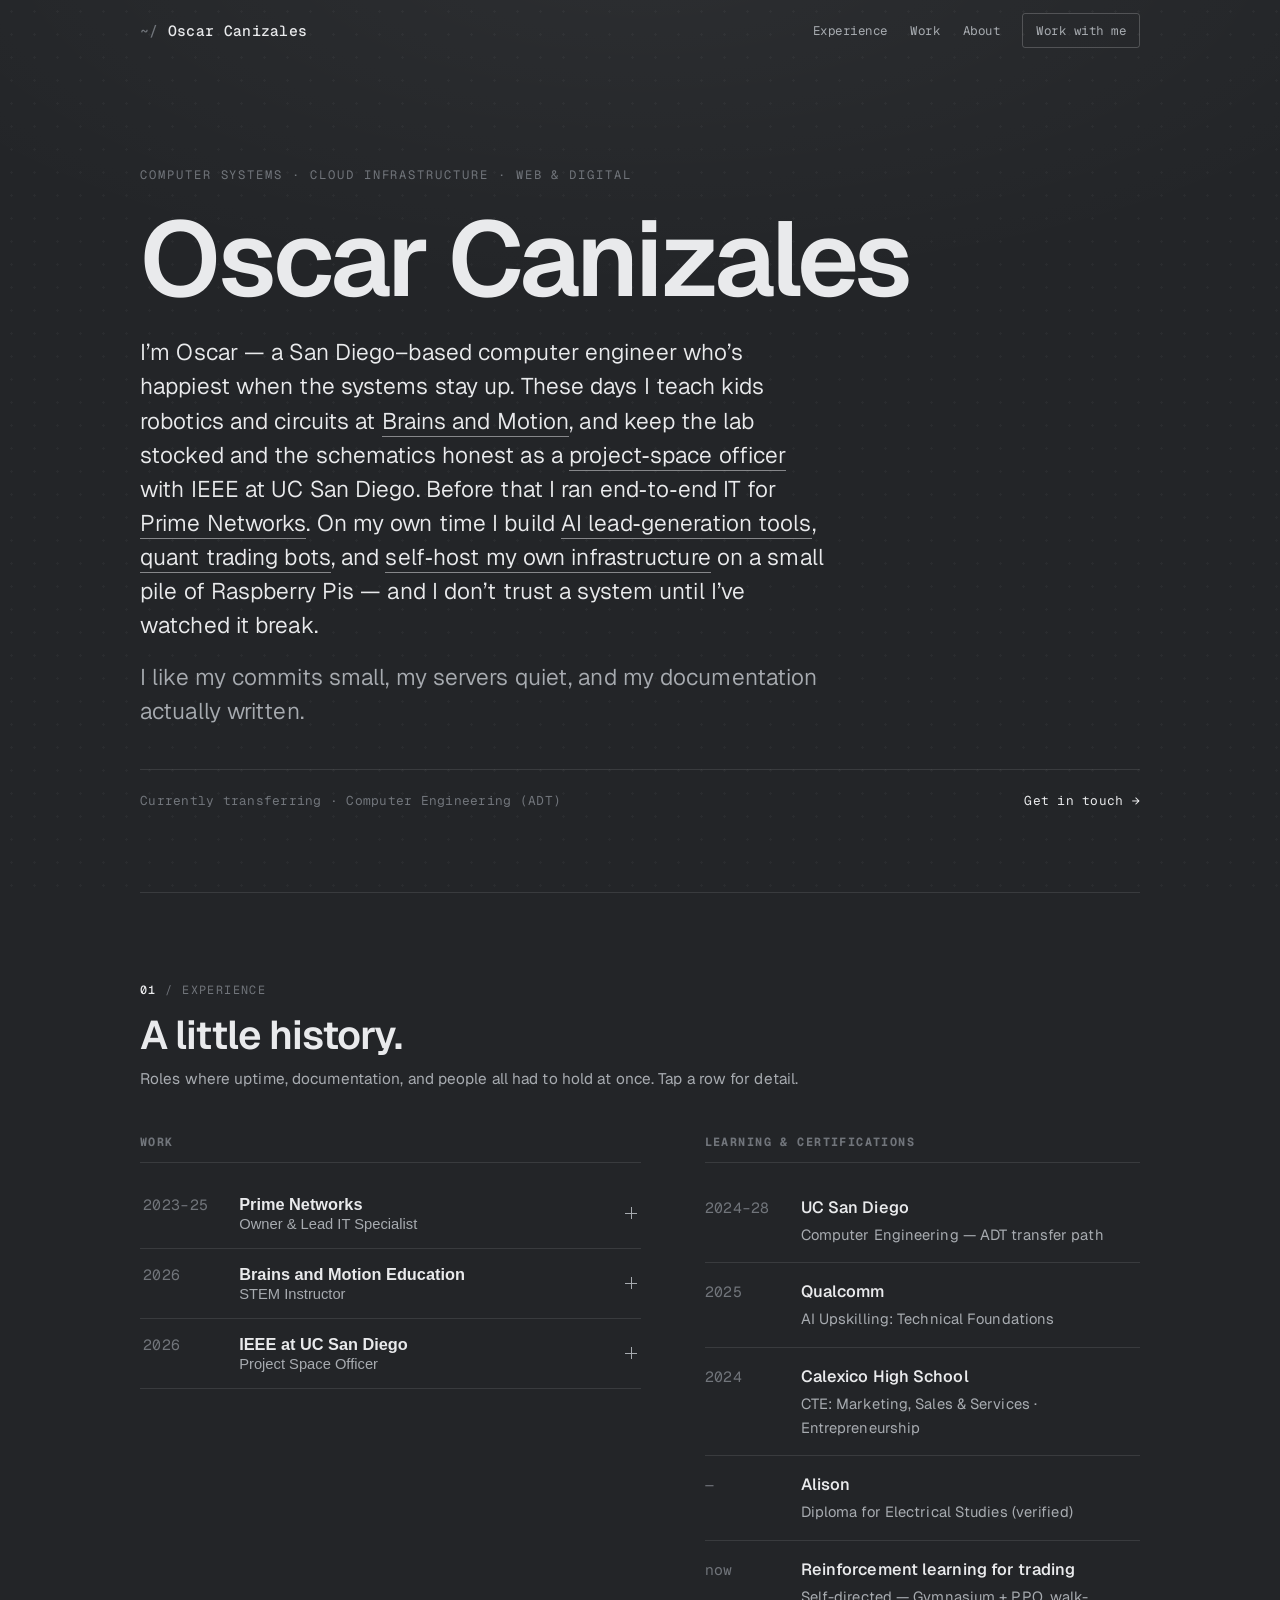
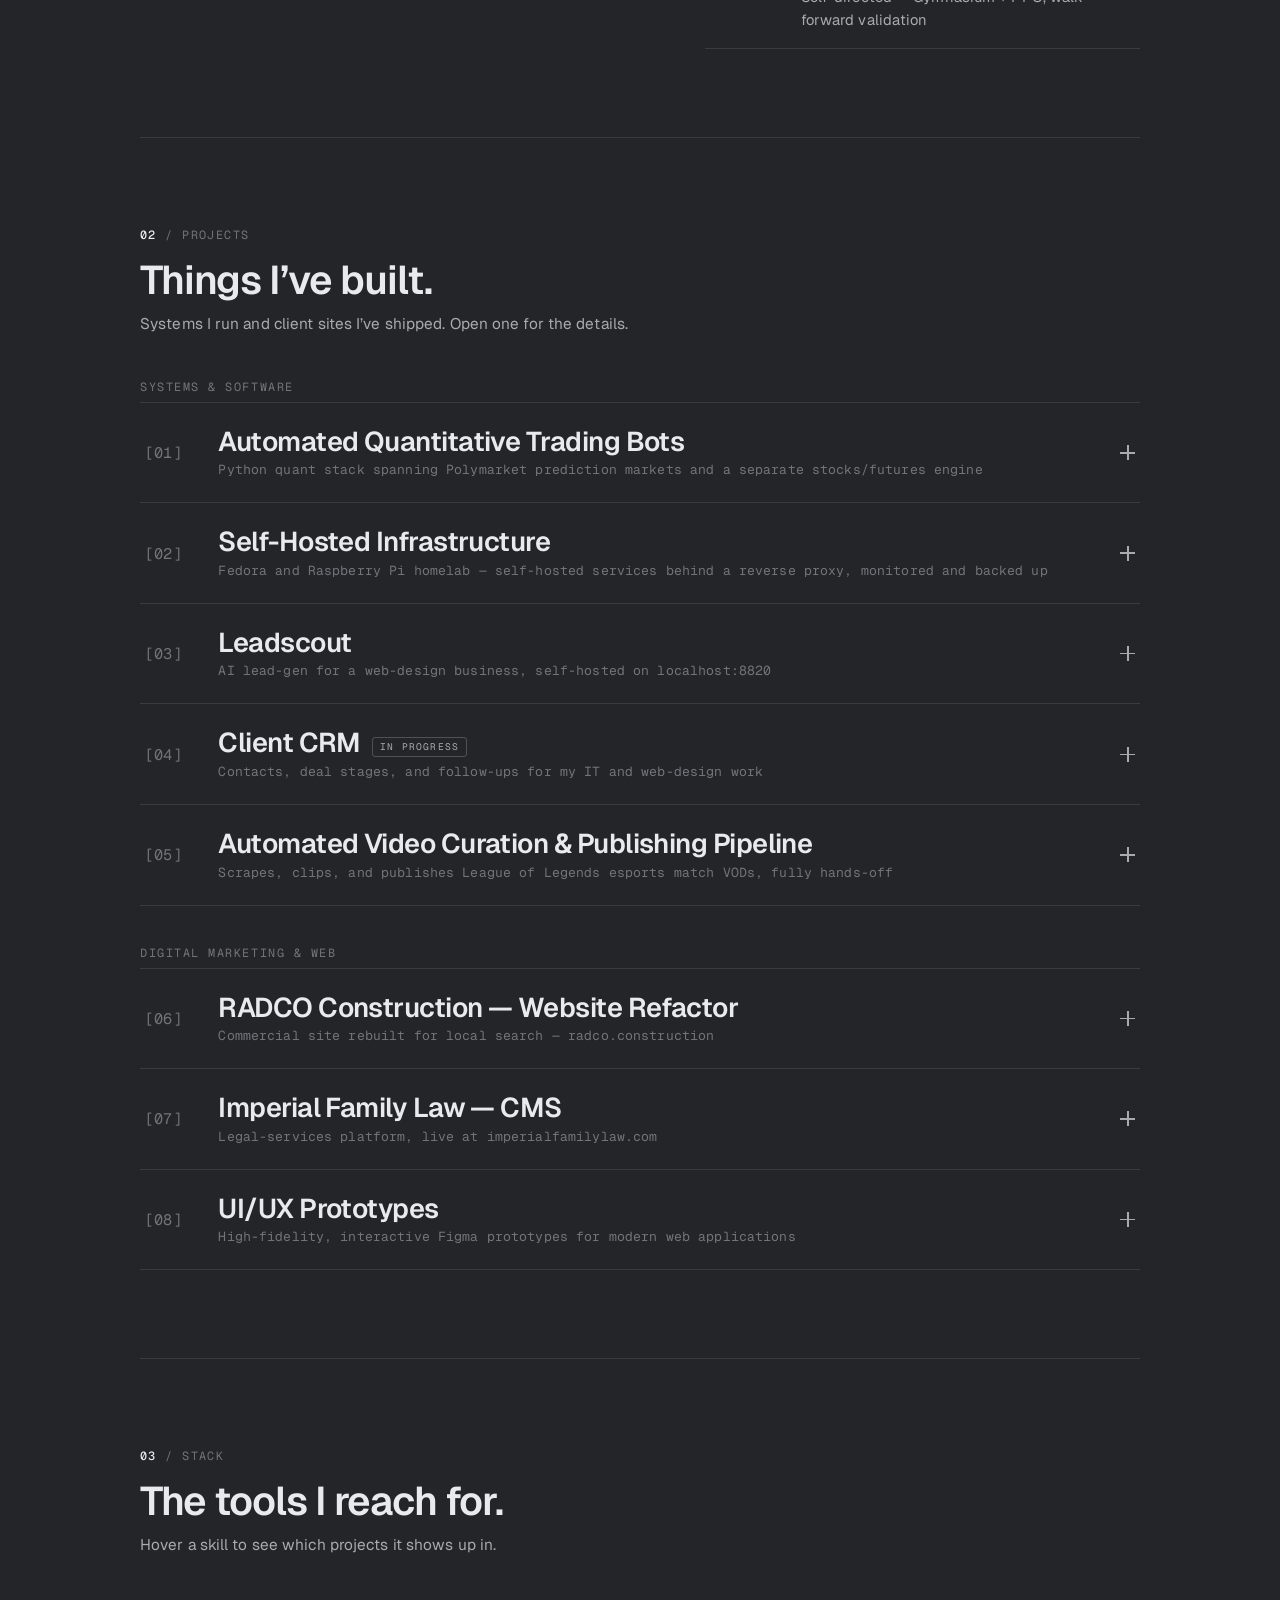
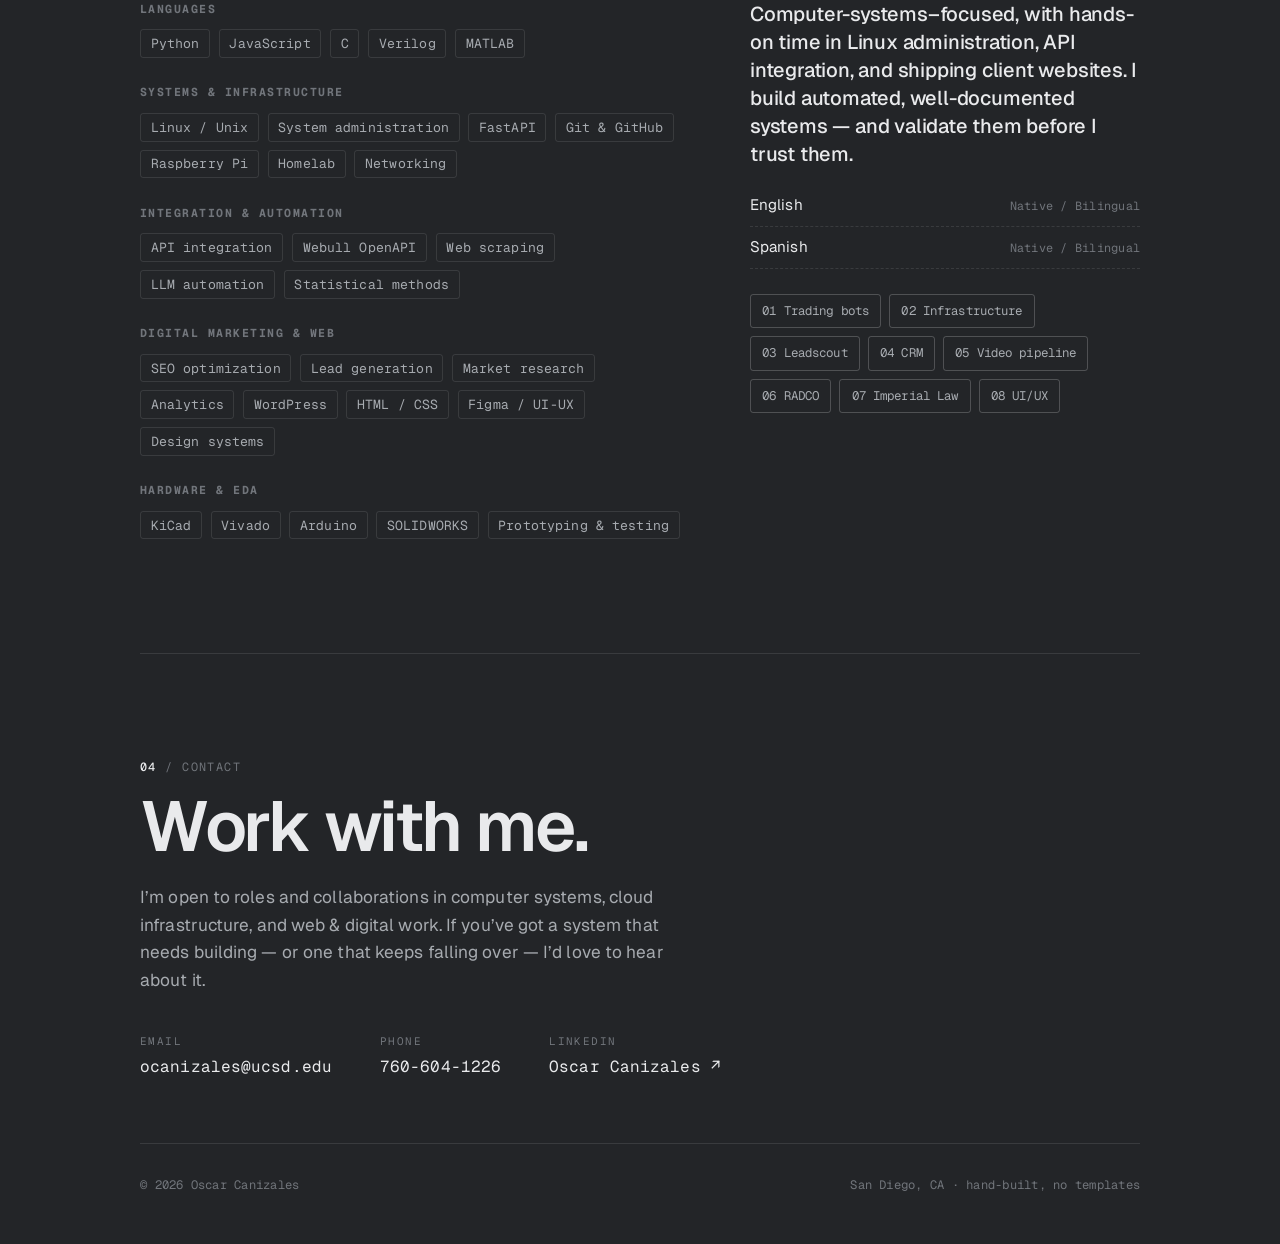
==== index.html @ 4c33692f "Initial commit Co-Authored-By: Claude Opus 4.8 <noreply@anthropic.com>" ====
<!DOCTYPE html>
<html lang="en">
<head>
<meta charset="UTF-8" />
<meta name="viewport" content="width=device-width, initial-scale=1.0" />
<meta name="description" content="Oscar Canizales — a San Diego–based computer engineer working on computer systems, cloud infrastructure, and hardware–software integration." />
<meta name="author" content="Oscar Luis Canizales" />
<title>Oscar Canizales</title>

<link rel="preconnect" href="https://fonts.googleapis.com" />
<link rel="preconnect" href="https://fonts.gstatic.com" crossorigin />
<link href="https://fonts.googleapis.com/css2?family=Geist:wght@300..600&family=Geist+Mono:wght@400;500&display=swap" rel="stylesheet" />
<link rel="stylesheet" href="assets/css/styles.css" />
<link rel="icon" href="data:image/svg+xml,<svg xmlns='http://www.w3.org/2000/svg' viewBox='0 0 100 100'><text y='.82em' font-size='84' font-family='Georgia,serif'>o</text></svg>" />

<!--
  Oscar Canizales — personal portfolio.
  Technical / spec-sheet aesthetic. Dark neutral-slate, monochrome.
  Geist (headings + prose) + Geist Mono (all metadata). Graph-paper
  dot grid, numeric indices. Hand-written HTML / CSS / vanilla JS.
-->
</head>
<body>

<!-- ============================ NAV ============================ -->
<header class="topbar" id="top">
  <div class="shell topbar__inner">
    <a class="topbar__name" href="#top">Oscar&nbsp;Canizales</a>
    <nav class="topbar__nav" aria-label="Primary">
      <a href="#experience">Experience</a>
      <a href="#work">Work</a>
      <a href="#about">About</a>
      <a class="topbar__cta" href="#contact">Work with me</a>
    </nav>
    <button class="topbar__burger" id="burger" aria-label="Menu" aria-expanded="false"><span></span><span></span></button>
  </div>
</header>

<main>

  <!-- ============================ INTRO ============================ -->
  <section class="intro shell">
    <p class="intro__eyebrow" data-reveal>Computer&nbsp;systems · cloud&nbsp;infrastructure · web&nbsp;&amp;&nbsp;digital</p>

    <h1 class="intro__name" data-reveal>Oscar Canizales</h1>

    <p class="intro__body" data-reveal>
      I&#8217;m Oscar &#8212; a San&nbsp;Diego&#8211;based computer engineer who&#8217;s happiest when the
      systems stay up. These days I teach kids robotics and circuits at
      <a href="#work" class="ln">Brains&nbsp;and&nbsp;Motion</a>, and keep the lab stocked and the
      schematics honest as a <a href="#work" class="ln">project&#8209;space officer</a> with IEEE at
      UC&nbsp;San&nbsp;Diego. Before that I ran end&#8209;to&#8209;end IT for
      <a href="#work" class="ln">Prime&nbsp;Networks</a>. On my own time I build
      <a href="#proj-3" class="ln">AI lead&#8209;generation tools</a>,
      <a href="#proj-1" class="ln">quant trading bots</a>, and
      <a href="#proj-2" class="ln">self&#8209;host my own infrastructure</a> on a small pile of
      Raspberry&nbsp;Pis &#8212; and I don&#8217;t trust a system until I&#8217;ve watched it break.
      <span class="intro__aside">I like my commits small, my servers quiet, and my documentation actually written.</span>
    </p>

    <div class="intro__meta" data-reveal>
      <span>Currently transferring &#183; Computer&nbsp;Engineering (ADT)</span>
      <a href="#contact" class="intro__link">Get in touch <span aria-hidden="true">&#8594;</span></a>
    </div>
  </section>

  <!-- ============================ EXPERIENCE (year lists) ============================ -->
  <section class="section shell" id="experience" data-reveal>
    <div class="section__head">
      <p class="section__kick"><b>01</b> / EXPERIENCE</p>
      <h2 class="section__title">A little history.</h2>
      <p class="section__note">Roles where uptime, documentation, and people all had to hold at once. Tap a row for detail.</p>
    </div>

    <div class="tracks">
      <!-- Work track -->
      <div class="track" id="work">
        <h3 class="track__label">Work</h3>
        <ul class="ylist">

          <li class="yrow" data-exp>
            <button class="yrow__btn" aria-expanded="false" aria-controls="exp-1">
              <span class="yrow__year">2023&#8211;25</span>
              <span class="yrow__what"><b>Prime Networks</b><span class="yrow__role">Owner &amp; Lead IT Specialist</span></span>
              <span class="yrow__plus" aria-hidden="true"></span>
            </button>
            <div class="yrow__detail" id="exp-1" role="region">
              <div class="yrow__detailinner">
                <ul>
                  <li>Ran end-to-end technical operations, balancing client relationships with day-to-day system administration.</li>
                  <li>Isolated hardware and network faults through systematic diagnostics, performing critical repairs to hold system uptime.</li>
                  <li>Authored authoritative documentation of procedures and configurations for multi-user operations.</li>
                  <li>Marketed IT services and secured contracts for hardware and network diagnostics.</li>
                </ul>
              </div>
            </div>
          </li>

          <li class="yrow" data-exp>
            <button class="yrow__btn" aria-expanded="false" aria-controls="exp-2">
              <span class="yrow__year">2026</span>
              <span class="yrow__what"><b>Brains and Motion Education</b><span class="yrow__role">STEM Instructor</span></span>
              <span class="yrow__plus" aria-hidden="true"></span>
            </button>
            <div class="yrow__detail" id="exp-2" role="region">
              <div class="yrow__detailinner">
                <ul>
                  <li>Instruct students in robotics and electrical principles, translating complex ideas into practical lessons.</li>
                  <li>Guide hardware-prototyping workshops and mentor students through circuit troubleshooting.</li>
                  <li>Manage laboratory inventory and logistics for engineering project materials.</li>
                </ul>
              </div>
            </div>
          </li>

          <li class="yrow" data-exp>
            <button class="yrow__btn" aria-expanded="false" aria-controls="exp-3">
              <span class="yrow__year">2026</span>
              <span class="yrow__what"><b>IEEE at UC San Diego</b><span class="yrow__role">Project Space Officer</span></span>
              <span class="yrow__plus" aria-hidden="true"></span>
            </button>
            <div class="yrow__detail" id="exp-3" role="region">
              <div class="yrow__detailinner">
                <ul>
                  <li>Oversee laboratory project-space infrastructure, maintaining component inventories and equipment availability for student projects.</li>
                  <li>Provide technical guidance to peer engineers &#8212; schematic debugging and component selection.</li>
                </ul>
              </div>
            </div>
          </li>

        </ul>
      </div>

      <!-- Learning track -->
      <div class="track">
        <h3 class="track__label">Learning &amp; certifications</h3>
        <ul class="ylist ylist--plain">
          <li class="yrow yrow--static">
            <span class="yrow__year">2024&#8211;28</span>
            <span class="yrow__what"><b>UC San Diego</b><span class="yrow__role">Computer Engineering &#8212; ADT transfer path</span></span>
          </li>
          <li class="yrow yrow--static">
            <span class="yrow__year">2025</span>
            <span class="yrow__what"><b>Qualcomm</b><span class="yrow__role">AI Upskilling: Technical Foundations</span></span>
          </li>
          <li class="yrow yrow--static">
            <span class="yrow__year">2024</span>
            <span class="yrow__what"><b>Calexico High School</b><span class="yrow__role">CTE: Marketing, Sales &amp; Services &#183; Entrepreneurship</span></span>
          </li>
          <li class="yrow yrow--static">
            <span class="yrow__year">&#8212;</span>
            <span class="yrow__what"><b>Alison</b><span class="yrow__role">Diploma for Electrical Studies (verified)</span></span>
          </li>
          <li class="yrow yrow--static">
            <span class="yrow__year">now</span>
            <span class="yrow__what"><b>Reinforcement learning for trading</b><span class="yrow__role">Self-directed &#8212; Gymnasium + PPO, walk-forward validation</span></span>
          </li>
        </ul>
      </div>
    </div>
  </section>

  <!-- ============================ PROJECTS ============================ -->
  <section class="section shell" id="projects" data-reveal>
    <div class="section__head">
      <p class="section__kick"><b>02</b> / PROJECTS</p>
      <h2 class="section__title">Things I&#8217;ve built.</h2>
      <p class="section__note">Systems I run and client sites I&#8217;ve shipped. Open one for the details.</p>
    </div>

    <div class="pgroup">
      <p class="pgroup__label">Systems &amp; software</p>
      <ul class="projects">

        <!-- 01 -->
        <li class="project" id="proj-1" data-project="1">
          <button class="project__head" aria-expanded="false" aria-controls="proj-1-detail">
            <span class="project__no">01</span>
            <span class="project__titles">
              <span class="project__titlerow"><span class="project__title">Automated Quantitative Trading Bots</span></span>
              <span class="project__tag">Python quant stack spanning Polymarket prediction markets and a separate stocks/futures engine</span>
            </span>
            <span class="project__plus" aria-hidden="true"></span>
          </button>
          <div class="project__detail" id="proj-1-detail" role="region" aria-label="Automated Quantitative Trading Bots">
            <div class="project__grid">
              <div class="project__prose">
                <h4>Problem</h4>
                <p>Fast prediction markets and futures punish slow, emotion-driven decisions. I wanted execution that was systematic and backtested, with every strategy proven out before it saw real capital.</p>
                <h4>Approach</h4>
                <p>Built two engines in Python: one trading Polymarket BTC up/down markets with a statistical-arbitrage layer, the other running stocks and futures through the Webull OpenAPI on Lucid/Rithmic data feeds. Both share whale-tracking, live dashboards, and a walk-forward backtester plus optimizer that validates a strategy before any capital is committed.</p>
                <h4>Results</h4>
                <ul>
                  <li>Best validated momentum combo returned <b>+0.72R</b> per trade with a <b>2.55 profit factor</b> in walk-forward testing.</li>
                  <li>An 8-year walk-forward flagged the statistical-arbitrage strategies as non-robust, so they were kept to <b>paper trading only</b>.</li>
                  <li>Two independent engines run off one shared validation and dashboard layer, so no strategy goes live unvalidated.</li>
                </ul>
              </div>
              <div class="project__aside">
                <div class="ph" role="img" aria-label="Placeholder: strategy to walk-forward validation to live execution"><span>Placeholder — Strategy → walk-forward validation → live execution</span></div>
                <p class="project__stack">Python · Polymarket API · Webull OpenAPI · Statistical arbitrage · Backtesting</p>
              </div>
            </div>
          </div>
        </li>

        <!-- 02 -->
        <li class="project" id="proj-2" data-project="2">
          <button class="project__head" aria-expanded="false" aria-controls="proj-2-detail">
            <span class="project__no">02</span>
            <span class="project__titles">
              <span class="project__titlerow"><span class="project__title">Self-Hosted Infrastructure</span></span>
              <span class="project__tag">Fedora and Raspberry Pi homelab — self-hosted services behind a reverse proxy, monitored and backed up</span>
            </span>
            <span class="project__plus" aria-hidden="true"></span>
          </button>
          <div class="project__detail" id="proj-2-detail" role="region" aria-label="Self-Hosted Infrastructure">
            <div class="project__grid">
              <div class="project__prose">
                <h4>Problem</h4>
                <p>I wanted always-on private services that I fully owned, and a real environment to learn cloud fundamentals rather than a sandbox that resets when I close it.</p>
                <h4>Approach</h4>
                <p>Built a homelab on Fedora Linux with Raspberry Pi nodes, running self-hosted services behind a reverse proxy. Added monitoring and automated backups, and treated the whole setup as documented, reproducible infrastructure.</p>
                <h4>Results</h4>
                <ul>
                  <li>Always-on private services with end-to-end system-administration ownership.</li>
                  <li>A live sandbox for cloud fundamentals — networking, uptime, and diagnostics under real load.</li>
                </ul>
              </div>
              <div class="project__aside">
                <div class="ph" role="img" aria-label="Placeholder: homelab topology"><span>Placeholder — Homelab topology</span></div>
                <p class="project__stack">Fedora Linux · Raspberry Pi · System administration · Networking · Bash</p>
              </div>
            </div>
          </div>
        </li>

        <!-- 03 -->
        <li class="project" id="proj-3" data-project="3">
          <button class="project__head" aria-expanded="false" aria-controls="proj-3-detail">
            <span class="project__no">03</span>
            <span class="project__titles">
              <span class="project__titlerow"><span class="project__title">Leadscout</span></span>
              <span class="project__tag">AI lead-gen for a web-design business, self-hosted on localhost:8820</span>
            </span>
            <span class="project__plus" aria-hidden="true"></span>
          </button>
          <div class="project__detail" id="proj-3-detail" role="region" aria-label="Leadscout">
            <div class="project__grid">
              <div class="project__prose">
                <h4>Problem</h4>
                <p>Selling web design means finding the businesses that don't have a website yet, which are exactly the prospects that are hardest to surface by hand. I wanted a tool that pulled them automatically and told me which ones were actually worth contacting.</p>
                <h4>Approach</h4>
                <p>Built a FastAPI and SQLite service with a vanilla-JavaScript dashboard that pulls candidate businesses from Google Places, OpenStreetMap, and Reddit. An LLM (Claude) identifies and qualifies the ones with no website and streamlines the outreach step. Runs locally on port 8820.</p>
                <h4>Results</h4>
                <ul>
                  <li>Merges three independent sources (Google Places, OpenStreetMap, Reddit) into one qualified lead list.</li>
                  <li>Uses Claude to flag no-website prospects and prep outreach, so I contact only real leads.</li>
                  <li>Productized version of my earlier AI-powered lead-generation system.</li>
                </ul>
              </div>
              <div class="project__aside">
                <div class="ph" role="img" aria-label="Placeholder: sources to LLM qualify to dashboard"><span>Placeholder — Sources → LLM qualify → dashboard</span></div>
                <p class="project__stack">Python · FastAPI · SQLite · JavaScript · Google Places API · Claude/LLM</p>
              </div>
            </div>
          </div>
        </li>

        <!-- 04 -->
        <li class="project" id="proj-4" data-project="4">
          <button class="project__head" aria-expanded="false" aria-controls="proj-4-detail">
            <span class="project__no">04</span>
            <span class="project__titles">
              <span class="project__titlerow"><span class="project__title">Client CRM</span><span class="status">In progress</span></span>
              <span class="project__tag">Contacts, deal stages, and follow-ups for my IT and web-design work</span>
            </span>
            <span class="project__plus" aria-hidden="true"></span>
          </button>
          <div class="project__detail" id="proj-4-detail" role="region" aria-label="Client CRM">
            <div class="project__grid">
              <div class="project__prose">
                <h4>Problem</h4>
                <p>My IT and web-design clients live scattered across email threads, notes, and the Leadscout lead pipeline, with no single place to track who needs a follow-up. I wanted one system for contacts, deal stages, and reminders that the Leadscout lead flow could feed into directly.</p>
                <h4>Approach</h4>
                <p>A self-built CRM on the same stack I use across these projects: a FastAPI backend over a SQL datastore, with a lightweight JavaScript frontend. The core model is contacts, deal stages, notes, and reminders, so a lead can move from first contact to closed work in one place. Leadscout is meant to write new leads straight in, rather than dumping them somewhere I have to re-key by hand.</p>
                <h4>Goals</h4>
                <ul>
                  <li>Will give the Leadscout lead flow a home, turning raw leads into tracked contacts and deal stages.</li>
                  <li>Aims to centralize follow-ups, notes, and reminders so client work stops slipping between tools.</li>
                  <li>Will run self-hosted on the same Python / FastAPI / SQL stack as the rest of the portfolio.</li>
                </ul>
              </div>
              <div class="project__aside">
                <div class="ph" role="img" aria-label="Placeholder: leads to contacts to deals to follow-ups"><span>Placeholder — Leads → contacts → deals → follow-ups</span></div>
                <p class="project__stack">Python · FastAPI · SQL · JavaScript</p>
              </div>
            </div>
          </div>
        </li>

        <!-- 05 -->
        <li class="project" id="proj-5" data-project="5">
          <button class="project__head" aria-expanded="false" aria-controls="proj-5-detail">
            <span class="project__no">05</span>
            <span class="project__titles">
              <span class="project__titlerow"><span class="project__title">Automated Video Curation &amp; Publishing Pipeline</span></span>
              <span class="project__tag">Scrapes, clips, and publishes League of Legends esports match VODs, fully hands-off</span>
            </span>
            <span class="project__plus" aria-hidden="true"></span>
          </button>
          <div class="project__detail" id="proj-5-detail" role="region" aria-label="Automated Video Curation and Publishing Pipeline">
            <div class="project__grid">
              <div class="project__prose">
                <h4>Problem</h4>
                <p>Curating League of Legends match footage by hand meant scraping sources, watching VODs, and cutting clips before anything could be published. I wanted the whole path from raw match data to publish-ready video to run without me in the loop.</p>
                <h4>Approach</h4>
                <p>Built a Python pipeline that scrapes match VODs, filters and curates them against selection rules, then cuts and processes the clips with ffmpeg. API integration ties the scraping and publishing stages together, and a repeatable publishing workflow deploys the finished video.</p>
                <h4>Results</h4>
                <ul>
                  <li>Fully hands-off: raw match data in, publish-ready video out, with no manual editing between stages.</li>
                  <li>Repeatable publishing workflow makes every run reproducible.</li>
                  <li>ffmpeg-based clip processing standardizes output for direct publishing.</li>
                </ul>
              </div>
              <div class="project__aside">
                <div class="ph" role="img" aria-label="Placeholder: scrape curate clip publish"><span>Placeholder — Scrape → curate → clip → publish</span></div>
                <p class="project__stack">Python · ffmpeg · Web scraping · Automation · API integration</p>
              </div>
            </div>
          </div>
        </li>

      </ul>
    </div>

    <div class="pgroup">
      <p class="pgroup__label">Digital marketing &amp; web</p>
      <ul class="projects">

        <!-- 06 -->
        <li class="project" id="proj-6" data-project="6">
          <button class="project__head" aria-expanded="false" aria-controls="proj-6-detail">
            <span class="project__no">06</span>
            <span class="project__titles">
              <span class="project__titlerow"><span class="project__title">RADCO Construction — Website Refactor</span></span>
              <span class="project__tag">Commercial site rebuilt for local search — radco.construction</span>
            </span>
            <span class="project__plus" aria-hidden="true"></span>
          </button>
          <div class="project__detail" id="proj-6-detail" role="region" aria-label="RADCO Construction Website Refactor">
            <div class="project__grid">
              <div class="project__prose">
                <h4>Problem</h4>
                <p>RADCO Construction needed a commercial site that surfaced in local search instead of sitting invisible. I wanted the rebuild to earn organic traffic on its own rather than lean on paid placement.</p>
                <h4>Approach</h4>
                <p>Designed and deployed the site on WordPress with hand-tuned HTML/CSS, then reworked the site architecture and metadata around current SEO best practices. Wired in analytics to see what search actually rewarded.</p>
                <h4>Results</h4>
                <ul>
                  <li>Improved local search visibility through a cleaner site architecture and complete metadata.</li>
                  <li>Structured the site to drive organic traffic rather than paid placement.</li>
                  <li>Analytics in place to track search performance over time.</li>
                </ul>
              </div>
              <div class="project__aside">
                <div class="ph" role="img" aria-label="Placeholder: local search and site architecture"><span>Placeholder — Local search + site architecture</span></div>
                <p class="project__stack">WordPress · HTML/CSS · SEO · Site architecture · Analytics</p>
                <p class="project__urls"><a href="https://radco.construction" target="_blank" rel="noopener">radco.construction ↗</a></p>
              </div>
            </div>
          </div>
        </li>

        <!-- 07 -->
        <li class="project" id="proj-7" data-project="7">
          <button class="project__head" aria-expanded="false" aria-controls="proj-7-detail">
            <span class="project__no">07</span>
            <span class="project__titles">
              <span class="project__titlerow"><span class="project__title">Imperial Family Law — CMS</span></span>
              <span class="project__tag">Legal-services platform, live at imperialfamilylaw.com</span>
            </span>
            <span class="project__plus" aria-hidden="true"></span>
          </button>
          <div class="project__detail" id="proj-7-detail" role="region" aria-label="Imperial Family Law CMS">
            <div class="project__grid">
              <div class="project__prose">
                <h4>Problem</h4>
                <p>A family law practice needs its site to turn search traffic into consultations. I wanted pages that loaded fast, guided prospective clients to the right place, and captured inquiries without friction.</p>
                <h4>Approach</h4>
                <p>Developed and maintained the practice's platform on WordPress at imperialfamilylaw.com, structuring navigation around the services prospective clients look for and tuning page performance and SEO. Wired secure lead-capture forms into the contact flow so inquiries reached the practice cleanly.</p>
                <h4>Results</h4>
                <ul>
                  <li>Live WordPress platform serving the practice at imperialfamilylaw.com.</li>
                  <li>Secure lead-capture forms routing prospective-client inquiries to the firm.</li>
                  <li>Navigation and page performance tuned for search visibility.</li>
                </ul>
              </div>
              <div class="project__aside">
                <div class="ph" role="img" aria-label="Placeholder: WordPress site to lead-capture funnel"><span>Placeholder — WordPress site → lead-capture funnel</span></div>
                <p class="project__stack">WordPress · HTML/CSS · SEO · Lead-capture forms</p>
                <p class="project__urls"><a href="https://imperialfamilylaw.com" target="_blank" rel="noopener">imperialfamilylaw.com ↗</a></p>
              </div>
            </div>
          </div>
        </li>

        <!-- 08 -->
        <li class="project" id="proj-8" data-project="8">
          <button class="project__head" aria-expanded="false" aria-controls="proj-8-detail">
            <span class="project__no">08</span>
            <span class="project__titles">
              <span class="project__titlerow"><span class="project__title">UI/UX Prototypes</span></span>
              <span class="project__tag">High-fidelity, interactive Figma prototypes for modern web applications</span>
            </span>
            <span class="project__plus" aria-hidden="true"></span>
          </button>
          <div class="project__detail" id="proj-8-detail" role="region" aria-label="UI/UX Prototypes">
            <div class="project__grid">
              <div class="project__prose">
                <h4>Problem</h4>
                <p>Design ideas stay cheap and ambiguous until someone can click through them. I wanted high-fidelity, interactive prototypes that showed exactly how a web app would look and behave before any code got written.</p>
                <h4>Approach</h4>
                <p>Built interactive UI/UX prototypes in Figma across two efforts. Inter-Amity was a comprehensive design system and layout — shared components and page structure meant to be reused rather than redrawn. Crane HIFI Bar was a set of responsive web layouts built around brand identity and the end-user experience.</p>
                <h4>Results</h4>
                <ul>
                  <li>Inter-Amity: a comprehensive design system and layout defining shared components and page structure.</li>
                  <li>Crane HIFI Bar: responsive web layouts focused on brand identity and user experience.</li>
                  <li>Both delivered as high-fidelity, clickable Figma prototypes.</li>
                </ul>
              </div>
              <div class="project__aside">
                <div class="ph" role="img" aria-label="Placeholder: Figma prototype flow"><span>Placeholder — Figma prototype flow</span></div>
                <p class="project__stack">Figma · UI/UX design · Design systems · Prototyping</p>
              </div>
            </div>
          </div>
        </li>

      </ul>
    </div>
  </section>

  <!-- ============================ ABOUT / SKILLS ============================ -->
  <section class="section shell" id="about" data-reveal>
    <div class="section__head">
      <p class="section__kick"><b>03</b> / STACK</p>
      <h2 class="section__title">The tools I reach for.</h2>
      <p class="section__note">Hover a skill to see which projects it shows up in.</p>
    </div>

    <div class="about">
      <div class="about__skills">
        <div class="sgroup">
          <h3 class="sgroup__label">Languages</h3>
          <p class="sgroup__tags">
            <button class="skill" data-projects="1 3 4 5">Python</button>
            <button class="skill" data-projects="3 4">JavaScript</button>
            <button class="skill" data-projects="">C</button>
            <button class="skill" data-projects="">Verilog</button>
            <button class="skill" data-projects="1">MATLAB</button>
          </p>
        </div>
        <div class="sgroup">
          <h3 class="sgroup__label">Systems &amp; infrastructure</h3>
          <p class="sgroup__tags">
            <button class="skill" data-projects="2">Linux / Unix</button>
            <button class="skill" data-projects="2">System administration</button>
            <button class="skill" data-projects="3 4">FastAPI</button>
            <button class="skill" data-projects="1 2 3 4 5">Git &amp; GitHub</button>
            <button class="skill" data-projects="2">Raspberry Pi</button>
            <button class="skill" data-projects="2">Homelab</button>
            <button class="skill" data-projects="2">Networking</button>
          </p>
        </div>
        <div class="sgroup">
          <h3 class="sgroup__label">Integration &amp; automation</h3>
          <p class="sgroup__tags">
            <button class="skill" data-projects="1 3 5">API integration</button>
            <button class="skill" data-projects="1">Webull OpenAPI</button>
            <button class="skill" data-projects="3 5">Web scraping</button>
            <button class="skill" data-projects="3">LLM automation</button>
            <button class="skill" data-projects="1">Statistical methods</button>
          </p>
        </div>
        <div class="sgroup">
          <h3 class="sgroup__label">Digital marketing &amp; web</h3>
          <p class="sgroup__tags">
            <button class="skill" data-projects="6">SEO optimization</button>
            <button class="skill" data-projects="3 7">Lead generation</button>
            <button class="skill" data-projects="3">Market research</button>
            <button class="skill" data-projects="3 6">Analytics</button>
            <button class="skill" data-projects="6 7">WordPress</button>
            <button class="skill" data-projects="6 7">HTML / CSS</button>
            <button class="skill" data-projects="8">Figma / UI-UX</button>
            <button class="skill" data-projects="8">Design systems</button>
          </p>
        </div>
        <div class="sgroup">
          <h3 class="sgroup__label">Hardware &amp; EDA</h3>
          <p class="sgroup__tags">
            <button class="skill" data-projects="">KiCad</button>
            <button class="skill" data-projects="">Vivado</button>
            <button class="skill" data-projects="">Arduino</button>
            <button class="skill" data-projects="">SOLIDWORKS</button>
            <button class="skill" data-projects="">Prototyping &amp; testing</button>
          </p>
        </div>
      </div>

      <aside class="about__side">
        <p class="about__lede">
          Computer-systems&#8211;focused, with hands-on time in Linux administration, API
          integration, and shipping client websites. I build automated, well-documented
          systems &#8212; and validate them before I trust them.
        </p>
        <ul class="about__langs">
          <li><span>English</span> <em>Native / Bilingual</em></li>
          <li><span>Spanish</span> <em>Native / Bilingual</em></li>
        </ul>
        <div class="about__chips" aria-hidden="false">
          <a class="pchip" data-project="1" href="#proj-1">01 Trading bots</a>
          <a class="pchip" data-project="2" href="#proj-2">02 Infrastructure</a>
          <a class="pchip" data-project="3" href="#proj-3">03 Leadscout</a>
          <a class="pchip" data-project="4" href="#proj-4">04 CRM</a>
          <a class="pchip" data-project="5" href="#proj-5">05 Video pipeline</a>
          <a class="pchip" data-project="6" href="#proj-6">06 RADCO</a>
          <a class="pchip" data-project="7" href="#proj-7">07 Imperial Law</a>
          <a class="pchip" data-project="8" href="#proj-8">08 UI/UX</a>
        </div>
      </aside>
    </div>
  </section>

  <!-- ============================ CONTACT ============================ -->
  <section class="contact shell" id="contact" data-reveal>
    <p class="section__kick"><b>04</b> / CONTACT</p>
    <h2 class="contact__title">Work with me.</h2>
    <p class="contact__body">
      I&#8217;m open to roles and collaborations in computer systems, cloud infrastructure, and
      web &amp; digital work. If you&#8217;ve got a system that needs building &#8212; or one
      that keeps falling over &#8212; I&#8217;d love to hear about it.
    </p>
    <div class="contact__links">
      <a href="mailto:ocanizales@ucsd.edu"><span>Email</span>ocanizales@ucsd.edu</a>
      <a href="tel:+17606041226"><span>Phone</span>760-604-1226</a>
      <a href="https://www.linkedin.com/in/oscar-canizales" target="_blank" rel="noopener"><span>LinkedIn</span>Oscar Canizales &#8599;</a>
    </div>
  </section>

  <footer class="foot shell">
    <span>&#169; <span id="year"></span> Oscar Canizales</span>
    <span>San Diego, CA &#183; hand-built, no templates</span>
  </footer>

</main>

<script src="assets/js/main.js" defer></script>
</body>
</html>
---- assets/css/styles.css ----
/* =================================================================
   Oscar Canizales — personal portfolio
   Technical / spec-sheet aesthetic. Dark neutral-slate, monochrome.
   Geist (sans) for headings + prose, Geist Mono for all metadata.
   Graph-paper dot grid, numeric indices, hairline precision.
   ================================================================= */

:root {
  /* dark neutral slate-gray — technical, not black */
  --bg:      #232528;
  --bg-2:    #282a2e;
  --panel:   rgba(255,255,255,0.045);
  --grid:    rgba(255,255,255,0.030);   /* dot-grid */

  --ink:     #e9eaec;   /* primary text            */
  --ink-2:   #a7abb0;   /* secondary               */
  --faint:   #71757b;   /* mono labels / captions  */
  --line:    rgba(255,255,255,0.10);
  --line-2:  rgba(255,255,255,0.20);

  /* single interaction knob — currently monochrome (set to a hue to tint) */
  --accent:  #e9eaec;

  --radius:  3px;
  --shell:   1000px;

  --sans: "Geist", "Segoe UI", -apple-system, BlinkMacSystemFont, system-ui, sans-serif;
  --mono: "Geist Mono", ui-monospace, "Cascadia Code", "JetBrains Mono", Consolas, monospace;

  --ease: cubic-bezier(0.22, 1, 0.36, 1);
}

* , *::before, *::after { box-sizing: border-box; margin: 0; padding: 0; }

html { -webkit-text-size-adjust: 100%; scroll-behavior: smooth; }

body {
  font-family: var(--sans);
  font-weight: 400;
  background-color: var(--bg);
  color: var(--ink);
  line-height: 1.6;
  font-size: 16px;
  letter-spacing: 0.1px;
  -webkit-font-smoothing: antialiased;
  text-rendering: optimizeLegibility;
  /* graph-paper dot grid + faint top light */
  background-image:
    radial-gradient(120% 70% at 50% -6%, rgba(255,255,255,0.045), transparent 55%),
    radial-gradient(circle, var(--grid) 1px, transparent 1.4px);
  background-size: 100% 100%, 23px 23px;
  background-attachment: fixed;
}

a { color: inherit; text-decoration: none; }
b, strong { font-weight: 600; color: var(--ink); }
.shell { width: min(var(--shell), 100% - 2.8rem); margin-inline: auto; }
::selection { background: rgba(255,255,255,0.16); }
:focus-visible { outline: 1.5px solid var(--accent); outline-offset: 3px; border-radius: 2px; }

/* mono utility — used widely for technical metadata */
.mono { font-family: var(--mono); }

/* inline prose links — mono-underlined, precise */
.ln { position: relative; white-space: nowrap; color: var(--ink); }
.ln::after {
  content: ""; position: absolute; left: 0; right: 0; bottom: -1px; height: 1px;
  background: currentColor; opacity: .5; transition: opacity .25s var(--ease);
}
.ln:hover::after { opacity: 1; }

/* =================================================================
   TOP BAR
   ================================================================= */
.topbar { position: sticky; top: 0; z-index: 60; }
.topbar__inner {
  display: flex; align-items: center; gap: 1.5rem; height: 62px;
  border-bottom: 1px solid transparent; transition: border-color .3s var(--ease);
}
.topbar.is-scrolled { background: color-mix(in srgb, var(--bg) 82%, transparent); backdrop-filter: blur(9px); }
.topbar.is-scrolled .topbar__inner { border-bottom-color: var(--line); }
.topbar__name { font-family: var(--mono); font-size: .92rem; font-weight: 500; letter-spacing: .02em; }
.topbar__name::before { content: "~/ "; color: var(--faint); }
.topbar__nav { margin-left: auto; display: flex; align-items: center; gap: 1.4rem; }
.topbar__nav a { font-family: var(--mono); font-size: .78rem; letter-spacing: .04em; color: var(--ink-2); position: relative; transition: color .25s var(--ease); }
.topbar__nav a:not(.topbar__cta)::after {
  content: ""; position: absolute; left: 0; bottom: -3px; width: 100%; height: 1px;
  background: var(--accent); transform: scaleX(0); transform-origin: right; transition: transform .3s var(--ease);
}
.topbar__nav a:not(.topbar__cta):hover { color: var(--ink); }
.topbar__nav a:not(.topbar__cta):hover::after, .topbar__nav a.is-active::after { transform: scaleX(1); transform-origin: left; }
.topbar__cta { font-family: var(--mono); font-size: .74rem; letter-spacing: .04em; color: var(--ink); border: 1px solid var(--line-2); padding: .38rem .8rem; border-radius: var(--radius); transition: background .25s var(--ease), border-color .25s var(--ease); }
.topbar__cta:hover { background: rgba(255,255,255,0.07); border-color: var(--ink-2); }

.topbar__burger { display: none; background: none; border: 1px solid var(--line-2); border-radius: var(--radius); width: 40px; height: 34px; cursor: pointer; }
.topbar__burger span { display: block; width: 15px; height: 1.4px; background: var(--ink); margin: 3px auto; transition: transform .3s var(--ease), opacity .3s var(--ease); }
.topbar__burger[aria-expanded="true"] span:first-child { transform: translateY(4.4px) rotate(45deg); }
.topbar__burger[aria-expanded="true"] span:last-child { transform: translateY(-4px) rotate(-45deg); }

/* =================================================================
   INTRO
   ================================================================= */
.intro { padding: clamp(3.5rem, 9vw, 6.5rem) 0 clamp(3rem, 7vw, 5rem); max-width: min(var(--shell), 100% - 2.8rem); }
.intro__eyebrow { font-family: var(--mono); font-size: .76rem; letter-spacing: .16em; text-transform: uppercase; color: var(--faint); margin-bottom: 1.5rem; }
.intro__name {
  font-family: var(--sans); font-weight: 600;
  font-size: clamp(3rem, 9.5vw, 6.6rem); line-height: 0.95; letter-spacing: -0.035em;
  margin-bottom: 1.6rem;
}
.intro__body { font-size: clamp(1.1rem, 2vw, 1.42rem); line-height: 1.5; max-width: 30ch; color: var(--ink); font-weight: 350; }
@media (min-width: 720px) { .intro__body { max-width: 46ch; } }
.intro__aside { display: block; margin-top: 1.1rem; color: var(--ink-2); }

.intro__meta { display: flex; flex-wrap: wrap; align-items: center; justify-content: space-between; gap: 1rem; margin-top: 2.6rem; padding-top: 1.3rem; border-top: 1px solid var(--line); font-family: var(--mono); font-size: .8rem; letter-spacing: .02em; color: var(--faint); }
.intro__link { color: var(--ink); }
.intro__link span { transition: transform .3s var(--ease); display: inline-block; }
.intro__link:hover span { transform: translateX(4px); }

/* =================================================================
   SECTION scaffold + reveal
   ================================================================= */
.section { padding: clamp(3.5rem, 8vw, 5.5rem) 0; border-top: 1px solid var(--line); }
.section__head { margin-bottom: 2.6rem; }
.section__kick { font-family: var(--mono); font-size: .74rem; letter-spacing: .12em; text-transform: uppercase; color: var(--faint); margin-bottom: .9rem; }
.section__kick b { color: var(--ink); font-weight: 500; }
.section__title { font-family: var(--sans); font-weight: 600; font-size: clamp(1.7rem, 3.8vw, 2.5rem); line-height: 1.05; letter-spacing: -0.025em; }
.section__note { margin-top: .7rem; color: var(--ink-2); font-size: .96rem; }

[data-reveal] { opacity: 0; transform: translateY(16px); transition: opacity .8s var(--ease), transform .8s var(--ease); }
[data-reveal].is-in { opacity: 1; transform: none; }

/* =================================================================
   EXPERIENCE — two year-list tracks
   ================================================================= */
.tracks { display: grid; grid-template-columns: 1.15fr 1fr; gap: clamp(2rem, 5vw, 4.5rem); }
.track__label { font-family: var(--mono); font-size: .74rem; letter-spacing: .12em; text-transform: uppercase; color: var(--faint); margin-bottom: 1rem; padding-bottom: .6rem; border-bottom: 1px solid var(--line); }

.ylist { list-style: none; }
.yrow { border-bottom: 1px solid var(--line); }
.yrow--static { display: grid; grid-template-columns: 5rem 1fr; gap: 1rem; padding: 1rem 0; align-items: baseline; }

.yrow__btn {
  width: 100%; background: none; border: 0; cursor: pointer; color: inherit; text-align: left;
  display: grid; grid-template-columns: 5rem 1fr auto; gap: 1rem; align-items: baseline; padding: 1rem .2rem;
  transition: padding-left .3s var(--ease);
}
.yrow__btn:hover { padding-left: .5rem; }
.yrow__year { font-family: var(--mono); font-size: .92rem; color: var(--faint); font-variant-numeric: tabular-nums; letter-spacing: .02em; transition: color .25s var(--ease); }
.yrow__what { display: flex; flex-direction: column; gap: .12rem; }
.yrow__what b { font-size: 1.02rem; font-weight: 550; }
.yrow__role { color: var(--ink-2); font-size: .92rem; }
.yrow__plus { position: relative; width: 12px; height: 12px; align-self: center; flex: none; }
.yrow__plus::before, .yrow__plus::after { content: ""; position: absolute; background: var(--ink-2); transition: transform .35s var(--ease), background .25s var(--ease); }
.yrow__plus::before { left: 0; right: 0; top: 5.5px; height: 1.4px; }
.yrow__plus::after  { top: 0; bottom: 0; left: 5.5px; width: 1.4px; }
.yrow.is-open .yrow__plus::after { transform: rotate(90deg); }
.yrow.is-open .yrow__plus::before, .yrow.is-open .yrow__plus::after { background: var(--accent); }
.yrow.is-open .yrow__year { color: var(--ink); }

.yrow__detail { max-height: 0; overflow: hidden; transition: max-height .5s var(--ease); }
.yrow__detailinner { padding: 0 .2rem 1.3rem 6rem; }
.yrow__detailinner ul { list-style: none; display: grid; gap: .5rem; }
.yrow__detailinner li { position: relative; padding-left: 1.2rem; color: var(--ink-2); font-size: .94rem; }
.yrow__detailinner li::before { content: "//"; font-family: var(--mono); position: absolute; left: 0; color: var(--faint); font-size: .8rem; }

/* =================================================================
   PROJECTS — spec-sheet expandable rows, grouped
   ================================================================= */
.pgroup { margin-top: 2.4rem; }
.pgroup:first-of-type { margin-top: 0; }
.pgroup__label { font-family: var(--mono); font-size: .74rem; letter-spacing: .13em; text-transform: uppercase; color: var(--faint); margin-bottom: .3rem; }

.projects { list-style: none; border-top: 1px solid var(--line); }
.project { border-bottom: 1px solid var(--line); transition: background .35s var(--ease); }
.project.is-open { background: var(--panel); }
.project.is-linked { background: var(--panel); }

.project__head {
  width: 100%; background: none; border: 0; cursor: pointer; color: inherit; text-align: left;
  display: grid; grid-template-columns: 3.4rem 1fr auto; gap: 1.2rem; align-items: center;
  padding: 1.5rem .3rem; transition: padding-left .35s var(--ease);
}
.project__head:hover { padding-left: .8rem; }
.project__no { font-family: var(--mono); font-size: .95rem; color: var(--faint); font-variant-numeric: tabular-nums; letter-spacing: .02em; transition: color .25s var(--ease); }
.project__no::before { content: "["; } .project__no::after { content: "]"; }
.project__titles { display: flex; flex-direction: column; gap: .28rem; }
.project__titlerow { display: flex; align-items: baseline; flex-wrap: wrap; gap: .5rem .7rem; }
.project__title { font-family: var(--sans); font-weight: 600; font-size: clamp(1.25rem, 2.6vw, 1.7rem); line-height: 1.1; letter-spacing: -0.02em; }
.project__tag { font-family: var(--mono); font-size: .82rem; letter-spacing: .01em; color: var(--faint); }
.status { font-family: var(--mono); font-size: .6rem; letter-spacing: .12em; text-transform: uppercase; color: var(--ink-2); border: 1px solid var(--line-2); border-radius: var(--radius); padding: .16rem .45rem; transform: translateY(-2px); }
.project__plus { position: relative; width: 15px; height: 15px; flex: none; }
.project__plus::before, .project__plus::after { content: ""; position: absolute; background: var(--ink-2); transition: transform .4s var(--ease), background .25s var(--ease); }
.project__plus::before { left: 0; right: 0; top: 6.8px; height: 1.5px; }
.project__plus::after  { top: 0; bottom: 0; left: 6.8px; width: 1.5px; }
.project.is-open .project__plus::after { transform: rotate(90deg); }
.project.is-open .project__plus::before, .project.is-open .project__plus::after { background: var(--accent); }
.project.is-open .project__no { color: var(--ink); }

.project__detail { max-height: 0; overflow: hidden; transition: max-height .55s var(--ease); }
.project__grid { display: grid; grid-template-columns: 1.25fr 1fr; gap: 2.4rem; padding: .3rem .3rem 2.1rem 6.5rem; }
.project__prose h4 { font-family: var(--mono); font-size: .72rem; letter-spacing: .13em; text-transform: uppercase; color: var(--faint); margin: 1.3rem 0 .4rem; }
.project__prose h4:first-child { margin-top: 0; }
.project__prose p { color: var(--ink-2); font-size: .97rem; }
.project__prose ul { list-style: none; display: grid; gap: .5rem; }
.project__prose li { position: relative; padding-left: 1.3rem; color: var(--ink-2); font-size: .97rem; }
.project__prose li::before { content: "→"; font-family: var(--mono); position: absolute; left: 0; color: var(--faint); }
.project__prose b { color: var(--ink); font-family: var(--mono); font-size: .9em; }

.ph {
  border: 1px dashed var(--line-2); border-radius: var(--radius); min-height: 150px;
  display: grid; place-items: center; text-align: center; padding: 1.2rem;
  background-image: radial-gradient(circle, rgba(255,255,255,0.05) 1px, transparent 1.3px);
  background-size: 16px 16px;
}
.ph span { font-family: var(--mono); font-size: .76rem; letter-spacing: .02em; color: var(--faint); }
.project__stack { font-family: var(--mono); margin-top: 1rem; font-size: .8rem; letter-spacing: .01em; color: var(--ink-2); }
.project__stack::before { content: "stack: "; color: var(--faint); }
.project__urls { font-family: var(--mono); margin-top: .5rem; font-size: .8rem; }
.project__urls a { color: var(--ink); position: relative; }
.project__urls a::after { content: ""; position: absolute; left: 0; right: 0; bottom: -1px; height: 1px; background: currentColor; opacity: .4; transition: opacity .25s var(--ease); }
.project__urls a:hover::after { opacity: 1; }

/* =================================================================
   ABOUT / SKILLS  (monochrome, mono tokens)
   ================================================================= */
.about { display: grid; grid-template-columns: 1.4fr 1fr; gap: clamp(2rem, 5vw, 4rem); align-items: start; }
.sgroup { margin-bottom: 1.6rem; }
.sgroup__label { font-family: var(--mono); font-size: .72rem; letter-spacing: .13em; text-transform: uppercase; color: var(--faint); margin-bottom: .7rem; }
.sgroup__tags { display: flex; flex-wrap: wrap; gap: .5rem .55rem; }
.skill {
  font-family: var(--mono); font-size: .82rem; letter-spacing: .01em; color: var(--ink-2); cursor: default;
  background: none; border: 1px solid var(--line); padding: .3rem .6rem; border-radius: var(--radius);
  transition: color .25s var(--ease), border-color .25s var(--ease), background .25s var(--ease);
}
.skill:hover, .skill.is-active { color: var(--ink); border-color: var(--ink-2); background: rgba(255,255,255,0.05); }
.skill.is-dim { opacity: .34; }

.about__lede { font-family: var(--sans); font-weight: 500; font-size: 1.25rem; line-height: 1.4; color: var(--ink); margin-bottom: 1.6rem; letter-spacing: -0.01em; }
.about__langs { list-style: none; display: grid; gap: .55rem; margin-bottom: 1.6rem; }
.about__langs li { display: flex; justify-content: space-between; align-items: baseline; border-bottom: 1px dashed var(--line); padding-bottom: .5rem; }
.about__langs span { font-size: .95rem; }
.about__langs em { font-family: var(--mono); font-style: normal; font-size: .74rem; letter-spacing: .02em; color: var(--faint); }

.about__chips { display: flex; flex-wrap: wrap; gap: .5rem; }
.pchip {
  font-family: var(--mono); font-size: .78rem; letter-spacing: .01em; color: var(--ink-2); padding: .38rem .7rem;
  border: 1px solid var(--line-2); border-radius: var(--radius);
  transition: color .25s var(--ease), border-color .25s var(--ease), background .25s var(--ease);
}
.pchip:hover, .pchip.is-lit { color: var(--ink); border-color: var(--ink-2); background: rgba(255,255,255,0.06); }
.pchip.is-dim { opacity: .32; }

/* =================================================================
   CONTACT
   ================================================================= */
.contact { padding: clamp(4rem, 9vw, 6.5rem) 0 clamp(2.5rem, 5vw, 4rem); border-top: 1px solid var(--line); }
.contact__title { font-family: var(--sans); font-weight: 600; font-size: clamp(2.4rem, 6.5vw, 4.4rem); line-height: 1; letter-spacing: -0.035em; }
.contact__body { max-width: 52ch; margin-top: 1.4rem; font-size: 1.08rem; color: var(--ink-2); }
.contact__links { display: flex; flex-wrap: wrap; gap: 1rem 3rem; margin-top: 2.4rem; }
.contact__links a { font-family: var(--mono); font-size: 1rem; display: inline-flex; flex-direction: column; gap: .2rem; }
.contact__links a span { font-size: .68rem; letter-spacing: .13em; text-transform: uppercase; color: var(--faint); }
.contact__links a:hover { color: var(--ink); }

.foot { display: flex; flex-wrap: wrap; justify-content: space-between; gap: .6rem; padding: 2rem 0 3rem; font-family: var(--mono); font-size: .76rem; letter-spacing: .02em; color: var(--faint); border-top: 1px solid var(--line); }

/* =================================================================
   RESPONSIVE
   ================================================================= */
@media (max-width: 820px) {
  .tracks { grid-template-columns: 1fr; gap: 3rem; }
  .about { grid-template-columns: 1fr; gap: 2.4rem; }
  .project__grid { grid-template-columns: 1fr; gap: 1.4rem; padding-left: .3rem; }
  .yrow__detailinner { padding-left: .2rem; }
}
@media (max-width: 620px) {
  .topbar__nav { display: none; }
  .topbar__nav.is-open {
    display: flex; flex-direction: column; align-items: flex-start; gap: .2rem;
    position: absolute; top: 62px; left: 0; right: 0; padding: 1rem 1.4rem 1.4rem;
    background: var(--bg); border-bottom: 1px solid var(--line);
  }
  .topbar__nav.is-open a { padding: .6rem 0; font-size: .95rem; }
  .topbar__nav.is-open .topbar__cta { margin-top: .4rem; }
  .topbar__burger { display: block; margin-left: auto; }
  .project__head { grid-template-columns: 2.6rem 1fr auto; gap: .9rem; }
  .yrow__btn, .yrow--static { grid-template-columns: 3.6rem 1fr auto; }
}

/* =================================================================
   REDUCED MOTION
   ================================================================= */
@media (prefers-reduced-motion: reduce) {
  * { transition-duration: .001ms !important; animation-duration: .001ms !important; scroll-behavior: auto !important; }
  [data-reveal] { opacity: 1; transform: none; }
}
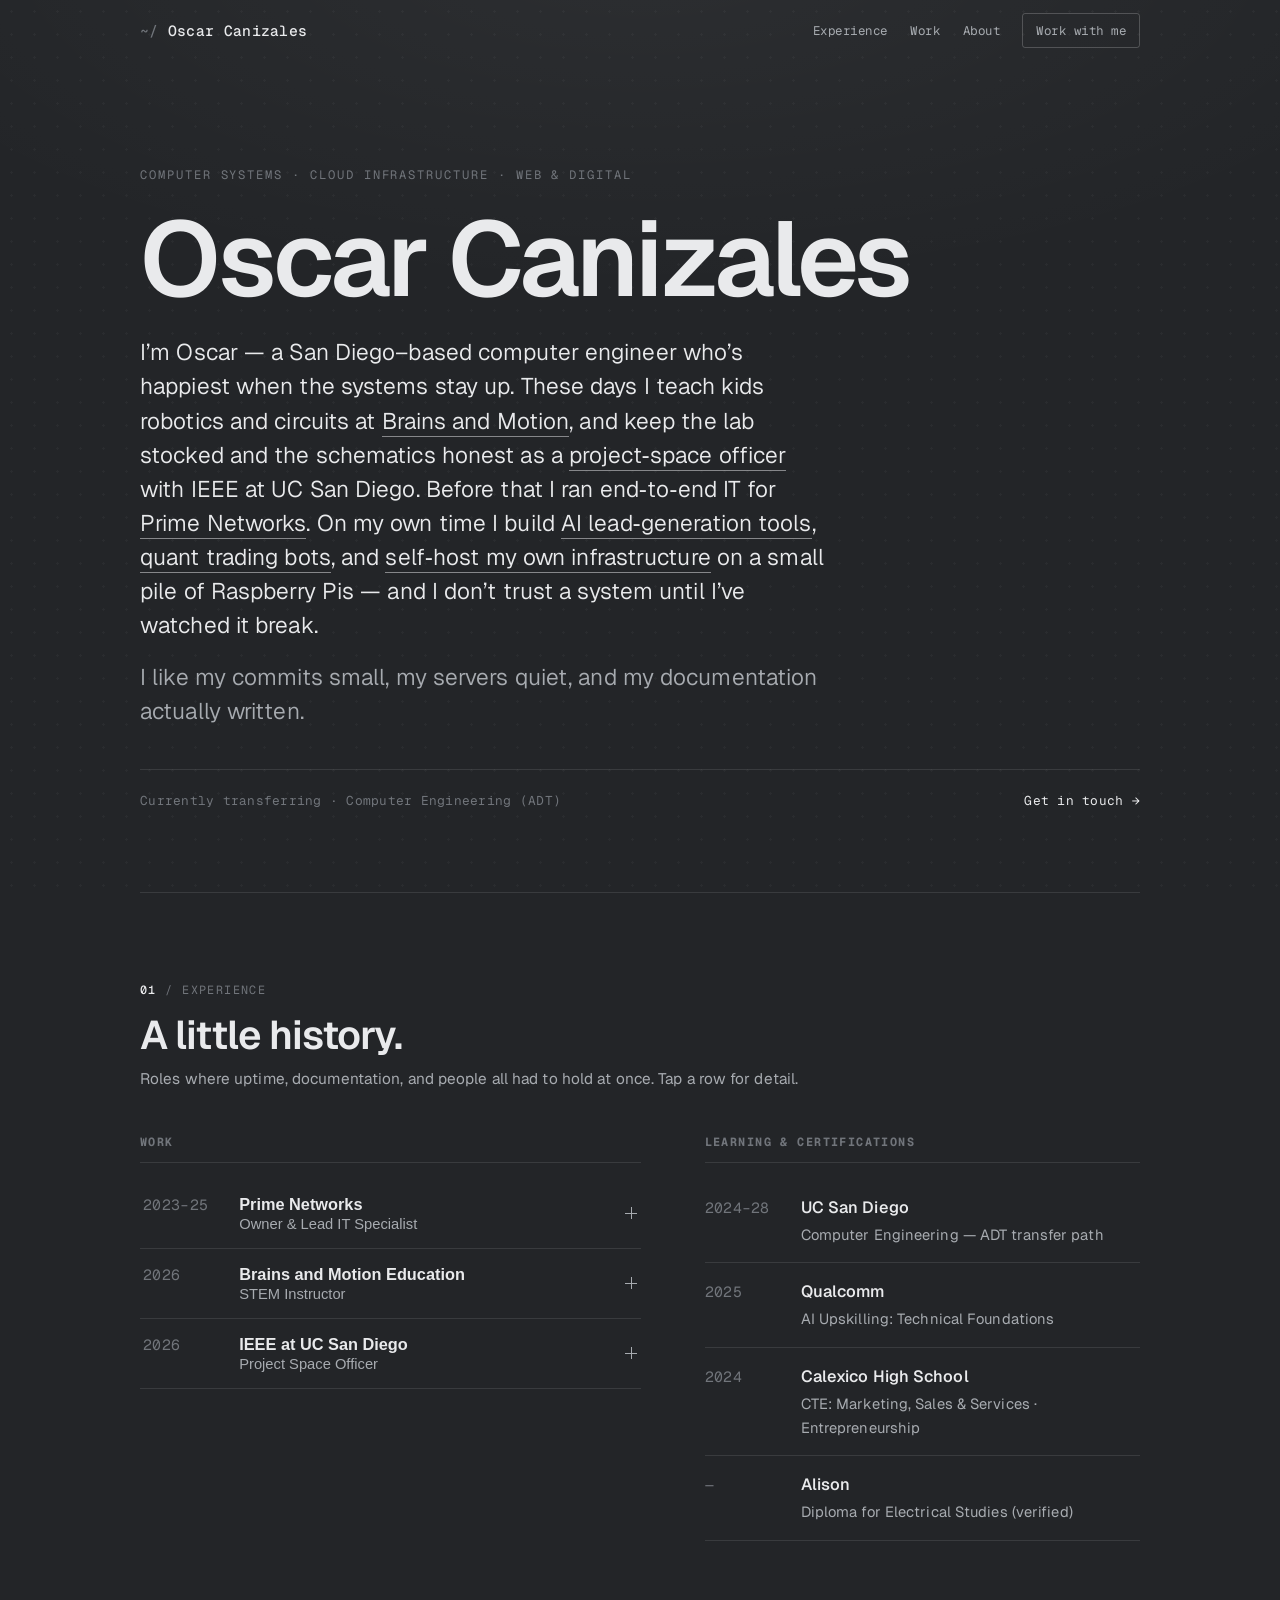
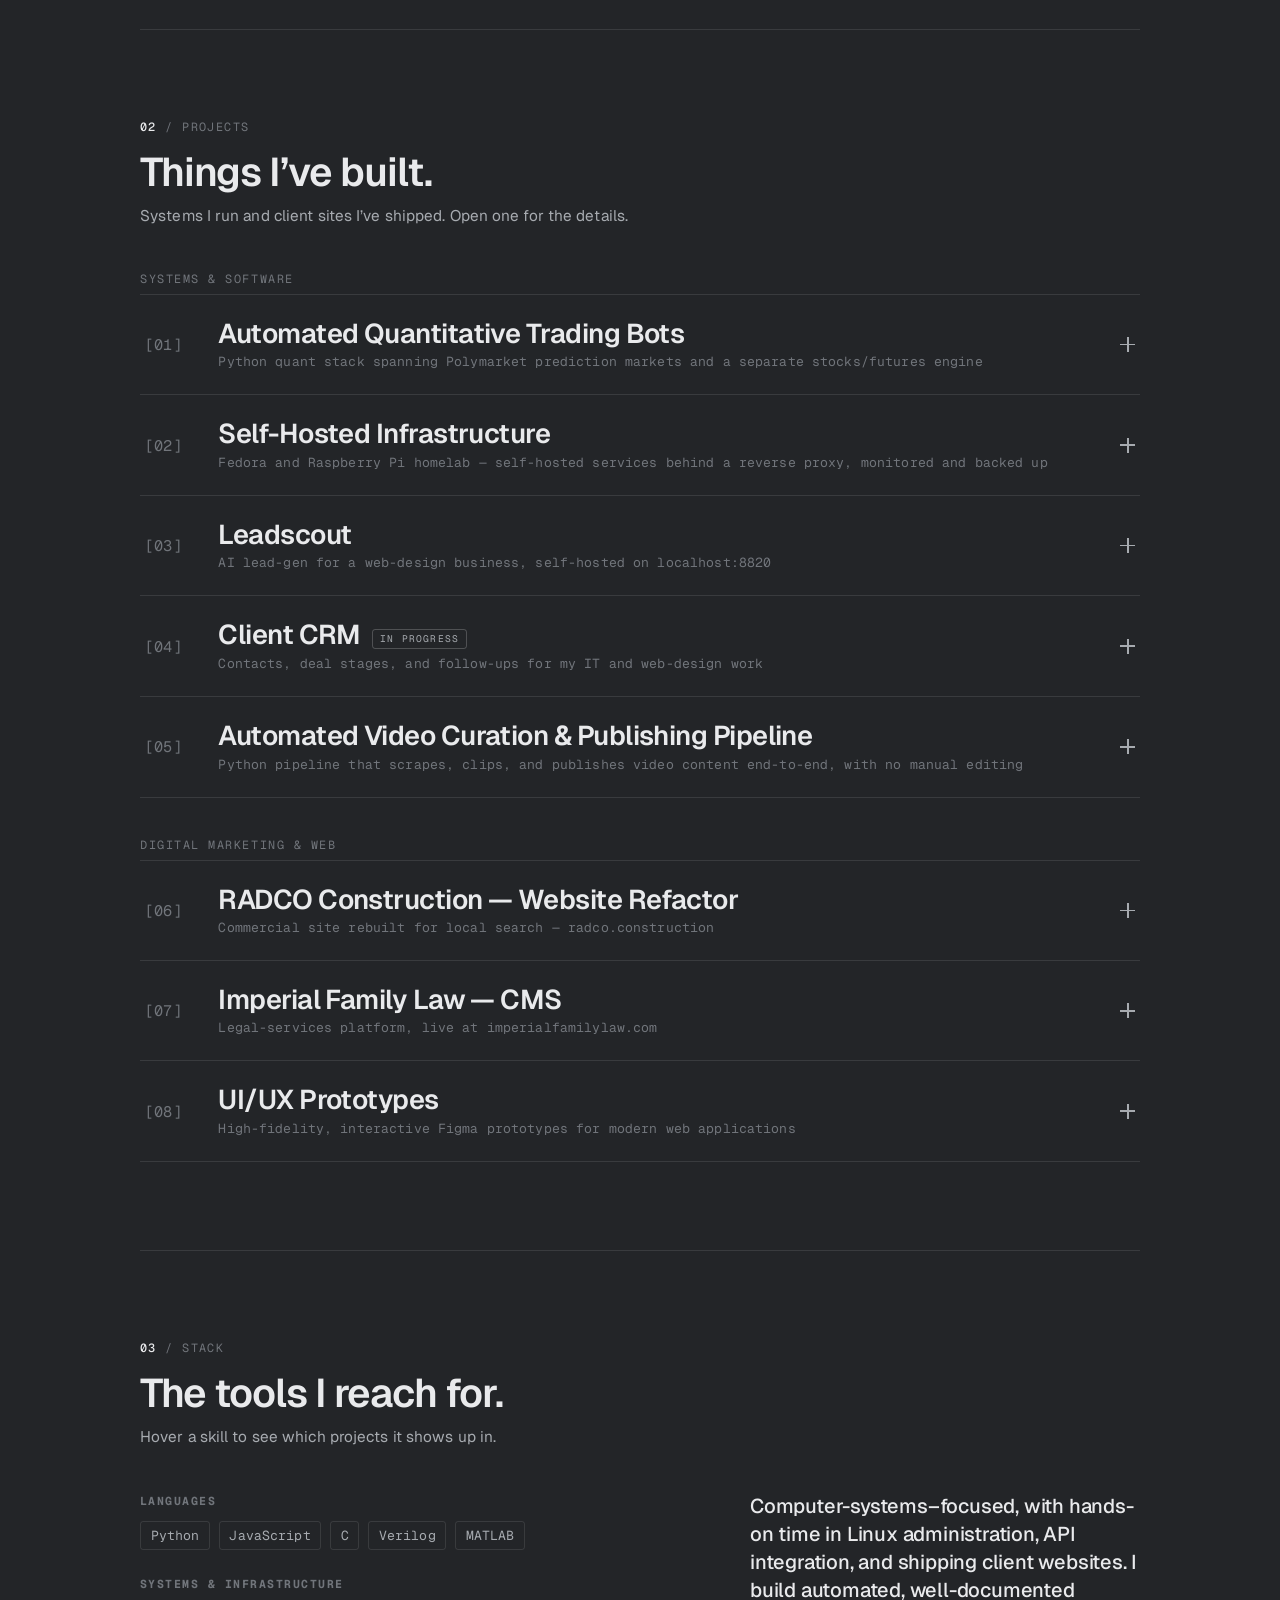
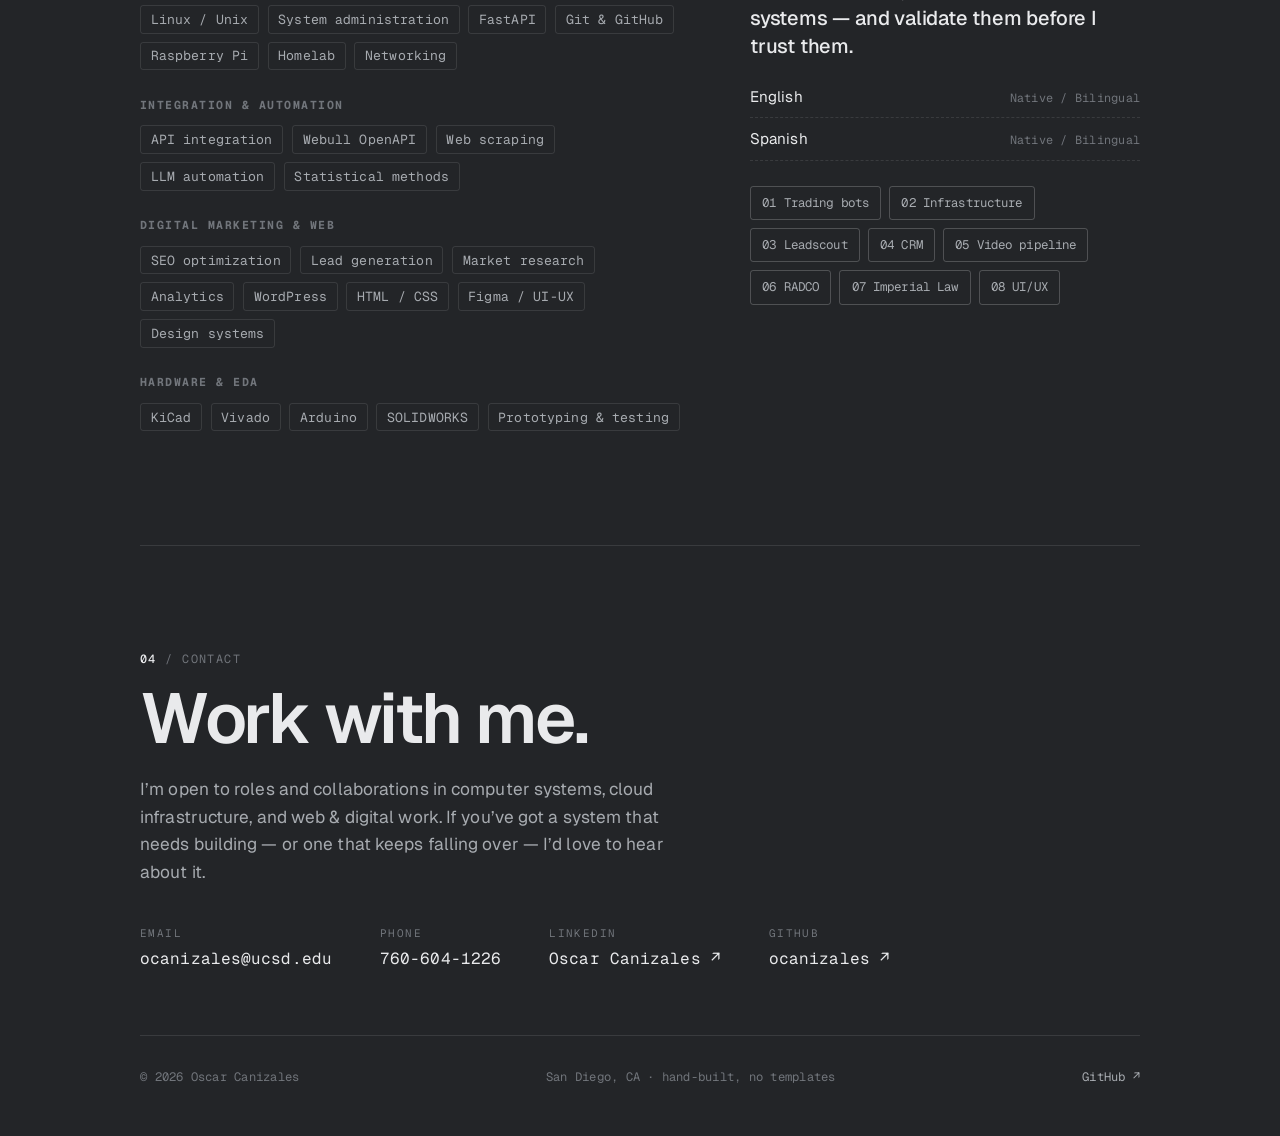
==== commit 84a05d3a: "Portfolio polish: hero image, style/copy refinements Co-Authored-By: Claude Fable 5 <noreply@anthrop" ====
--- a/index.html
+++ b/index.html
@@ -152,10 +152,6 @@
             <span class="yrow__year">&#8212;</span>
             <span class="yrow__what"><b>Alison</b><span class="yrow__role">Diploma for Electrical Studies (verified)</span></span>
           </li>
-          <li class="yrow yrow--static">
-            <span class="yrow__year">now</span>
-            <span class="yrow__what"><b>Reinforcement learning for trading</b><span class="yrow__role">Self-directed &#8212; Gymnasium + PPO, walk-forward validation</span></span>
-          </li>
         </ul>
       </div>
     </div>
@@ -198,7 +194,6 @@
                 </ul>
               </div>
               <div class="project__aside">
-                <div class="ph" role="img" aria-label="Placeholder: strategy to walk-forward validation to live execution"><span>Placeholder — Strategy → walk-forward validation → live execution</span></div>
                 <p class="project__stack">Python · Polymarket API · Webull OpenAPI · Statistical arbitrage · Backtesting</p>
               </div>
             </div>
@@ -229,7 +224,6 @@
                 </ul>
               </div>
               <div class="project__aside">
-                <div class="ph" role="img" aria-label="Placeholder: homelab topology"><span>Placeholder — Homelab topology</span></div>
                 <p class="project__stack">Fedora Linux · Raspberry Pi · System administration · Networking · Bash</p>
               </div>
             </div>
@@ -261,7 +255,6 @@
                 </ul>
               </div>
               <div class="project__aside">
-                <div class="ph" role="img" aria-label="Placeholder: sources to LLM qualify to dashboard"><span>Placeholder — Sources → LLM qualify → dashboard</span></div>
                 <p class="project__stack">Python · FastAPI · SQLite · JavaScript · Google Places API · Claude/LLM</p>
               </div>
             </div>
@@ -293,7 +286,6 @@
                 </ul>
               </div>
               <div class="project__aside">
-                <div class="ph" role="img" aria-label="Placeholder: leads to contacts to deals to follow-ups"><span>Placeholder — Leads → contacts → deals → follow-ups</span></div>
                 <p class="project__stack">Python · FastAPI · SQL · JavaScript</p>
               </div>
             </div>
@@ -306,7 +298,7 @@
             <span class="project__no">05</span>
             <span class="project__titles">
               <span class="project__titlerow"><span class="project__title">Automated Video Curation &amp; Publishing Pipeline</span></span>
-              <span class="project__tag">Scrapes, clips, and publishes League of Legends esports match VODs, fully hands-off</span>
+              <span class="project__tag">Python pipeline that scrapes, clips, and publishes video content end-to-end, with no manual editing</span>
             </span>
             <span class="project__plus" aria-hidden="true"></span>
           </button>
@@ -314,18 +306,16 @@
             <div class="project__grid">
               <div class="project__prose">
                 <h4>Problem</h4>
-                <p>Curating League of Legends match footage by hand meant scraping sources, watching VODs, and cutting clips before anything could be published. I wanted the whole path from raw match data to publish-ready video to run without me in the loop.</p>
-                <h4>Approach</h4>
-                <p>Built a Python pipeline that scrapes match VODs, filters and curates them against selection rules, then cuts and processes the clips with ffmpeg. API integration ties the scraping and publishing stages together, and a repeatable publishing workflow deploys the finished video.</p>
-                <h4>Results</h4>
-                <ul>
-                  <li>Fully hands-off: raw match data in, publish-ready video out, with no manual editing between stages.</li>
-                  <li>Repeatable publishing workflow makes every run reproducible.</li>
-                  <li>ffmpeg-based clip processing standardizes output for direct publishing.</li>
-                </ul>
-              </div>
-              <div class="project__aside">
-                <div class="ph" role="img" aria-label="Placeholder: scrape curate clip publish"><span>Placeholder — Scrape → curate → clip → publish</span></div>
+                <p>Producing highlight clips by hand meant sourcing footage, reviewing it, and cutting each segment before anything could go out. I wanted the full path from raw footage to publish-ready video to run without manual work in the loop.</p>
+                <h4>Approach</h4>
+                <p>Built a Python pipeline that scrapes source video, filters and curates it against selection rules, then cuts and encodes the clips with ffmpeg. API integration ties the sourcing and publishing stages into one repeatable, hands-off workflow.</p>
+                <h4>Results</h4>
+                <ul>
+                  <li>End-to-end automation: raw footage in, publish-ready video out, no manual editing between stages.</li>
+                  <li>Repeatable, reproducible runs with standardized ffmpeg output.</li>
+                </ul>
+              </div>
+              <div class="project__aside">
                 <p class="project__stack">Python · ffmpeg · Web scraping · Automation · API integration</p>
               </div>
             </div>
@@ -364,7 +354,6 @@
                 </ul>
               </div>
               <div class="project__aside">
-                <div class="ph" role="img" aria-label="Placeholder: local search and site architecture"><span>Placeholder — Local search + site architecture</span></div>
                 <p class="project__stack">WordPress · HTML/CSS · SEO · Site architecture · Analytics</p>
                 <p class="project__urls"><a href="https://radco.construction" target="_blank" rel="noopener">radco.construction ↗</a></p>
               </div>
@@ -397,7 +386,6 @@
                 </ul>
               </div>
               <div class="project__aside">
-                <div class="ph" role="img" aria-label="Placeholder: WordPress site to lead-capture funnel"><span>Placeholder — WordPress site → lead-capture funnel</span></div>
                 <p class="project__stack">WordPress · HTML/CSS · SEO · Lead-capture forms</p>
                 <p class="project__urls"><a href="https://imperialfamilylaw.com" target="_blank" rel="noopener">imperialfamilylaw.com ↗</a></p>
               </div>
@@ -430,8 +418,11 @@
                 </ul>
               </div>
               <div class="project__aside">
-                <div class="ph" role="img" aria-label="Placeholder: Figma prototype flow"><span>Placeholder — Figma prototype flow</span></div>
+                <a class="shot" href="https://www.figma.com/make/DYmLdPLuy7J0HVszbftgXR/Crane-HIFI-Bar?code-node-id=0-9&amp;fullscreen=1" target="_blank" rel="noopener" aria-label="Open the Crane HIFI Bar prototype in Figma">
+                  <img src="assets/img/crane-hifi-bar.webp" width="799" height="706" loading="lazy" alt="Crane HIFI Bar — Figma prototype: a high-fidelity listening-bar landing page headed Coffee. Cocktails. High Fidelity.">
+                </a>
                 <p class="project__stack">Figma · UI/UX design · Design systems · Prototyping</p>
+                <p class="project__urls"><a href="https://www.figma.com/make/DYmLdPLuy7J0HVszbftgXR/Crane-HIFI-Bar?code-node-id=0-9&amp;fullscreen=1" target="_blank" rel="noopener">Crane HIFI Bar — live prototype &#8599;</a></p>
               </div>
             </div>
           </div>
@@ -545,12 +536,14 @@
       <a href="mailto:ocanizales@ucsd.edu"><span>Email</span>ocanizales@ucsd.edu</a>
       <a href="tel:+17606041226"><span>Phone</span>760-604-1226</a>
       <a href="https://www.linkedin.com/in/oscar-canizales" target="_blank" rel="noopener"><span>LinkedIn</span>Oscar Canizales &#8599;</a>
+      <a href="https://github.com/ocanizales" target="_blank" rel="noopener"><span>GitHub</span>ocanizales &#8599;</a>
     </div>
   </section>
 
   <footer class="foot shell">
     <span>&#169; <span id="year"></span> Oscar Canizales</span>
     <span>San Diego, CA &#183; hand-built, no templates</span>
+    <a href="https://github.com/ocanizales" target="_blank" rel="noopener">GitHub &#8599;</a>
   </footer>
 
 </main>
--- a/assets/css/styles.css
+++ b/assets/css/styles.css
@@ -206,13 +206,9 @@
 .project__prose li::before { content: "→"; font-family: var(--mono); position: absolute; left: 0; color: var(--faint); }
 .project__prose b { color: var(--ink); font-family: var(--mono); font-size: .9em; }
 
-.ph {
-  border: 1px dashed var(--line-2); border-radius: var(--radius); min-height: 150px;
-  display: grid; place-items: center; text-align: center; padding: 1.2rem;
-  background-image: radial-gradient(circle, rgba(255,255,255,0.05) 1px, transparent 1.3px);
-  background-size: 16px 16px;
-}
-.ph span { font-family: var(--mono); font-size: .76rem; letter-spacing: .02em; color: var(--faint); }
+.shot { display: block; border: 1px solid var(--line-2); border-radius: var(--radius); overflow: hidden; background: var(--bg-2); transition: border-color .25s var(--ease); }
+.shot:hover { border-color: var(--ink-2); }
+.shot img { display: block; width: 100%; height: auto; }
 .project__stack { font-family: var(--mono); margin-top: 1rem; font-size: .8rem; letter-spacing: .01em; color: var(--ink-2); }
 .project__stack::before { content: "stack: "; color: var(--faint); }
 .project__urls { font-family: var(--mono); margin-top: .5rem; font-size: .8rem; }
@@ -262,6 +258,8 @@
 .contact__links a:hover { color: var(--ink); }
 
 .foot { display: flex; flex-wrap: wrap; justify-content: space-between; gap: .6rem; padding: 2rem 0 3rem; font-family: var(--mono); font-size: .76rem; letter-spacing: .02em; color: var(--faint); border-top: 1px solid var(--line); }
+.foot a { color: var(--ink-2); transition: color .25s var(--ease); }
+.foot a:hover { color: var(--ink); }
 
 /* =================================================================
    RESPONSIVE
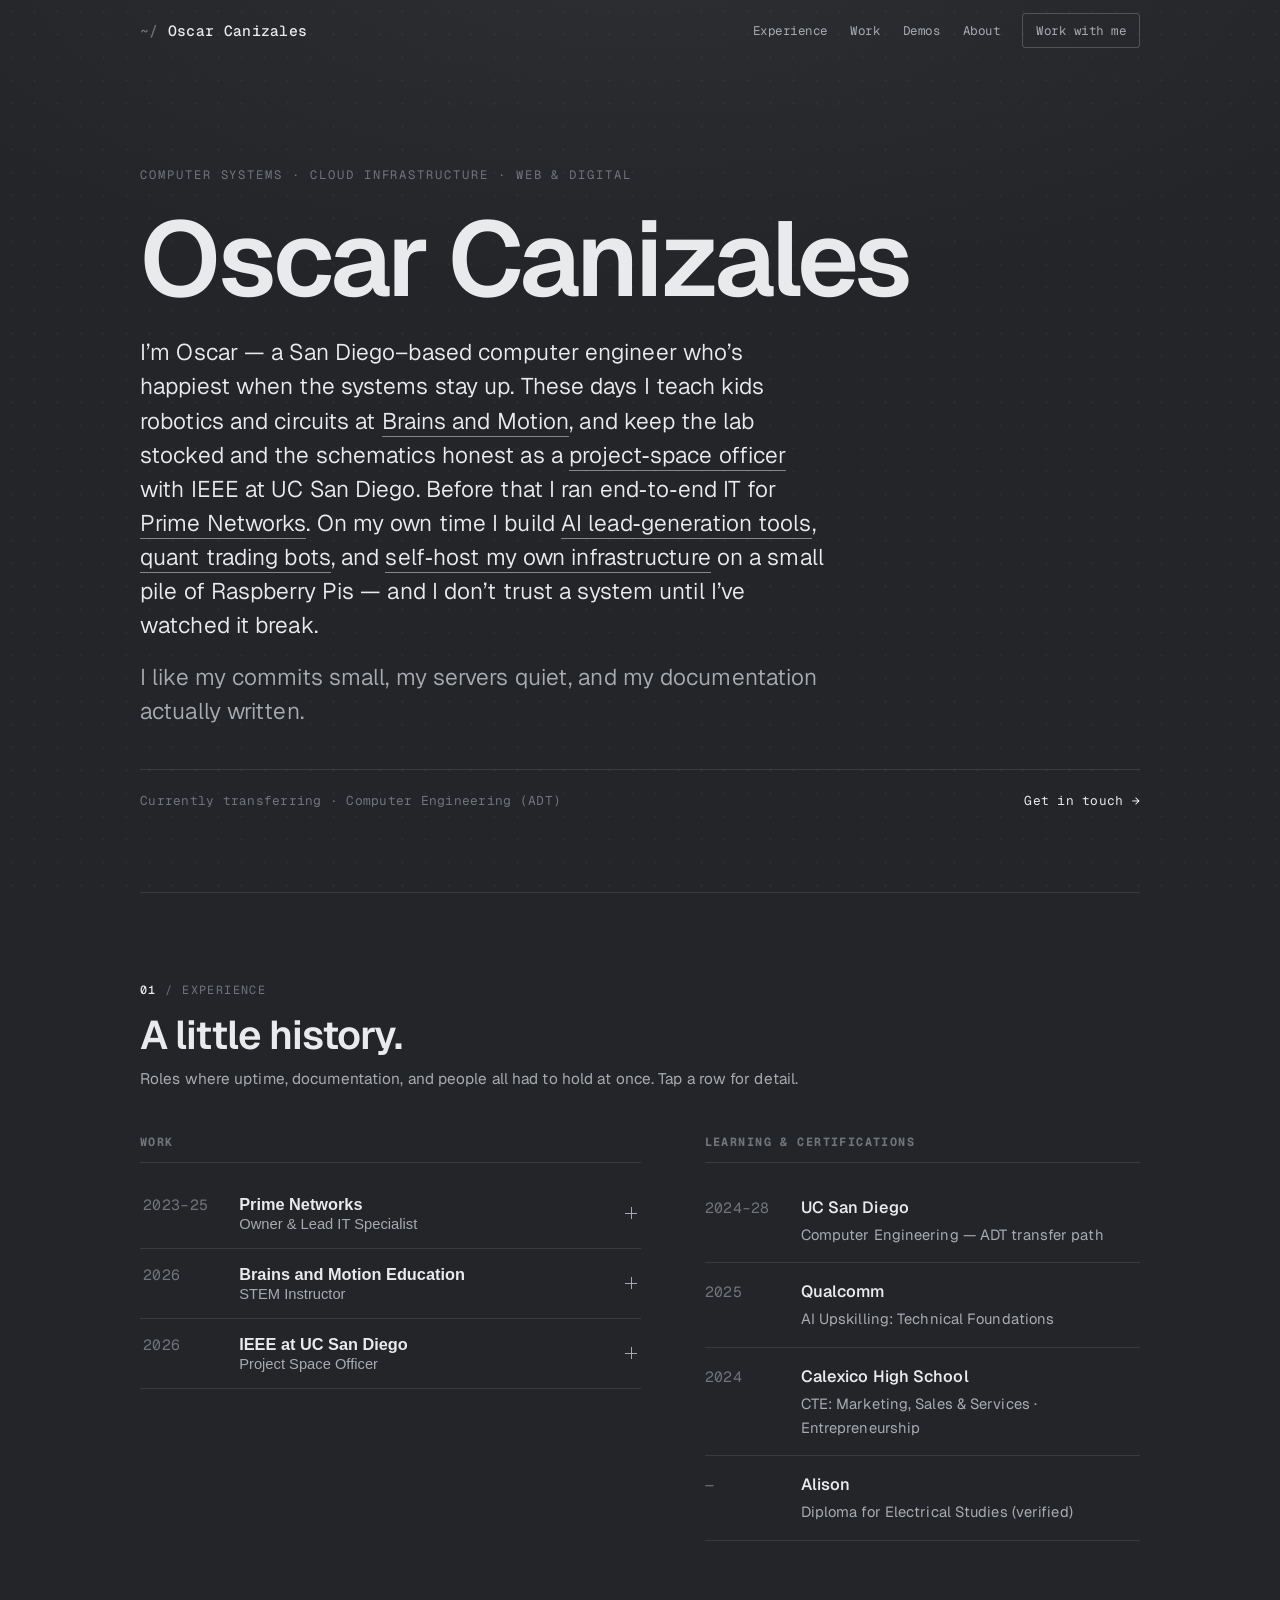
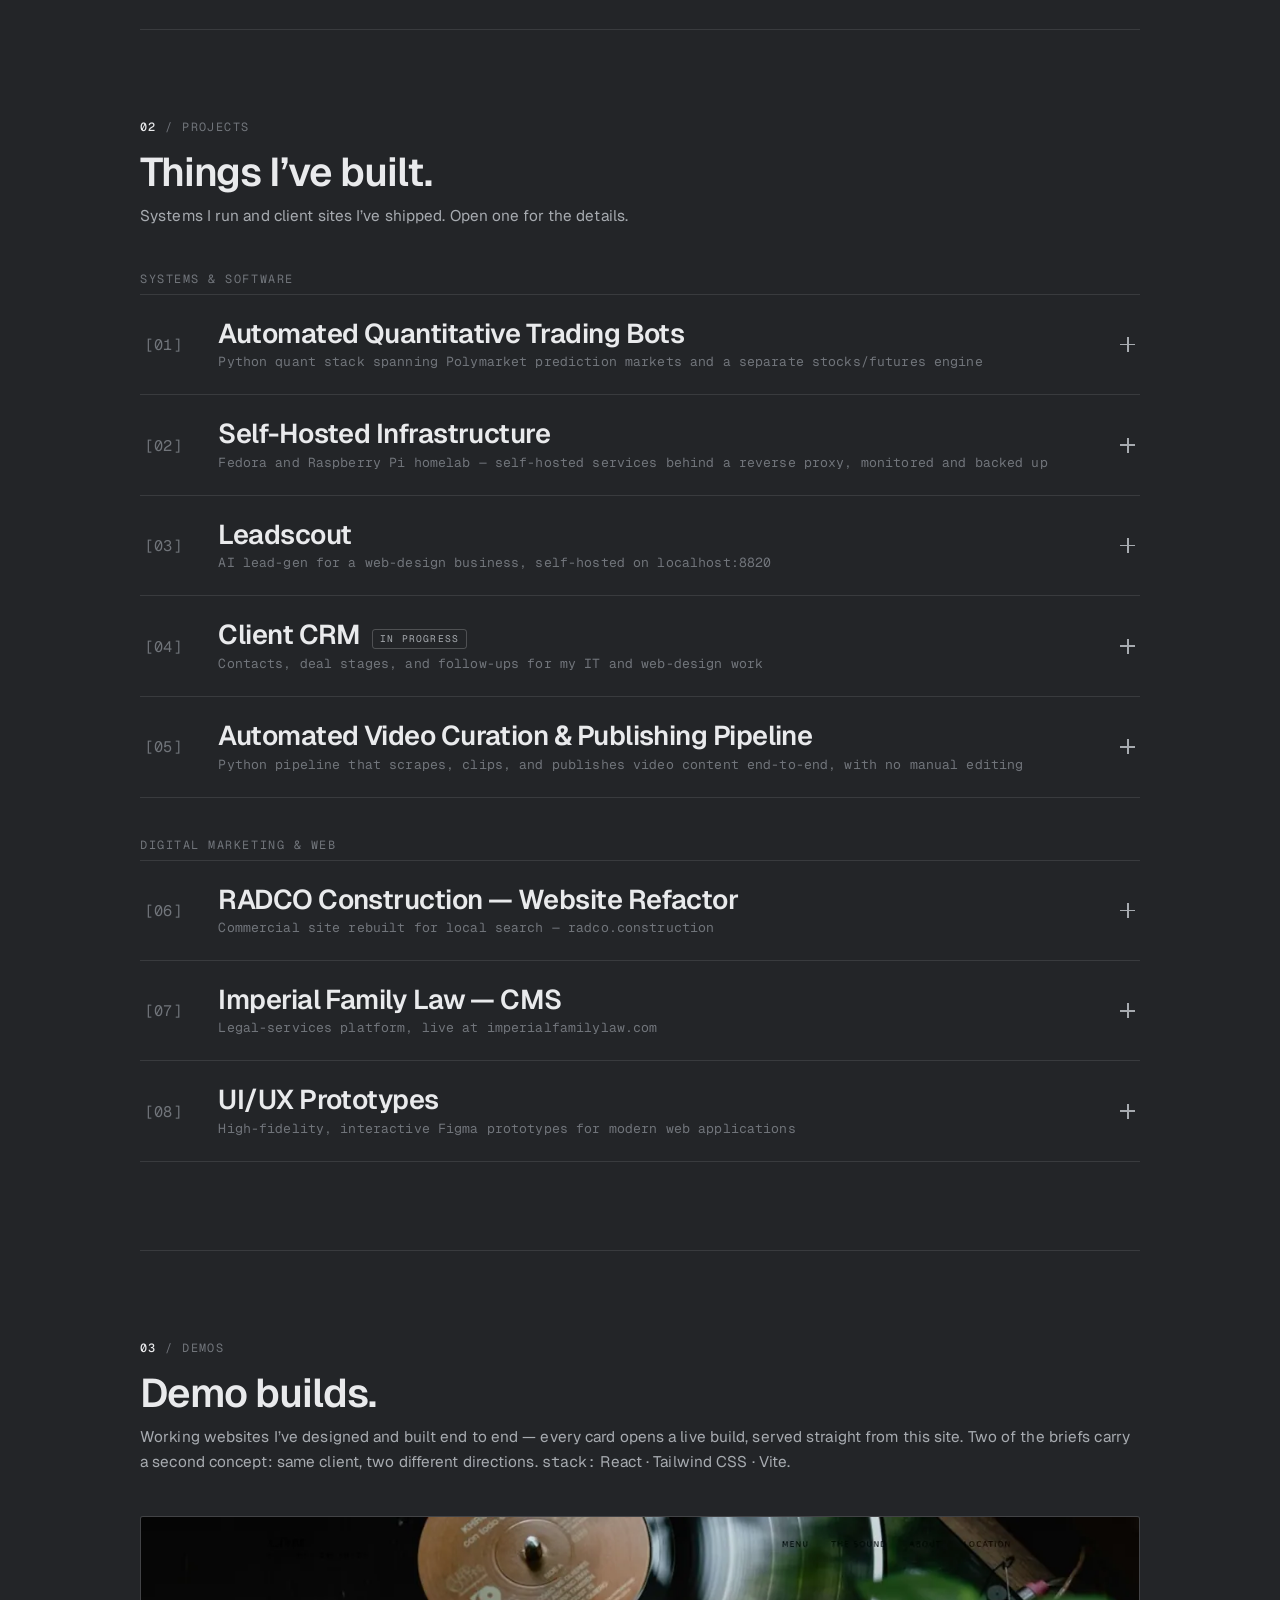
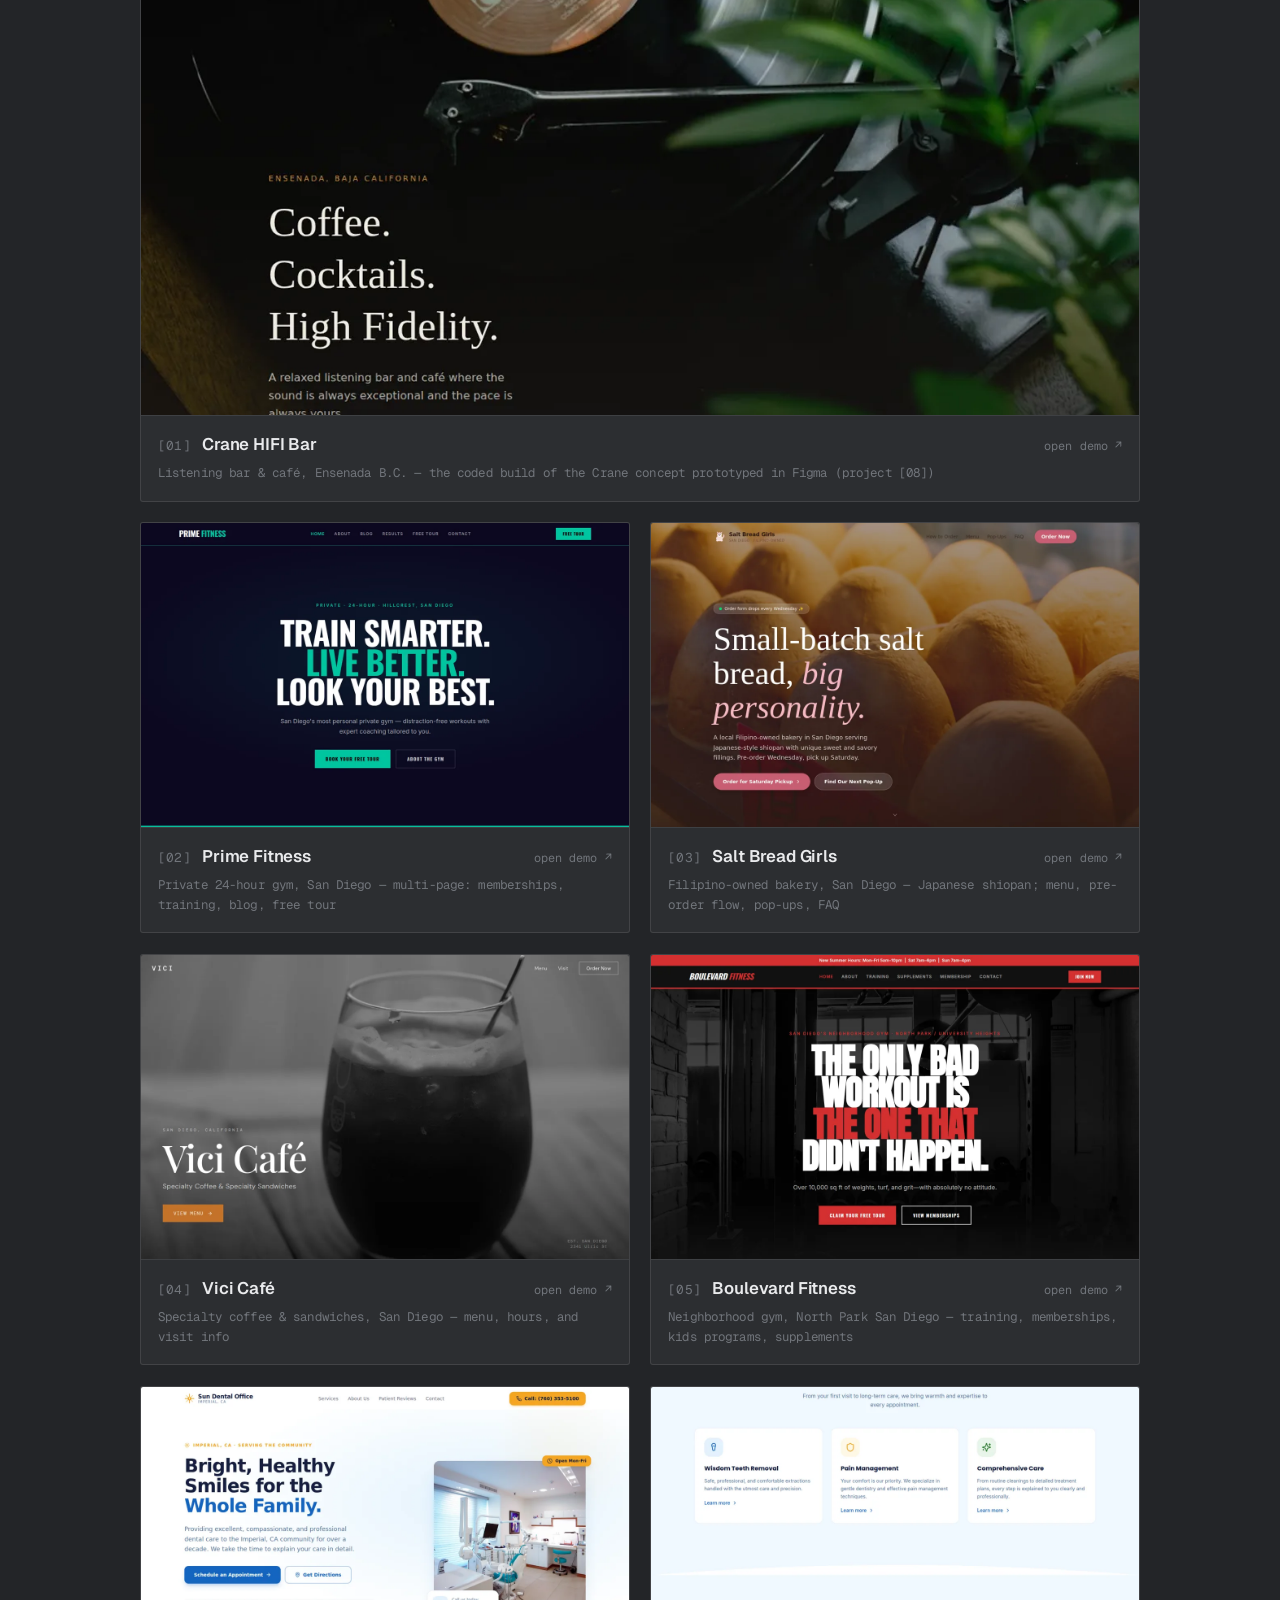
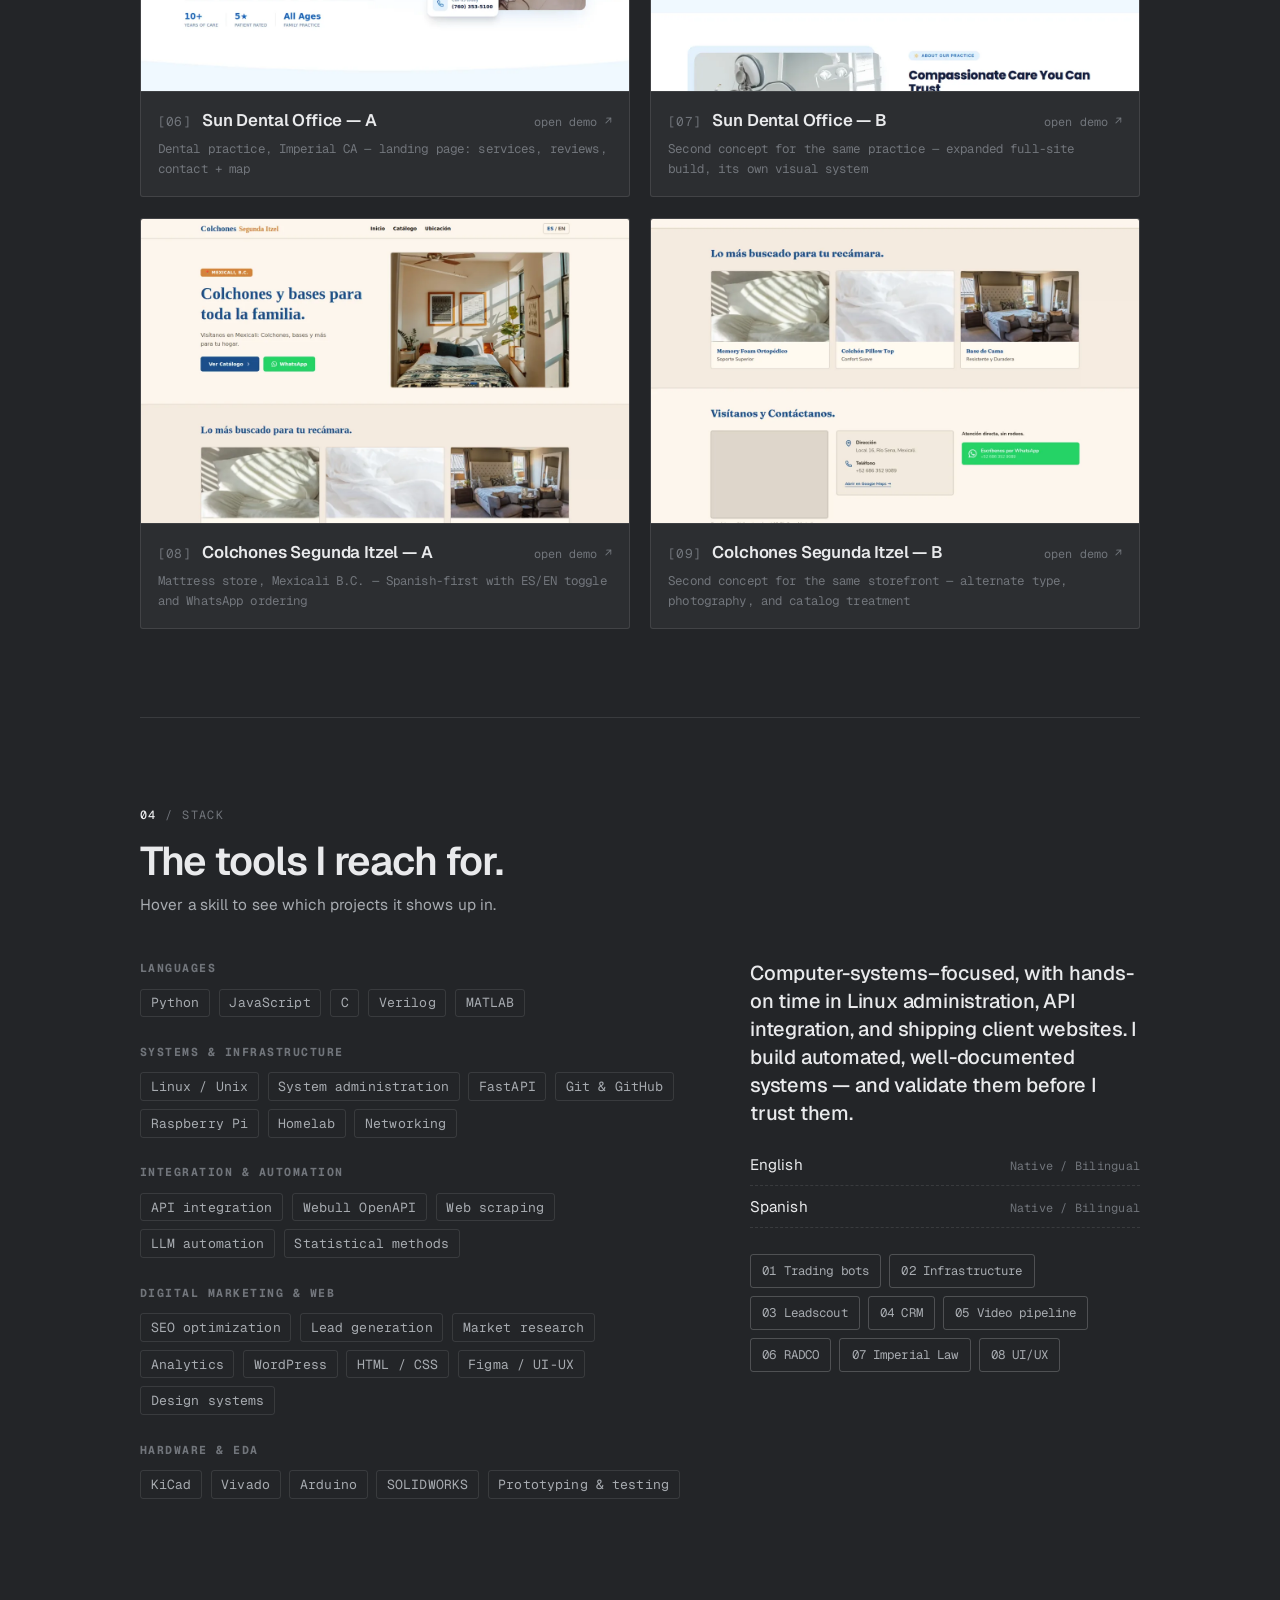
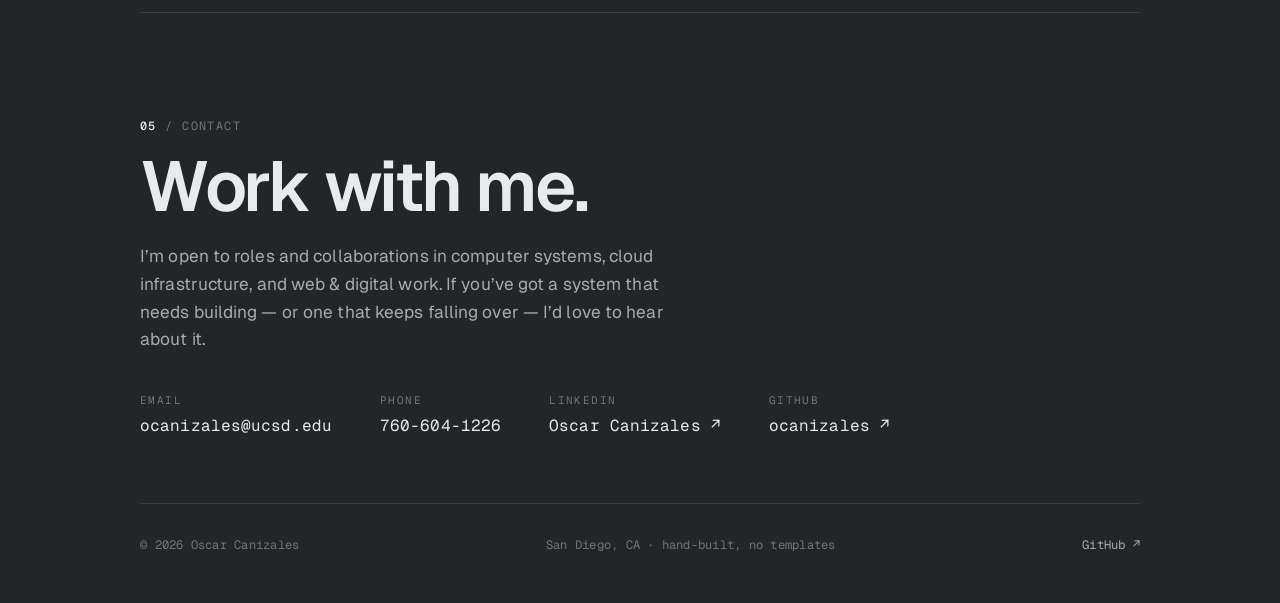
==== commit 128c540d: "Add 03/DEMOS client demo gallery — 9 live builds from demo-sites New section between PROJECTS and ST" ====
--- a/index.html
+++ b/index.html
@@ -29,6 +29,7 @@
     <nav class="topbar__nav" aria-label="Primary">
       <a href="#experience">Experience</a>
       <a href="#work">Work</a>
+      <a href="#demos">Demos</a>
       <a href="#about">About</a>
       <a class="topbar__cta" href="#contact">Work with me</a>
     </nav>
@@ -422,20 +423,106 @@
                   <img src="assets/img/crane-hifi-bar.webp" width="799" height="706" loading="lazy" alt="Crane HIFI Bar — Figma prototype: a high-fidelity listening-bar landing page headed Coffee. Cocktails. High Fidelity.">
                 </a>
                 <p class="project__stack">Figma · UI/UX design · Design systems · Prototyping</p>
-                <p class="project__urls"><a href="https://www.figma.com/make/DYmLdPLuy7J0HVszbftgXR/Crane-HIFI-Bar?code-node-id=0-9&amp;fullscreen=1" target="_blank" rel="noopener">Crane HIFI Bar — live prototype &#8599;</a></p>
+                <p class="project__urls"><a href="https://inter-amity-50656101.figma.site" target="_blank" rel="noopener">Inter-Amity — live site &#8599;</a><br>
+                <a href="https://www.figma.com/make/DYmLdPLuy7J0HVszbftgXR/Crane-HIFI-Bar?code-node-id=0-9&amp;fullscreen=1" target="_blank" rel="noopener">Crane HIFI Bar — live prototype &#8599;</a></p>
               </div>
             </div>
           </div>
         </li>
 
       </ul>
+    </div>
+  </section>
+
+  <!-- ============================ DEMOS (client demo gallery) ============================ -->
+  <section class="section shell" id="demos" data-reveal>
+    <div class="section__head">
+      <p class="section__kick"><b>03</b> / DEMOS</p>
+      <h2 class="section__title">Demo builds.</h2>
+      <p class="section__note">Working websites I&#8217;ve designed and built end to end &#8212; every card opens a live build, served straight from this site. Two of the briefs carry a second concept: same client, two different directions. <span class="mono">stack:</span> React &#183; Tailwind&nbsp;CSS &#183; Vite.</p>
+    </div>
+
+    <div class="demos">
+
+      <a class="demo demo--wide" href="demos/crane-hifi-bar/" target="_blank" rel="noopener">
+        <img class="demo__shot" src="assets/img/demos/crane-hifi-bar.webp" width="1200" height="600" loading="lazy" alt="Crane HIFI Bar demo — listening-bar hero reading Coffee. Cocktails. High Fidelity. over a turntable photo" />
+        <span class="demo__body">
+          <span class="demo__toprow"><span class="demo__no">01</span><span class="demo__name">Crane HIFI Bar</span><span class="demo__open">open demo &#8599;</span></span>
+          <span class="demo__tag">Listening bar &amp; caf&#233;, Ensenada B.C. &#8212; the coded build of the Crane concept prototyped in Figma (project [08])</span>
+        </span>
+      </a>
+
+      <a class="demo" href="demos/purple-fitness-page/" target="_blank" rel="noopener">
+        <img class="demo__shot" src="assets/img/demos/purple-fitness-page.webp" width="1200" height="750" loading="lazy" alt="Prime Fitness demo — gym website hero with membership and free-tour calls to action" />
+        <span class="demo__body">
+          <span class="demo__toprow"><span class="demo__no">02</span><span class="demo__name">Prime Fitness</span><span class="demo__open">open demo &#8599;</span></span>
+          <span class="demo__tag">Private 24-hour gym, San Diego &#8212; multi-page: memberships, training, blog, free tour</span>
+        </span>
+      </a>
+
+      <a class="demo" href="demos/salt-bread-girls/" target="_blank" rel="noopener">
+        <img class="demo__shot" src="assets/img/demos/salt-bread-girls.webp" width="1200" height="750" loading="lazy" alt="Salt Bread Girls demo — bakery website hero with pre-order calls to action" />
+        <span class="demo__body">
+          <span class="demo__toprow"><span class="demo__no">03</span><span class="demo__name">Salt Bread Girls</span><span class="demo__open">open demo &#8599;</span></span>
+          <span class="demo__tag">Filipino-owned bakery, San Diego &#8212; Japanese shiopan; menu, pre-order flow, pop-ups, FAQ</span>
+        </span>
+      </a>
+
+      <a class="demo" href="demos/vici-cafe/" target="_blank" rel="noopener">
+        <img class="demo__shot" src="assets/img/demos/vici-cafe.webp" width="1200" height="750" loading="lazy" alt="Vici Café demo — moody café hero with specialty coffee headline" />
+        <span class="demo__body">
+          <span class="demo__toprow"><span class="demo__no">04</span><span class="demo__name">Vici Caf&#233;</span><span class="demo__open">open demo &#8599;</span></span>
+          <span class="demo__tag">Specialty coffee &amp; sandwiches, San Diego &#8212; menu, hours, and visit info</span>
+        </span>
+      </a>
+
+      <a class="demo" href="demos/fitness-page/" target="_blank" rel="noopener">
+        <img class="demo__shot" src="assets/img/demos/fitness-page.webp" width="1200" height="750" loading="lazy" alt="Boulevard Fitness demo — gym website hero over a black-and-white weight-room photo" />
+        <span class="demo__body">
+          <span class="demo__toprow"><span class="demo__no">05</span><span class="demo__name">Boulevard Fitness</span><span class="demo__open">open demo &#8599;</span></span>
+          <span class="demo__tag">Neighborhood gym, North Park San Diego &#8212; training, memberships, kids programs, supplements</span>
+        </span>
+      </a>
+
+      <a class="demo" href="demos/sun-dental-office/" target="_blank" rel="noopener">
+        <img class="demo__shot" src="assets/img/demos/sun-dental-office.webp" width="1200" height="750" loading="lazy" alt="Sun Dental Office demo, concept A — dental landing page hero with appointment call to action" />
+        <span class="demo__body">
+          <span class="demo__toprow"><span class="demo__no">06</span><span class="demo__name">Sun Dental Office &#8212; A</span><span class="demo__open">open demo &#8599;</span></span>
+          <span class="demo__tag">Dental practice, Imperial CA &#8212; landing page: services, reviews, contact + map</span>
+        </span>
+      </a>
+
+      <a class="demo" href="demos/local-dentist-business/" target="_blank" rel="noopener">
+        <img class="demo__shot" src="assets/img/demos/local-dentist-business.webp" width="1200" height="750" loading="lazy" alt="Sun Dental Office demo, concept B — services section with treatment cards" />
+        <span class="demo__body">
+          <span class="demo__toprow"><span class="demo__no">07</span><span class="demo__name">Sun Dental Office &#8212; B</span><span class="demo__open">open demo &#8599;</span></span>
+          <span class="demo__tag">Second concept for the same practice &#8212; expanded full-site build, its own visual system</span>
+        </span>
+      </a>
+
+      <a class="demo" href="demos/colchones-segunda-itzel/" target="_blank" rel="noopener">
+        <img class="demo__shot" src="assets/img/demos/colchones-segunda-itzel.webp" width="1200" height="750" loading="lazy" alt="Colchones Segunda Itzel demo, concept A — Spanish mattress store hero with WhatsApp button" />
+        <span class="demo__body">
+          <span class="demo__toprow"><span class="demo__no">08</span><span class="demo__name">Colchones Segunda Itzel &#8212; A</span><span class="demo__open">open demo &#8599;</span></span>
+          <span class="demo__tag">Mattress store, Mexicali B.C. &#8212; Spanish-first with ES/EN toggle and WhatsApp ordering</span>
+        </span>
+      </a>
+
+      <a class="demo" href="demos/bilingual-landing-page/" target="_blank" rel="noopener">
+        <img class="demo__shot" src="assets/img/demos/bilingual-landing-page.webp" width="1200" height="750" loading="lazy" alt="Colchones Segunda Itzel demo, concept B — product catalog cards for mattresses and bases" />
+        <span class="demo__body">
+          <span class="demo__toprow"><span class="demo__no">09</span><span class="demo__name">Colchones Segunda Itzel &#8212; B</span><span class="demo__open">open demo &#8599;</span></span>
+          <span class="demo__tag">Second concept for the same storefront &#8212; alternate type, photography, and catalog treatment</span>
+        </span>
+      </a>
+
     </div>
   </section>
 
   <!-- ============================ ABOUT / SKILLS ============================ -->
   <section class="section shell" id="about" data-reveal>
     <div class="section__head">
-      <p class="section__kick"><b>03</b> / STACK</p>
+      <p class="section__kick"><b>04</b> / STACK</p>
       <h2 class="section__title">The tools I reach for.</h2>
       <p class="section__note">Hover a skill to see which projects it shows up in.</p>
     </div>
@@ -525,7 +612,7 @@
 
   <!-- ============================ CONTACT ============================ -->
   <section class="contact shell" id="contact" data-reveal>
-    <p class="section__kick"><b>04</b> / CONTACT</p>
+    <p class="section__kick"><b>05</b> / CONTACT</p>
     <h2 class="contact__title">Work with me.</h2>
     <p class="contact__body">
       I&#8217;m open to roles and collaborations in computer systems, cloud infrastructure, and
--- a/assets/css/styles.css
+++ b/assets/css/styles.css
@@ -217,6 +217,34 @@
 .project__urls a:hover::after { opacity: 1; }
 
 /* =================================================================
+   DEMOS — client demo gallery (live builds served from demos/)
+   ================================================================= */
+.demos { display: grid; grid-template-columns: repeat(2, 1fr); gap: 1.3rem; }
+.demo {
+  display: flex; flex-direction: column;
+  border: 1px solid var(--line); border-radius: var(--radius); overflow: hidden;
+  background: var(--panel);
+  transition: border-color .25s var(--ease), background .25s var(--ease);
+}
+.demo:hover { border-color: var(--ink-2); background: rgba(255,255,255,0.06); }
+.demo__shot {
+  display: block; width: 100%; height: auto; aspect-ratio: 16 / 10;
+  object-fit: cover; object-position: top;
+  border-bottom: 1px solid var(--line); background: var(--bg-2);
+}
+.demo__body { display: flex; flex-direction: column; gap: .3rem; padding: .95rem 1.05rem 1.1rem; }
+.demo__toprow { display: flex; align-items: baseline; gap: .7rem; }
+.demo__no { font-family: var(--mono); font-size: .8rem; color: var(--faint); font-variant-numeric: tabular-nums; letter-spacing: .02em; }
+.demo__no::before { content: "["; } .demo__no::after { content: "]"; }
+.demo__name { font-family: var(--sans); font-weight: 600; font-size: 1.05rem; letter-spacing: -0.01em; }
+.demo__open { margin-left: auto; font-family: var(--mono); font-size: .74rem; color: var(--faint); white-space: nowrap; transition: color .25s var(--ease); }
+.demo:hover .demo__open { color: var(--ink); }
+.demo__tag { font-family: var(--mono); font-size: .78rem; letter-spacing: .01em; color: var(--faint); }
+.demo--wide { grid-column: 1 / -1; }
+.demo--wide .demo__shot { aspect-ratio: 2 / 1; }
+@media (max-width: 720px) { .demos { grid-template-columns: 1fr; } }
+
+/* =================================================================
    ABOUT / SKILLS  (monochrome, mono tokens)
    ================================================================= */
 .about { display: grid; grid-template-columns: 1.4fr 1fr; gap: clamp(2rem, 5vw, 4rem); align-items: start; }
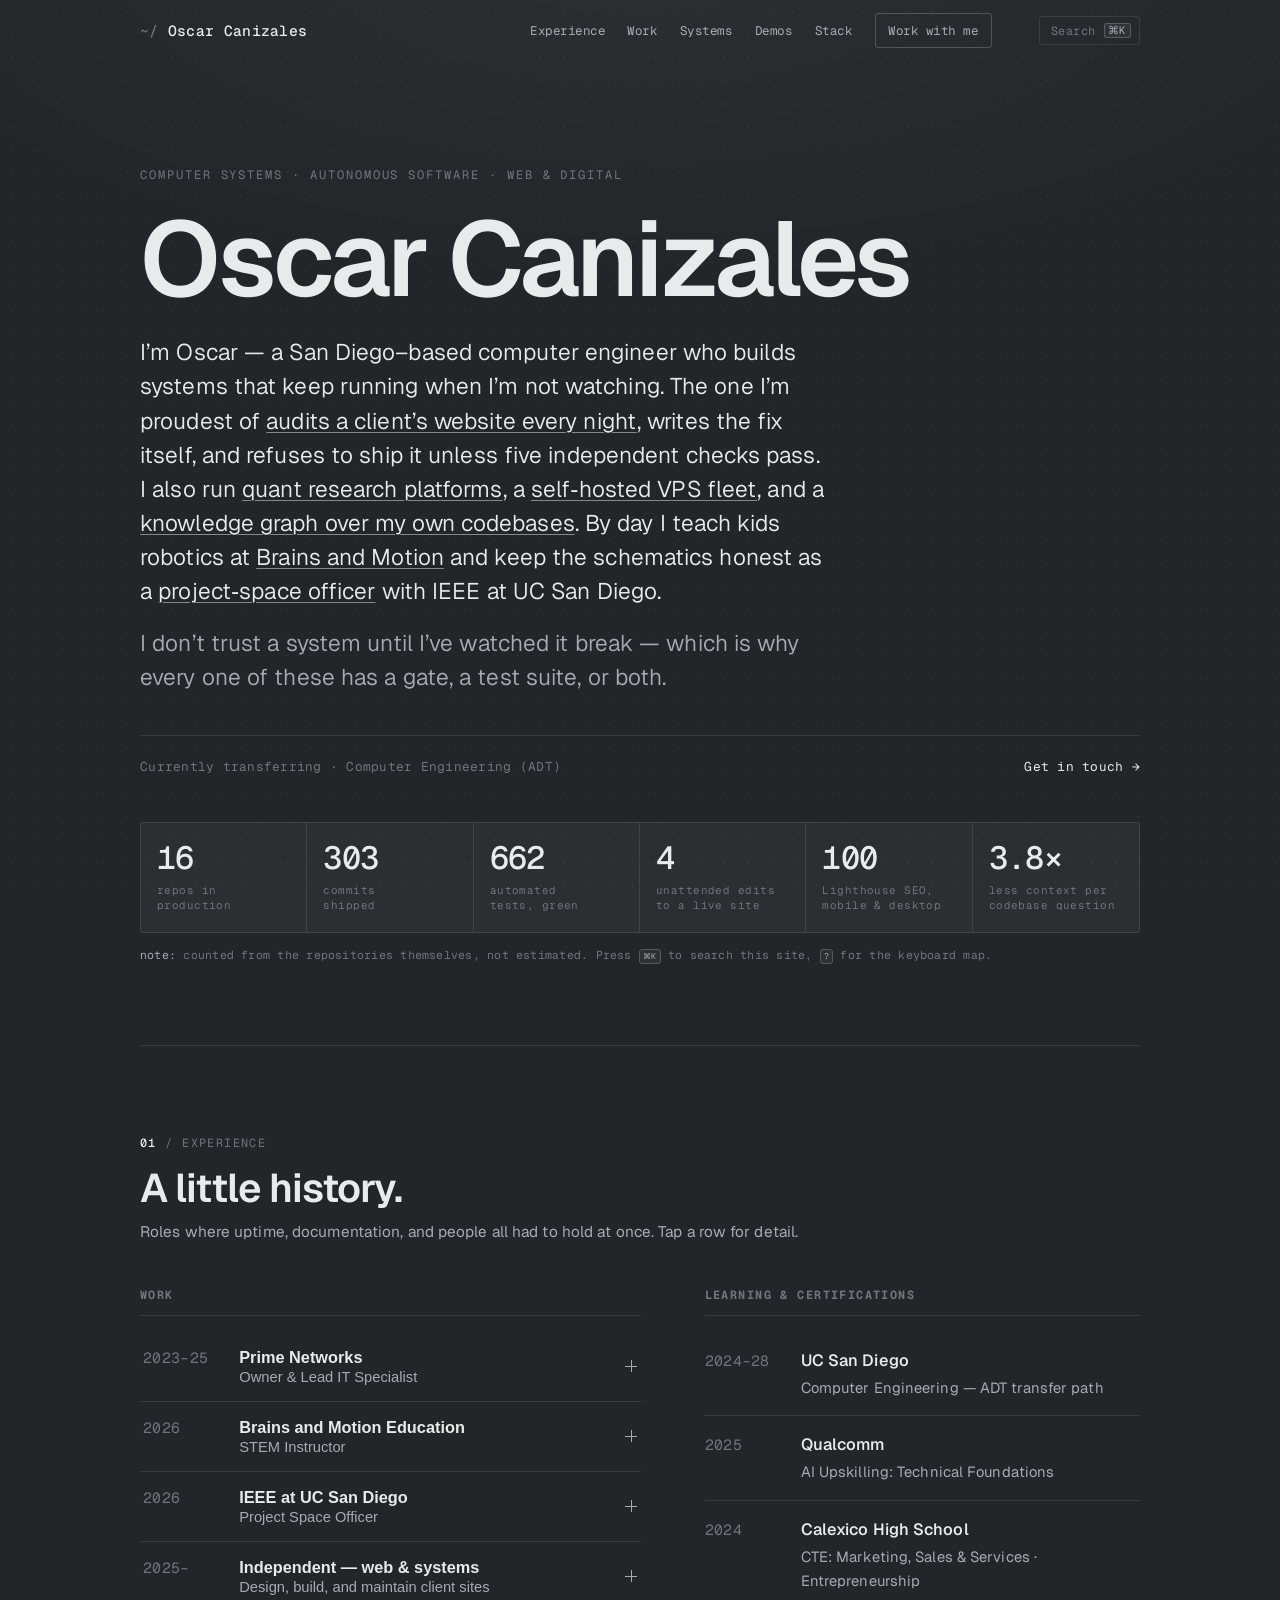
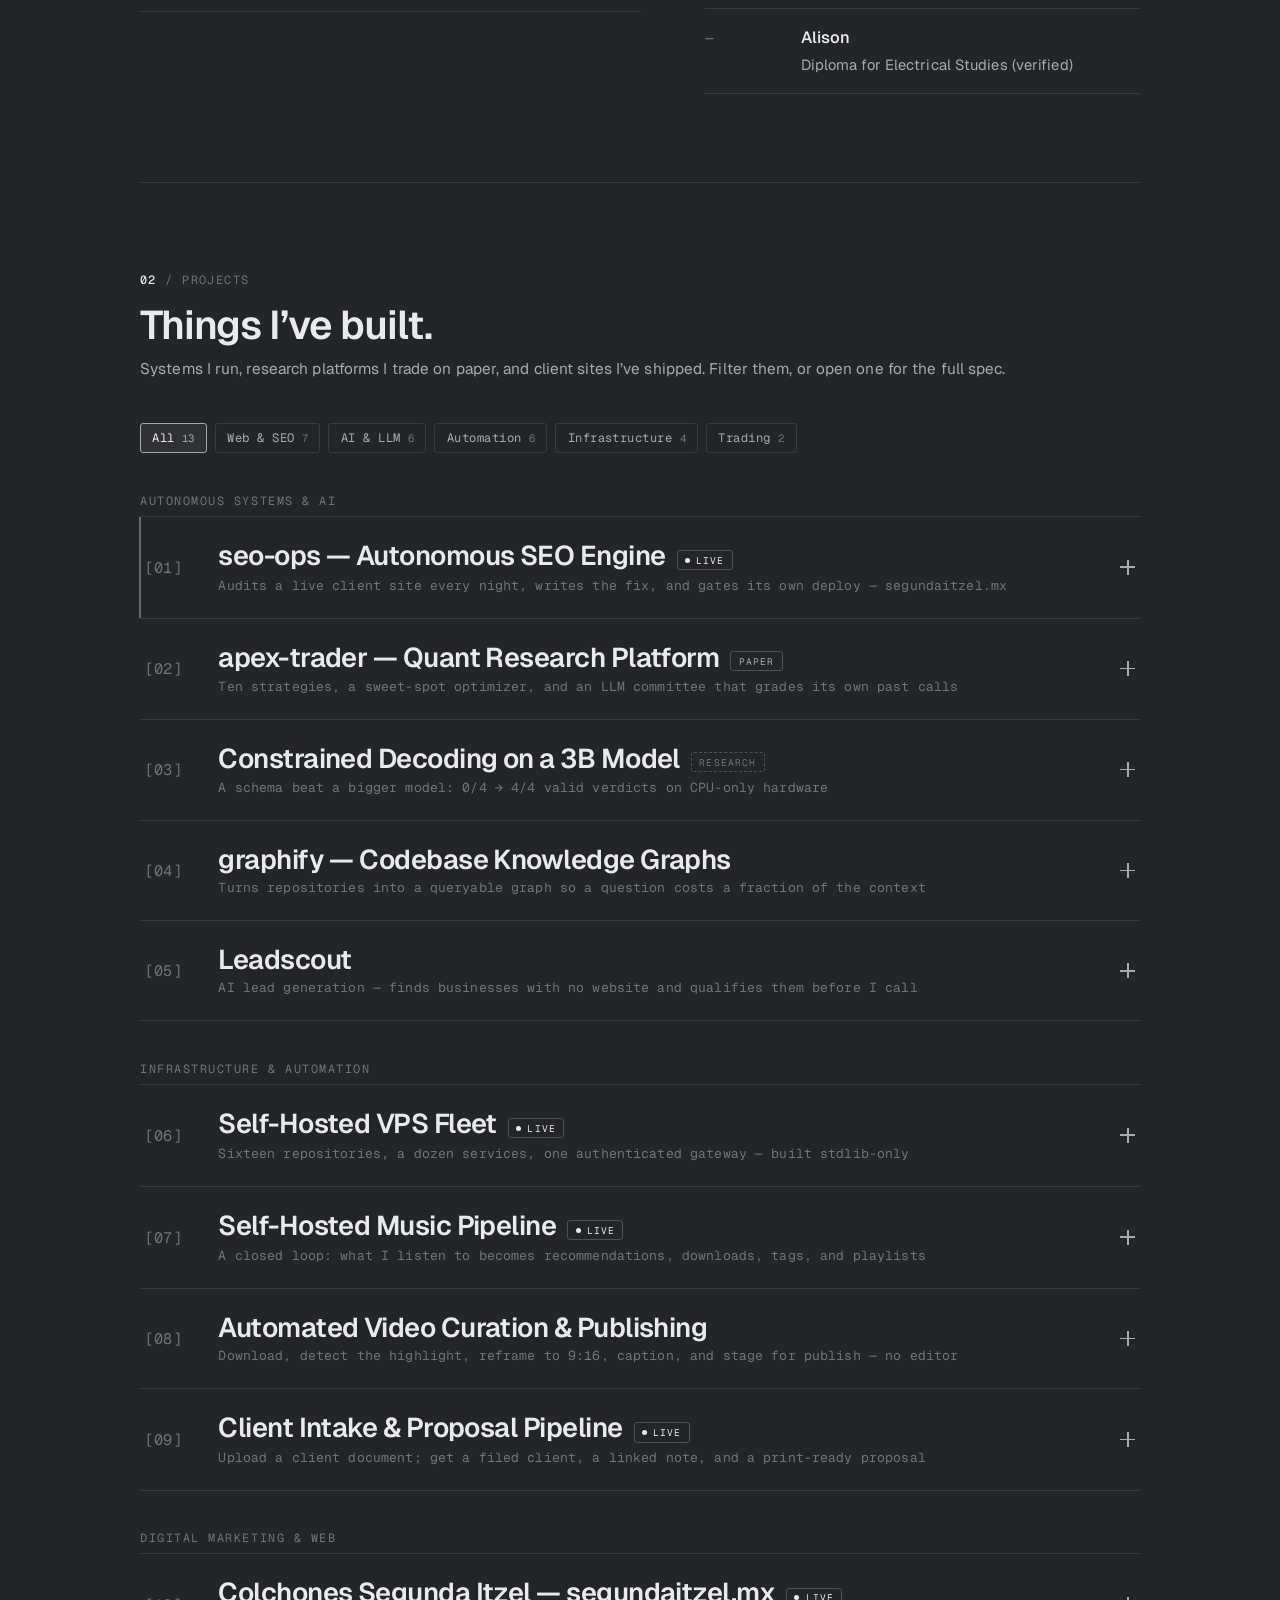
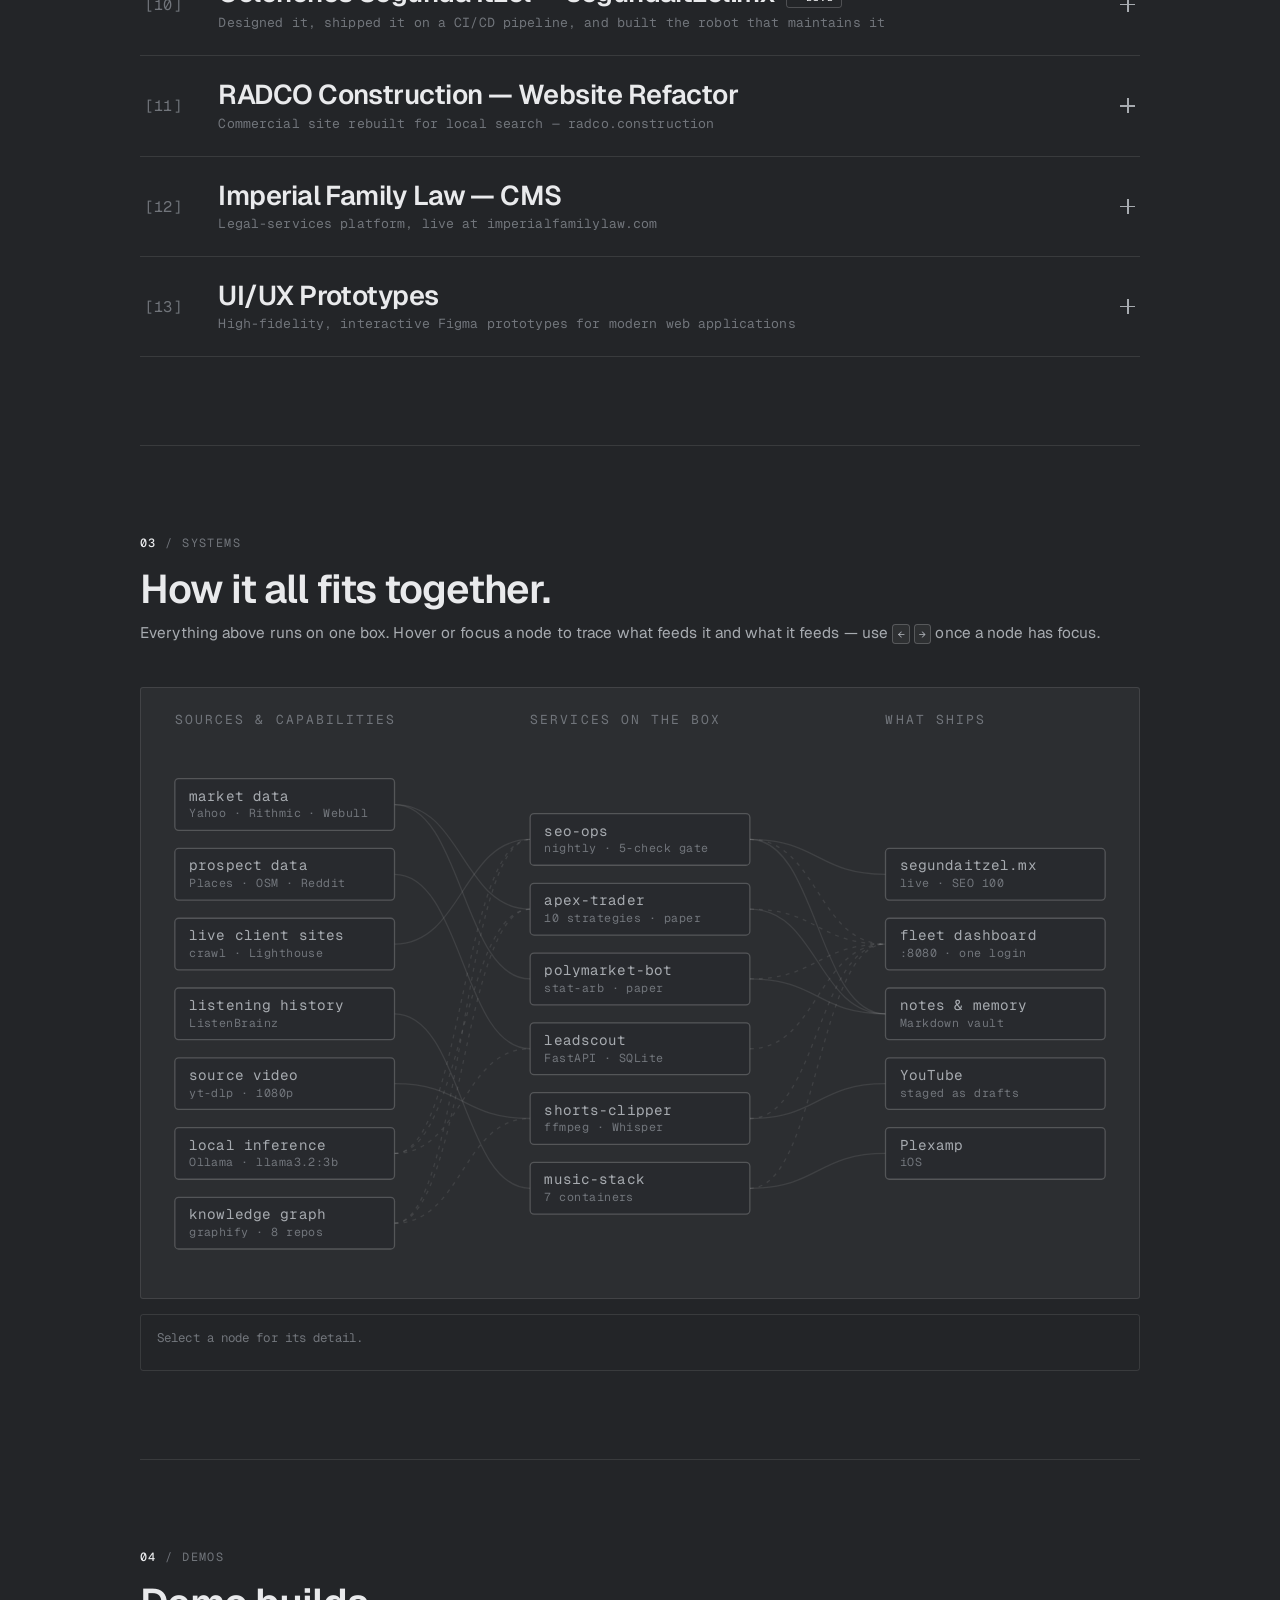
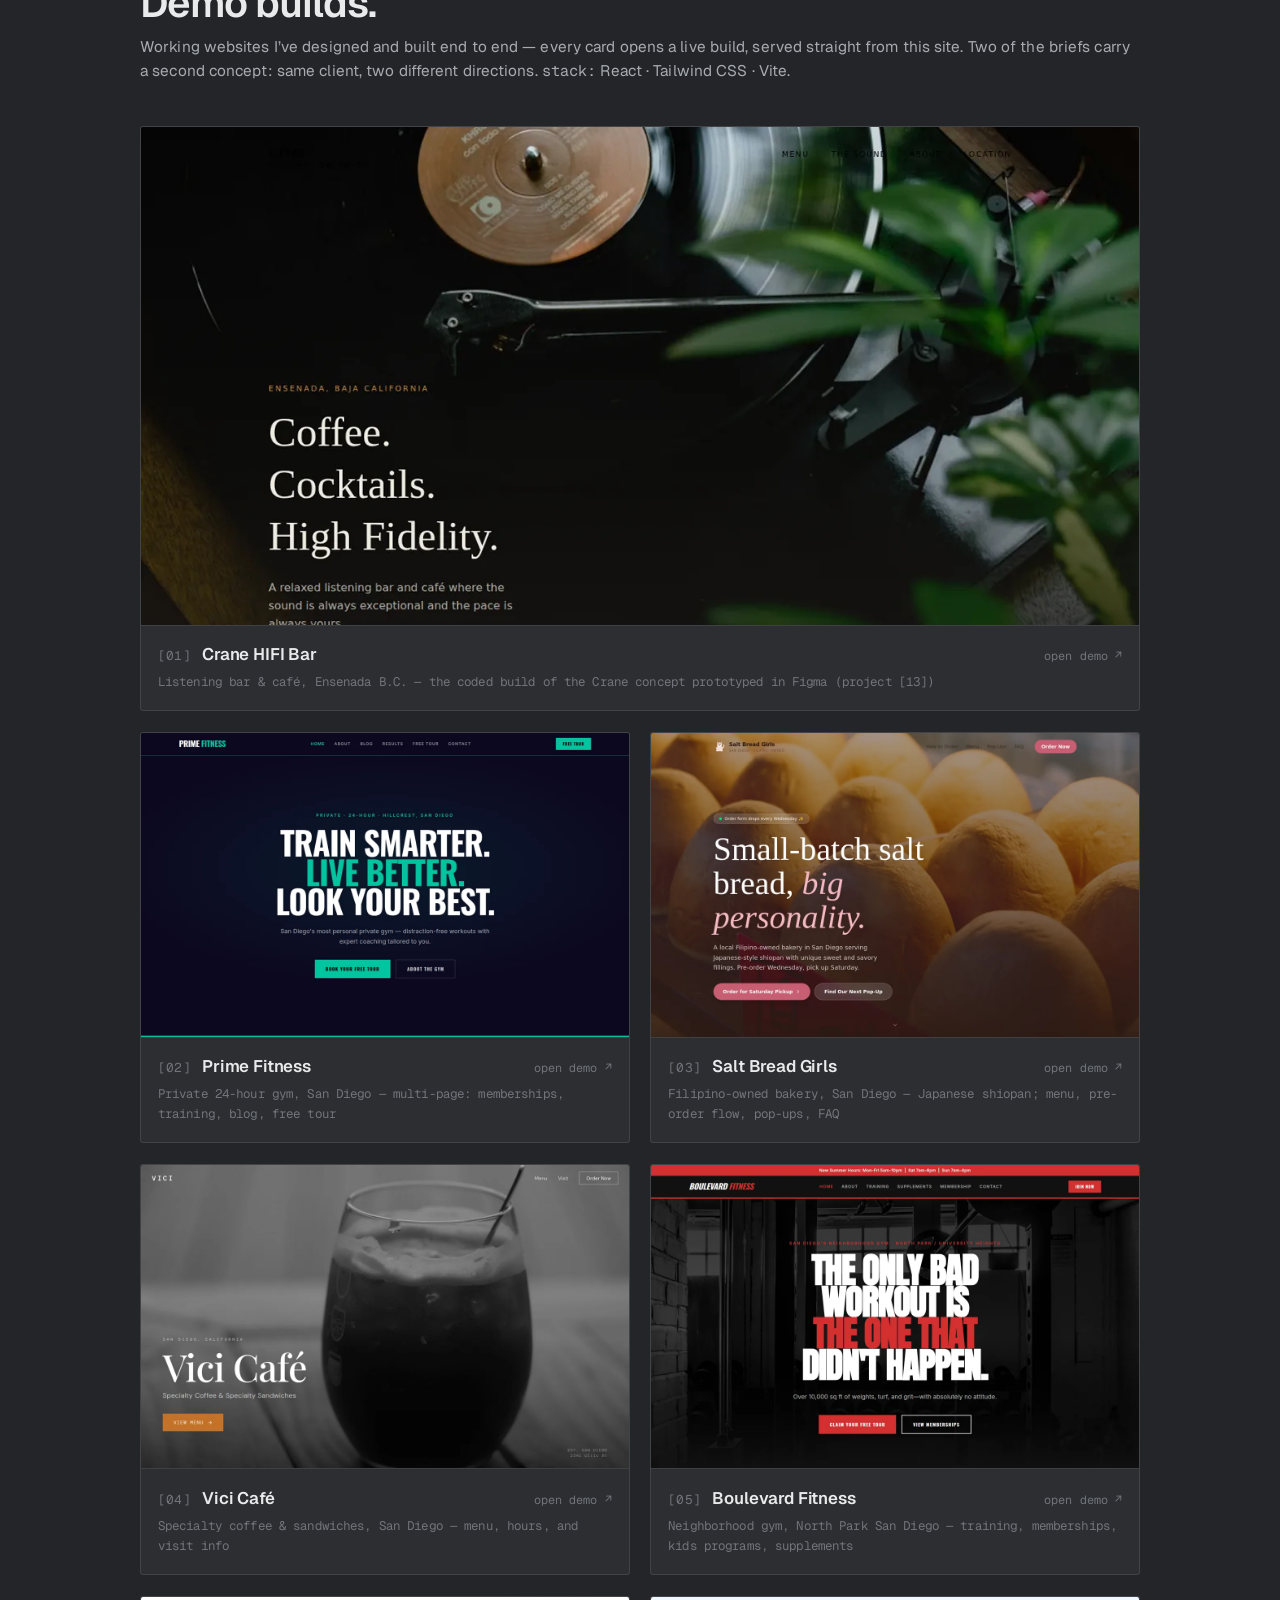
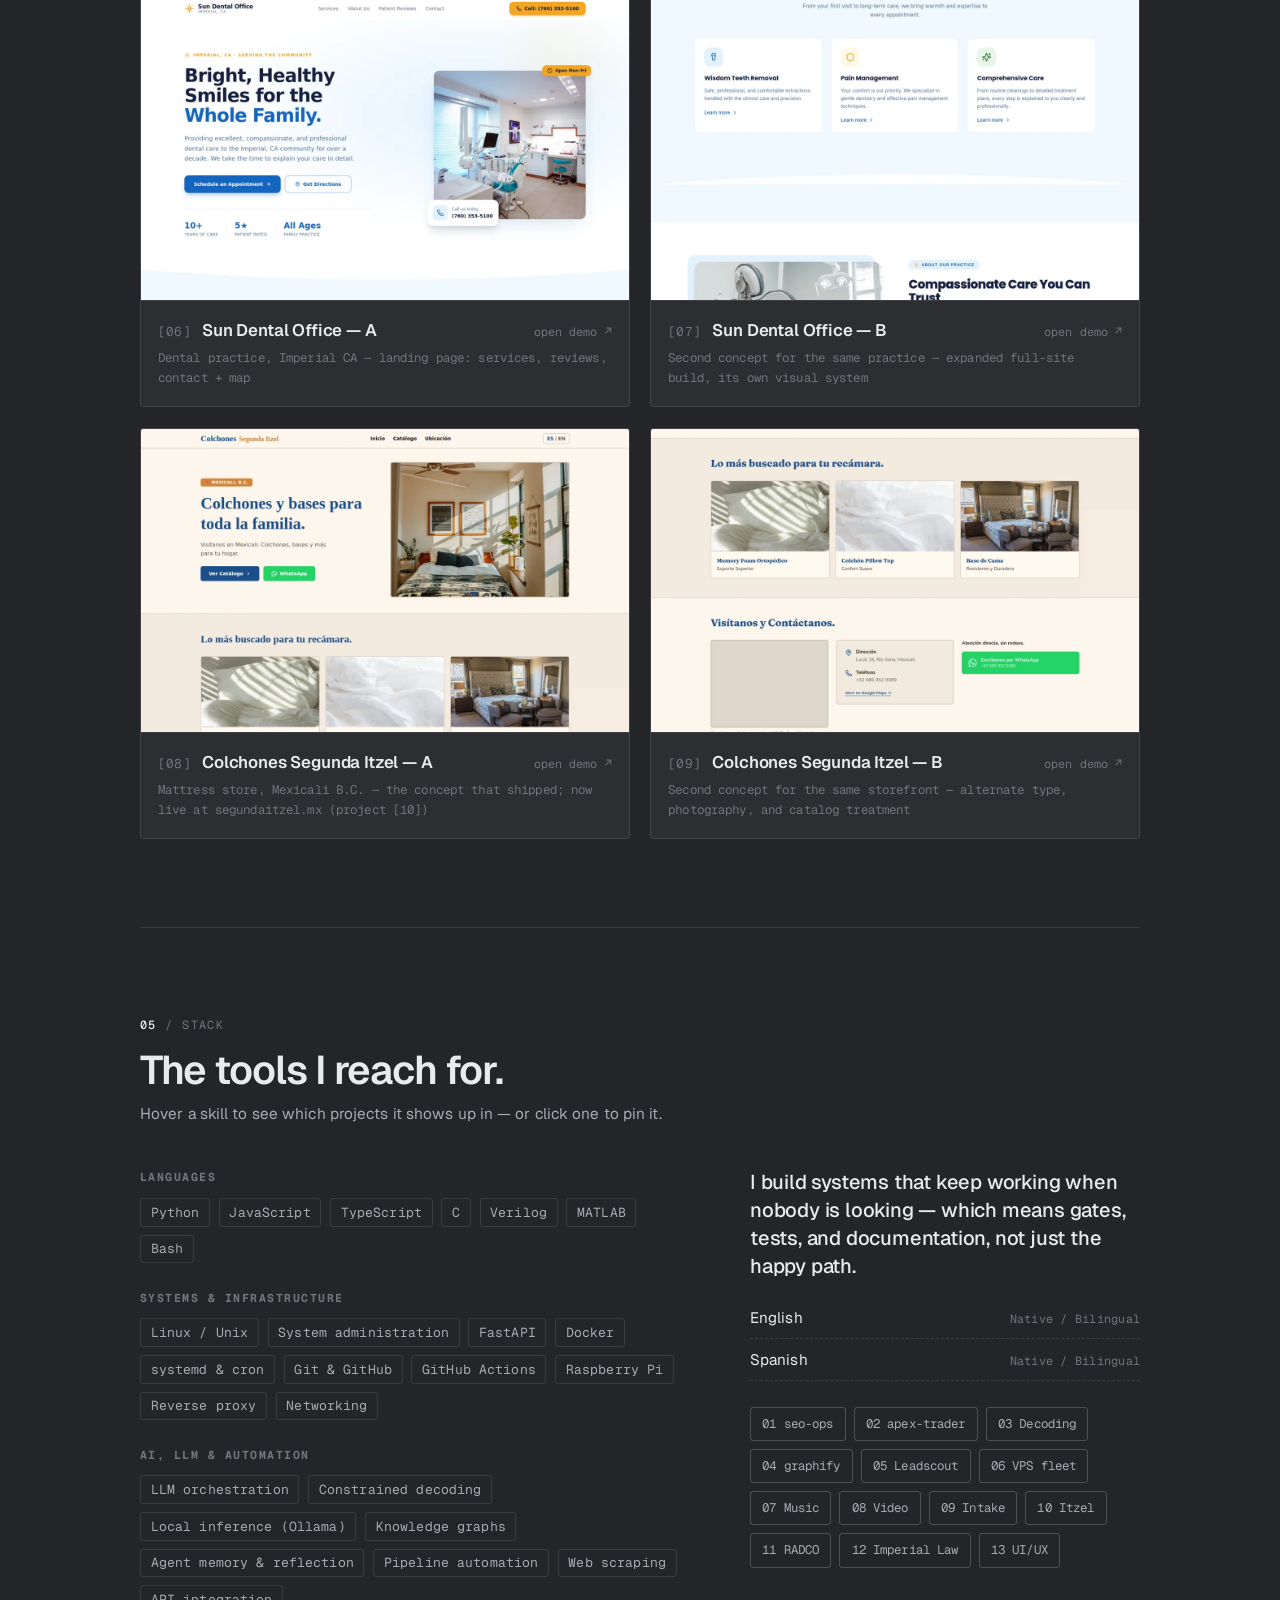
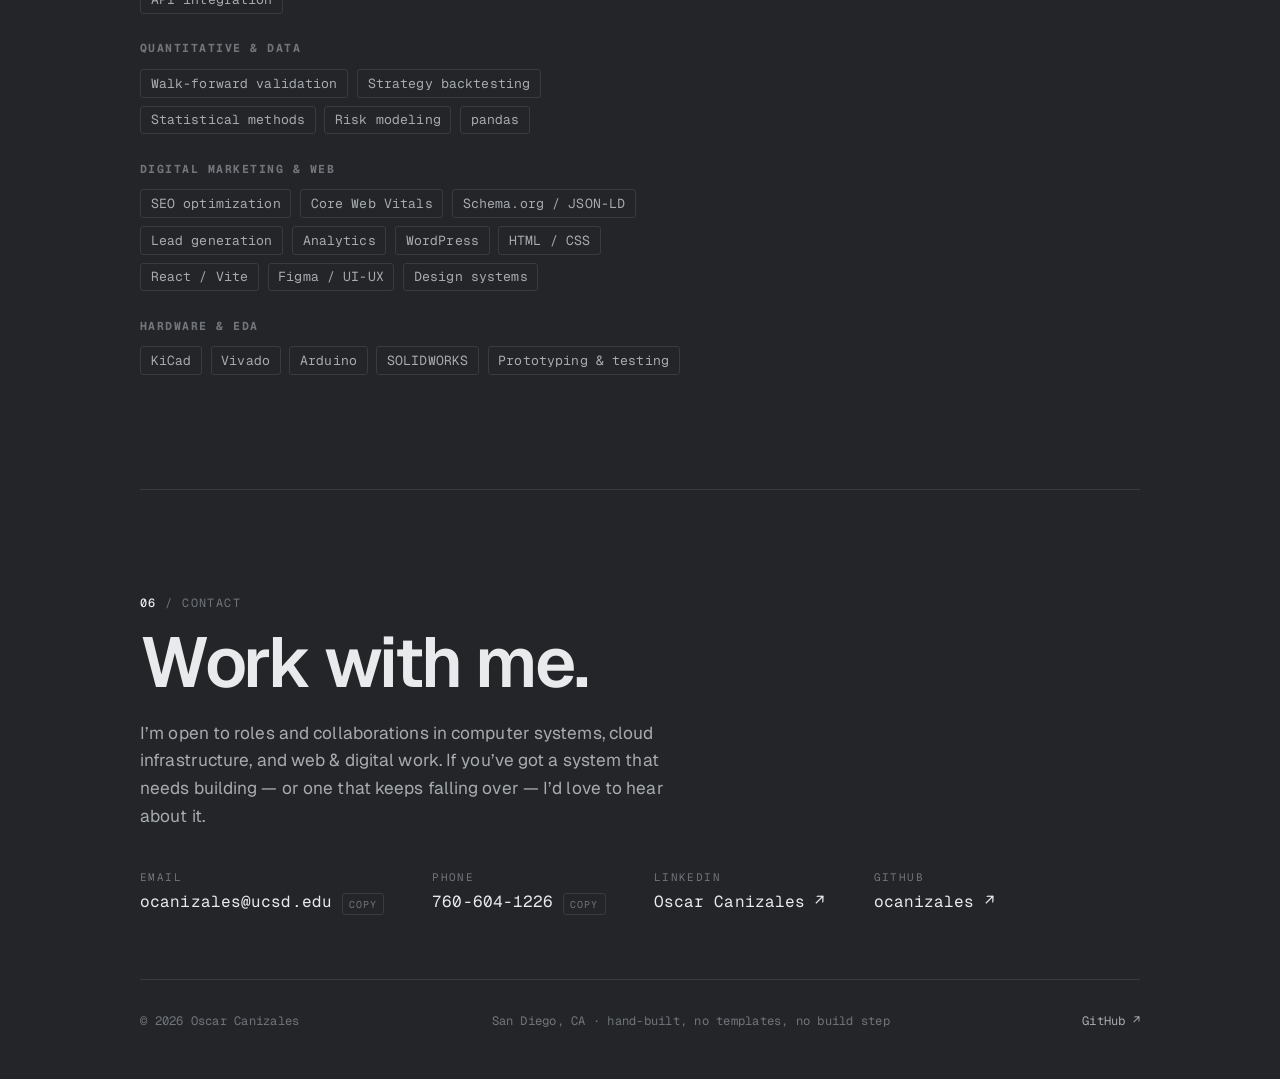
==== commit 50fb820e: "Portfolio v5: 13 projects, counted metrics, and an interactive layer Content had drifted about two w" ====
--- a/index.html
+++ b/index.html
@@ -3,9 +3,13 @@
 <head>
 <meta charset="UTF-8" />
 <meta name="viewport" content="width=device-width, initial-scale=1.0" />
-<meta name="description" content="Oscar Canizales — a San Diego–based computer engineer working on computer systems, cloud infrastructure, and hardware–software integration." />
+<meta name="description" content="Oscar Canizales — a San Diego–based computer engineer building autonomous systems: an SEO engine that ships code to a live client site behind a fail-closed gate, quant research platforms, and a self-hosted VPS fleet." />
 <meta name="author" content="Oscar Luis Canizales" />
 <title>Oscar Canizales</title>
+
+<meta property="og:type" content="website" />
+<meta property="og:title" content="Oscar Canizales — computer engineer" />
+<meta property="og:description" content="I build systems that run without me. Autonomous SEO, quant research, self-hosted infrastructure." />
 
 <link rel="preconnect" href="https://fonts.googleapis.com" />
 <link rel="preconnect" href="https://fonts.gstatic.com" crossorigin />
@@ -18,6 +22,12 @@
   Technical / spec-sheet aesthetic. Dark neutral-slate, monochrome.
   Geist (headings + prose) + Geist Mono (all metadata). Graph-paper
   dot grid, numeric indices. Hand-written HTML / CSS / vanilla JS.
+
+  Interactive layer: command palette (Cmd/Ctrl-K or /), keyboard
+  navigation (? for the map), project filters, an SVG fleet diagram
+  rendered from a data structure in main.js, count-up metrics, and a
+  pointer-tracked grid light. All of it degrades to a readable static
+  document with JS off.
 -->
 </head>
 <body>
@@ -28,44 +38,79 @@
     <a class="topbar__name" href="#top">Oscar&nbsp;Canizales</a>
     <nav class="topbar__nav" aria-label="Primary">
       <a href="#experience">Experience</a>
-      <a href="#work">Work</a>
+      <a href="#projects">Work</a>
+      <a href="#systems">Systems</a>
       <a href="#demos">Demos</a>
-      <a href="#about">About</a>
+      <a href="#about">Stack</a>
       <a class="topbar__cta" href="#contact">Work with me</a>
     </nav>
+    <button class="topbar__search" id="palette-open" aria-label="Search this site" title="Search (Ctrl K)">
+      <span class="topbar__searchlabel">Search</span>
+      <kbd>&#8984;K</kbd>
+    </button>
     <button class="topbar__burger" id="burger" aria-label="Menu" aria-expanded="false"><span></span><span></span></button>
   </div>
+  <div class="topbar__progress" id="progress" aria-hidden="true"></div>
 </header>
 
 <main>
 
   <!-- ============================ INTRO ============================ -->
   <section class="intro shell">
-    <p class="intro__eyebrow" data-reveal>Computer&nbsp;systems · cloud&nbsp;infrastructure · web&nbsp;&amp;&nbsp;digital</p>
+    <p class="intro__eyebrow" data-reveal>Computer&nbsp;systems · autonomous&nbsp;software · web&nbsp;&amp;&nbsp;digital</p>
 
     <h1 class="intro__name" data-reveal>Oscar Canizales</h1>
 
     <p class="intro__body" data-reveal>
-      I&#8217;m Oscar &#8212; a San&nbsp;Diego&#8211;based computer engineer who&#8217;s happiest when the
-      systems stay up. These days I teach kids robotics and circuits at
-      <a href="#work" class="ln">Brains&nbsp;and&nbsp;Motion</a>, and keep the lab stocked and the
-      schematics honest as a <a href="#work" class="ln">project&#8209;space officer</a> with IEEE at
-      UC&nbsp;San&nbsp;Diego. Before that I ran end&#8209;to&#8209;end IT for
-      <a href="#work" class="ln">Prime&nbsp;Networks</a>. On my own time I build
-      <a href="#proj-3" class="ln">AI lead&#8209;generation tools</a>,
-      <a href="#proj-1" class="ln">quant trading bots</a>, and
-      <a href="#proj-2" class="ln">self&#8209;host my own infrastructure</a> on a small pile of
-      Raspberry&nbsp;Pis &#8212; and I don&#8217;t trust a system until I&#8217;ve watched it break.
-      <span class="intro__aside">I like my commits small, my servers quiet, and my documentation actually written.</span>
+      I&#8217;m Oscar &#8212; a San&nbsp;Diego&#8211;based computer engineer who builds systems
+      that keep running when I&#8217;m not watching. The one I&#8217;m proudest of
+      <a href="#proj-1" class="ln">audits a client&#8217;s website every night</a>, writes the fix
+      itself, and refuses to ship it unless five independent checks pass. I also run
+      <a href="#proj-2" class="ln">quant research platforms</a>, a
+      <a href="#systems" class="ln">self&#8209;hosted VPS fleet</a>, and a
+      <a href="#proj-4" class="ln">knowledge graph over my own codebases</a>.
+      By day I teach kids robotics at <a href="#work" class="ln">Brains&nbsp;and&nbsp;Motion</a>
+      and keep the schematics honest as a <a href="#work" class="ln">project&#8209;space officer</a>
+      with IEEE at UC&nbsp;San&nbsp;Diego.
+      <span class="intro__aside">I don&#8217;t trust a system until I&#8217;ve watched it break &#8212; which is why every one of these has a gate, a test suite, or both.</span>
     </p>
 
     <div class="intro__meta" data-reveal>
       <span>Currently transferring &#183; Computer&nbsp;Engineering (ADT)</span>
       <a href="#contact" class="intro__link">Get in touch <span aria-hidden="true">&#8594;</span></a>
     </div>
+
+    <!-- ---------- live metrics band ---------- -->
+    <div class="metrics" data-reveal aria-label="Portfolio metrics">
+      <div class="metric">
+        <span class="metric__num" data-count="16">16</span>
+        <span class="metric__label">repos in<br>production</span>
+      </div>
+      <div class="metric">
+        <span class="metric__num" data-count="303">303</span>
+        <span class="metric__label">commits<br>shipped</span>
+      </div>
+      <div class="metric">
+        <span class="metric__num" data-count="662">662</span>
+        <span class="metric__label">automated<br>tests, green</span>
+      </div>
+      <div class="metric">
+        <span class="metric__num" data-count="4">4</span>
+        <span class="metric__label">unattended edits<br>to a live site</span>
+      </div>
+      <div class="metric">
+        <span class="metric__num" data-count="100">100</span>
+        <span class="metric__label">Lighthouse SEO,<br>mobile &amp; desktop</span>
+      </div>
+      <div class="metric">
+        <span class="metric__num" data-count="3.8" data-suffix="&#215;">3.8&#215;</span>
+        <span class="metric__label">less context per<br>codebase question</span>
+      </div>
+    </div>
+    <p class="metrics__note" data-reveal><span class="mono">note:</span> counted from the repositories themselves, not estimated. Press <kbd>&#8984;K</kbd> to search this site, <kbd>?</kbd> for the keyboard map.</p>
   </section>
 
-  <!-- ============================ EXPERIENCE (year lists) ============================ -->
+  <!-- ============================ EXPERIENCE ============================ -->
   <section class="section shell" id="experience" data-reveal>
     <div class="section__head">
       <p class="section__kick"><b>01</b> / EXPERIENCE</p>
@@ -125,6 +170,23 @@
                 <ul>
                   <li>Oversee laboratory project-space infrastructure, maintaining component inventories and equipment availability for student projects.</li>
                   <li>Provide technical guidance to peer engineers &#8212; schematic debugging and component selection.</li>
+                </ul>
+              </div>
+            </div>
+          </li>
+
+          <li class="yrow" data-exp>
+            <button class="yrow__btn" aria-expanded="false" aria-controls="exp-4">
+              <span class="yrow__year">2025&#8211;</span>
+              <span class="yrow__what"><b>Independent &#8212; web &amp; systems</b><span class="yrow__role">Design, build, and maintain client sites</span></span>
+              <span class="yrow__plus" aria-hidden="true"></span>
+            </button>
+            <div class="yrow__detail" id="exp-4" role="region">
+              <div class="yrow__detailinner">
+                <ul>
+                  <li>Design, build, and deploy commercial websites end to end &#8212; Figma through to a live domain on client hosting.</li>
+                  <li>Operate an ongoing SEO retainer for a live storefront, backed by a nightly audit pipeline I wrote and run myself.</li>
+                  <li>Produce client audits and proposals from a documented intake pipeline rather than one-off documents.</li>
                 </ul>
               </div>
             </div>
@@ -163,161 +225,323 @@
     <div class="section__head">
       <p class="section__kick"><b>02</b> / PROJECTS</p>
       <h2 class="section__title">Things I&#8217;ve built.</h2>
-      <p class="section__note">Systems I run and client sites I&#8217;ve shipped. Open one for the details.</p>
-    </div>
+      <p class="section__note">Systems I run, research platforms I trade on paper, and client sites I&#8217;ve shipped. Filter them, or open one for the full spec.</p>
+    </div>
+
+    <!-- ---------- filter bar ---------- -->
+    <div class="filters" role="group" aria-label="Filter projects by category">
+      <button class="filter is-on" data-filter="all">All <span class="filter__n">13</span></button>
+      <button class="filter" data-filter="web">Web &amp; SEO <span class="filter__n">7</span></button>
+      <button class="filter" data-filter="ai">AI &amp; LLM <span class="filter__n">6</span></button>
+      <button class="filter" data-filter="automation">Automation <span class="filter__n">6</span></button>
+      <button class="filter" data-filter="infra">Infrastructure <span class="filter__n">4</span></button>
+      <button class="filter" data-filter="trading">Trading <span class="filter__n">2</span></button>
+    </div>
+    <p class="filters__empty" id="filters-empty" hidden>No projects in that category.</p>
 
     <div class="pgroup">
-      <p class="pgroup__label">Systems &amp; software</p>
+      <p class="pgroup__label">Autonomous systems &amp; AI</p>
       <ul class="projects">
 
         <!-- 01 -->
-        <li class="project" id="proj-1" data-project="1">
+        <li class="project project--flag" id="proj-1" data-project="1" data-cat="ai web automation">
           <button class="project__head" aria-expanded="false" aria-controls="proj-1-detail">
             <span class="project__no">01</span>
             <span class="project__titles">
-              <span class="project__titlerow"><span class="project__title">Automated Quantitative Trading Bots</span></span>
-              <span class="project__tag">Python quant stack spanning Polymarket prediction markets and a separate stocks/futures engine</span>
-            </span>
-            <span class="project__plus" aria-hidden="true"></span>
-          </button>
-          <div class="project__detail" id="proj-1-detail" role="region" aria-label="Automated Quantitative Trading Bots">
-            <div class="project__grid">
-              <div class="project__prose">
-                <h4>Problem</h4>
-                <p>Fast prediction markets and futures punish slow, emotion-driven decisions. I wanted execution that was systematic and backtested, with every strategy proven out before it saw real capital.</p>
-                <h4>Approach</h4>
-                <p>Built two engines in Python: one trading Polymarket BTC up/down markets with a statistical-arbitrage layer, the other running stocks and futures through the Webull OpenAPI on Lucid/Rithmic data feeds. Both share whale-tracking, live dashboards, and a walk-forward backtester plus optimizer that validates a strategy before any capital is committed.</p>
-                <h4>Results</h4>
-                <ul>
-                  <li>Best validated momentum combo returned <b>+0.72R</b> per trade with a <b>2.55 profit factor</b> in walk-forward testing.</li>
-                  <li>An 8-year walk-forward flagged the statistical-arbitrage strategies as non-robust, so they were kept to <b>paper trading only</b>.</li>
-                  <li>Two independent engines run off one shared validation and dashboard layer, so no strategy goes live unvalidated.</li>
-                </ul>
-              </div>
-              <div class="project__aside">
-                <p class="project__stack">Python · Polymarket API · Webull OpenAPI · Statistical arbitrage · Backtesting</p>
+              <span class="project__titlerow"><span class="project__title">seo-ops &#8212; Autonomous SEO Engine</span><span class="status status--live">Live</span></span>
+              <span class="project__tag">Audits a live client site every night, writes the fix, and gates its own deploy &#8212; segundaitzel.mx</span>
+            </span>
+            <span class="project__plus" aria-hidden="true"></span>
+          </button>
+          <div class="project__detail" id="proj-1-detail" role="region" aria-label="seo-ops Autonomous SEO Engine">
+            <div class="project__grid">
+              <div class="project__prose">
+                <h4>Problem</h4>
+                <p>SEO retainers fail in month seven, not month one &#8212; not because anyone runs out of ideas, but because nobody keeps doing the small unglamorous work every single night. I wanted a system that did the work on a schedule and could be trusted to touch a paying client&#8217;s live website without me reviewing every diff.</p>
+                <h4>Approach</h4>
+                <p>A Python pipeline that runs at 03:00 and resumes at 07:00. It crawls the live site, runs Lighthouse locally for mobile and desktop, appends one immutable row to an append-only metrics CSV, then picks the highest-value task off a backlog and writes the change in an isolated git worktree. Nothing publishes until a <b>five-check gate</b> passes, and the gate fails closed: anything it cannot evaluate counts as a failure, never a pass.</p>
+                <h4>The five checks</h4>
+                <ul>
+                  <li>The build exits zero, and the task produced a diff at all.</li>
+                  <li>That diff touches only files on the task&#8217;s allowlist.</li>
+                  <li>The post-change audit shows no regression <b>per page, keyed on path</b> &#8212; site-wide averages let one page&#8217;s loss get paid for by another page&#8217;s gain, so they are not the unit of judgement.</li>
+                  <li>The built directory kept every file it had, and everything that was well-formed XML still is.</li>
+                </ul>
+                <h4>Results</h4>
+                <ul>
+                  <li><b>4</b> code changes written and shipped to a live client site unattended &#8212; schema fixes, a sitemap <span class="mono">lastmod</span>, and a render-blocking font fix &#8212; <b>4/4</b> gate-passed, zero rollbacks.</li>
+                  <li>The site it maintains holds <b>100</b> Lighthouse SEO on mobile and desktop, with <b>100%</b> meta completeness and alt coverage.</li>
+                  <li><b>368</b> tests over the engine, including guards that refuse to render two YAML traps that would otherwise print garbage into a client&#8217;s proposal PDF.</li>
+                  <li>Same engine renders client audits and proposals to print-ready PDF from YAML.</li>
+                </ul>
+              </div>
+              <div class="project__aside">
+                <p class="project__stack">Python 3.11 · Lighthouse · headless Chromium · Jinja2 · git worktrees · cron · Claude</p>
+                <p class="project__urls"><a href="https://segundaitzel.mx" target="_blank" rel="noopener">segundaitzel.mx &#8212; the site it maintains &#8599;</a></p>
               </div>
             </div>
           </div>
         </li>
 
         <!-- 02 -->
-        <li class="project" id="proj-2" data-project="2">
+        <li class="project" id="proj-2" data-project="2" data-cat="ai trading automation">
           <button class="project__head" aria-expanded="false" aria-controls="proj-2-detail">
             <span class="project__no">02</span>
             <span class="project__titles">
-              <span class="project__titlerow"><span class="project__title">Self-Hosted Infrastructure</span></span>
-              <span class="project__tag">Fedora and Raspberry Pi homelab — self-hosted services behind a reverse proxy, monitored and backed up</span>
-            </span>
-            <span class="project__plus" aria-hidden="true"></span>
-          </button>
-          <div class="project__detail" id="proj-2-detail" role="region" aria-label="Self-Hosted Infrastructure">
-            <div class="project__grid">
-              <div class="project__prose">
-                <h4>Problem</h4>
-                <p>I wanted always-on private services that I fully owned, and a real environment to learn cloud fundamentals rather than a sandbox that resets when I close it.</p>
-                <h4>Approach</h4>
-                <p>Built a homelab on Fedora Linux with Raspberry Pi nodes, running self-hosted services behind a reverse proxy. Added monitoring and automated backups, and treated the whole setup as documented, reproducible infrastructure.</p>
-                <h4>Results</h4>
-                <ul>
-                  <li>Always-on private services with end-to-end system-administration ownership.</li>
-                  <li>A live sandbox for cloud fundamentals — networking, uptime, and diagnostics under real load.</li>
-                </ul>
-              </div>
-              <div class="project__aside">
-                <p class="project__stack">Fedora Linux · Raspberry Pi · System administration · Networking · Bash</p>
+              <span class="project__titlerow"><span class="project__title">apex-trader &#8212; Quant Research Platform</span><span class="status">Paper</span></span>
+              <span class="project__tag">Ten strategies, a sweet-spot optimizer, and an LLM committee that grades its own past calls</span>
+            </span>
+            <span class="project__plus" aria-hidden="true"></span>
+          </button>
+          <div class="project__detail" id="proj-2-detail" role="region" aria-label="apex-trader Quant Research Platform">
+            <div class="project__grid">
+              <div class="project__prose">
+                <h4>Problem</h4>
+                <p>A backtest that looks good on one slice of history tells you almost nothing. I wanted a platform where a strategy has to survive walk-forward validation before it is allowed near capital, and where the answer &#8220;this does not work&#8221; is a first-class result rather than a reason to keep tuning.</p>
+                <h4>Approach</h4>
+                <p>Ten strategies &#8212; MA crossover, opening-range breakout, an ORB retest variant, mean reversion, MACD-with-trend-filter, order-flow, gap reversion, and more &#8212; over CME futures (ES, NQ, GC) and equities. An optimizer searches each strategy&#8217;s parameters <em>and</em> the risk:reward and stop width jointly, maximizing risk-adjusted expectancy behind a minimum-trades floor and a max-drawdown cap. Brokers are pluggable behind one interface; paper is the default.</p>
+                <h4>The committee memory loop</h4>
+                <p>An LLM committee debates each setup, but the interesting half is that it is scored afterward. Verdicts are journaled as <span class="mono">pending</span>; five trading days later a second pass reads the real cached bars, computes the direction-adjusted move, and stores one short lesson per entry &#8212; which then gets injected into every future run. Ported from TradingAgents&#8217; reflection design, rebuilt stdlib-only in plain markdown with no vector database.</p>
+                <h4>Results</h4>
+                <ul>
+                  <li>Best validated combo: <b>+0.72R</b> per trade at a <b>2.55</b> profit factor on GOLD daily, walk-forward.</li>
+                  <li>An 8-year walk-forward flagged the statistical-arbitrage family as non-robust, so it was held to <b>paper only</b> &#8212; the platform earning its keep by saying no.</li>
+                  <li><b>134</b> tests. The ORB retest runs live on paper against NQ.</li>
+                  <li>Committee runs weekday nights on a local model, at zero API cost.</li>
+                </ul>
+              </div>
+              <div class="project__aside">
+                <p class="project__stack">Python · pandas · Rithmic / Lucid · Webull OpenAPI · Ollama · walk-forward optimization</p>
               </div>
             </div>
           </div>
         </li>
 
         <!-- 03 -->
-        <li class="project" id="proj-3" data-project="3">
+        <li class="project" id="proj-3" data-project="3" data-cat="ai trading">
           <button class="project__head" aria-expanded="false" aria-controls="proj-3-detail">
             <span class="project__no">03</span>
             <span class="project__titles">
-              <span class="project__titlerow"><span class="project__title">Leadscout</span></span>
-              <span class="project__tag">AI lead-gen for a web-design business, self-hosted on localhost:8820</span>
-            </span>
-            <span class="project__plus" aria-hidden="true"></span>
-          </button>
-          <div class="project__detail" id="proj-3-detail" role="region" aria-label="Leadscout">
-            <div class="project__grid">
-              <div class="project__prose">
-                <h4>Problem</h4>
-                <p>Selling web design means finding the businesses that don't have a website yet, which are exactly the prospects that are hardest to surface by hand. I wanted a tool that pulled them automatically and told me which ones were actually worth contacting.</p>
-                <h4>Approach</h4>
-                <p>Built a FastAPI and SQLite service with a vanilla-JavaScript dashboard that pulls candidate businesses from Google Places, OpenStreetMap, and Reddit. An LLM (Claude) identifies and qualifies the ones with no website and streamlines the outreach step. Runs locally on port 8820.</p>
-                <h4>Results</h4>
-                <ul>
-                  <li>Merges three independent sources (Google Places, OpenStreetMap, Reddit) into one qualified lead list.</li>
-                  <li>Uses Claude to flag no-website prospects and prep outreach, so I contact only real leads.</li>
-                  <li>Productized version of my earlier AI-powered lead-generation system.</li>
-                </ul>
-              </div>
-              <div class="project__aside">
-                <p class="project__stack">Python · FastAPI · SQLite · JavaScript · Google Places API · Claude/LLM</p>
+              <span class="project__titlerow"><span class="project__title">Constrained Decoding on a 3B Model</span><span class="status status--note">Research</span></span>
+              <span class="project__tag">A schema beat a bigger model: 0/4 &#8594; 4/4 valid verdicts on CPU-only hardware</span>
+            </span>
+            <span class="project__plus" aria-hidden="true"></span>
+          </button>
+          <div class="project__detail" id="proj-3-detail" role="region" aria-label="Constrained Decoding on a 3B Model">
+            <div class="project__grid">
+              <div class="project__prose">
+                <h4>Problem</h4>
+                <p>The trading committee needed structured verdicts from a language model running locally on a CPU-only VPS &#8212; no GPU, no API budget. A 3-billion-parameter model asked politely for JSON returned prose, fences, and half-objects. Every one of those parsed to nothing, and the committee silently degraded to a dry run without saying so.</p>
+                <h4>Approach</h4>
+                <p>Rather than reaching for a larger model, I moved the constraint from the prompt into the decoder: a JSON schema enforced at generation time, so invalid tokens are never sampled in the first place. I also fixed the quieter bug behind it &#8212; the backend was requesting a model name that wasn&#8217;t served, 404ing, and falling back to dry-run without surfacing an error.</p>
+                <h4>Results</h4>
+                <ul>
+                  <li>Verdict parse rate went from <b>0/4</b> to <b>4/4</b> on the same 3B model &#8212; a schema outperformed a parameter-count upgrade.</li>
+                  <li>The backend now auto-selects an installed model instead of failing invisibly.</li>
+                  <li>Standing rule that came out of it: <b>never fake a verdict on a parse failure</b>. A pipeline that reports success on no data is worse than one that stops.</li>
+                  <li>Runs at zero marginal cost on hardware I already pay for.</li>
+                </ul>
+              </div>
+              <div class="project__aside">
+                <p class="project__stack">Ollama · llama3.2:3b · JSON-schema constrained decoding · Python</p>
               </div>
             </div>
           </div>
         </li>
 
         <!-- 04 -->
-        <li class="project" id="proj-4" data-project="4">
+        <li class="project" id="proj-4" data-project="4" data-cat="ai infra">
           <button class="project__head" aria-expanded="false" aria-controls="proj-4-detail">
             <span class="project__no">04</span>
             <span class="project__titles">
-              <span class="project__titlerow"><span class="project__title">Client CRM</span><span class="status">In progress</span></span>
-              <span class="project__tag">Contacts, deal stages, and follow-ups for my IT and web-design work</span>
-            </span>
-            <span class="project__plus" aria-hidden="true"></span>
-          </button>
-          <div class="project__detail" id="proj-4-detail" role="region" aria-label="Client CRM">
-            <div class="project__grid">
-              <div class="project__prose">
-                <h4>Problem</h4>
-                <p>My IT and web-design clients live scattered across email threads, notes, and the Leadscout lead pipeline, with no single place to track who needs a follow-up. I wanted one system for contacts, deal stages, and reminders that the Leadscout lead flow could feed into directly.</p>
-                <h4>Approach</h4>
-                <p>A self-built CRM on the same stack I use across these projects: a FastAPI backend over a SQL datastore, with a lightweight JavaScript frontend. The core model is contacts, deal stages, notes, and reminders, so a lead can move from first contact to closed work in one place. Leadscout is meant to write new leads straight in, rather than dumping them somewhere I have to re-key by hand.</p>
-                <h4>Goals</h4>
-                <ul>
-                  <li>Will give the Leadscout lead flow a home, turning raw leads into tracked contacts and deal stages.</li>
-                  <li>Aims to centralize follow-ups, notes, and reminders so client work stops slipping between tools.</li>
-                  <li>Will run self-hosted on the same Python / FastAPI / SQL stack as the rest of the portfolio.</li>
-                </ul>
-              </div>
-              <div class="project__aside">
-                <p class="project__stack">Python · FastAPI · SQL · JavaScript</p>
+              <span class="project__titlerow"><span class="project__title">graphify &#8212; Codebase Knowledge Graphs</span></span>
+              <span class="project__tag">Turns repositories into a queryable graph so a question costs a fraction of the context</span>
+            </span>
+            <span class="project__plus" aria-hidden="true"></span>
+          </button>
+          <div class="project__detail" id="proj-4-detail" role="region" aria-label="graphify Codebase Knowledge Graphs">
+            <div class="project__grid">
+              <div class="project__prose">
+                <h4>Problem</h4>
+                <p>Answering &#8220;what breaks if I change this function&#8221; across a dozen repositories meant grepping and reading files until the answer appeared, which is slow for a person and expensive for a model. The information is a graph; searching it as flat text throws that structure away.</p>
+                <h4>Approach</h4>
+                <p>Built a pipeline that ingests code <em>and</em> documentation into a persistent graph &#8212; identifying god nodes, running community detection, and exposing query, path, and blast-radius operations. Rolled it out across the whole fleet and wired the refresh into a scheduled job so the graphs never go stale.</p>
+                <h4>Results</h4>
+                <ul>
+                  <li><b>8</b> repositories onboarded and kept current by a scheduled rebuild, at <b>zero</b> token cost.</li>
+                  <li><b>3.8&#215;</b> less context per codebase question overall, and <b>7.2&#215;</b> on targeted queries.</li>
+                  <li>Blast-radius queries return the affected set directly &#8212; a 14-node impact analysis where the alternative was reading the repository.</li>
+                </ul>
+              </div>
+              <div class="project__aside">
+                <p class="project__stack">Python · graph construction · community detection · scheduled indexing</p>
               </div>
             </div>
           </div>
         </li>
 
         <!-- 05 -->
-        <li class="project" id="proj-5" data-project="5">
+        <li class="project" id="proj-5" data-project="5" data-cat="ai web">
           <button class="project__head" aria-expanded="false" aria-controls="proj-5-detail">
             <span class="project__no">05</span>
             <span class="project__titles">
-              <span class="project__titlerow"><span class="project__title">Automated Video Curation &amp; Publishing Pipeline</span></span>
-              <span class="project__tag">Python pipeline that scrapes, clips, and publishes video content end-to-end, with no manual editing</span>
-            </span>
-            <span class="project__plus" aria-hidden="true"></span>
-          </button>
-          <div class="project__detail" id="proj-5-detail" role="region" aria-label="Automated Video Curation and Publishing Pipeline">
-            <div class="project__grid">
-              <div class="project__prose">
-                <h4>Problem</h4>
-                <p>Producing highlight clips by hand meant sourcing footage, reviewing it, and cutting each segment before anything could go out. I wanted the full path from raw footage to publish-ready video to run without manual work in the loop.</p>
-                <h4>Approach</h4>
-                <p>Built a Python pipeline that scrapes source video, filters and curates it against selection rules, then cuts and encodes the clips with ffmpeg. API integration ties the sourcing and publishing stages into one repeatable, hands-off workflow.</p>
-                <h4>Results</h4>
-                <ul>
-                  <li>End-to-end automation: raw footage in, publish-ready video out, no manual editing between stages.</li>
-                  <li>Repeatable, reproducible runs with standardized ffmpeg output.</li>
-                </ul>
-              </div>
-              <div class="project__aside">
-                <p class="project__stack">Python · ffmpeg · Web scraping · Automation · API integration</p>
+              <span class="project__titlerow"><span class="project__title">Leadscout</span></span>
+              <span class="project__tag">AI lead generation &#8212; finds businesses with no website and qualifies them before I call</span>
+            </span>
+            <span class="project__plus" aria-hidden="true"></span>
+          </button>
+          <div class="project__detail" id="proj-5-detail" role="region" aria-label="Leadscout">
+            <div class="project__grid">
+              <div class="project__prose">
+                <h4>Problem</h4>
+                <p>Selling web design means finding businesses that don&#8217;t have a website yet &#8212; exactly the prospects that are hardest to surface by hand, because the usual way you find a business is by finding its website.</p>
+                <h4>Approach</h4>
+                <p>A FastAPI and SQLite service with a vanilla-JavaScript dashboard that pulls candidate businesses from Google Places, OpenStreetMap, and Reddit, merges them, and uses an LLM to identify and qualify the ones with no web presence. Runs self-hosted behind the fleet gateway.</p>
+                <h4>Results</h4>
+                <ul>
+                  <li>Three independent sources merged into one deduplicated, qualified lead list.</li>
+                  <li>Outreach is prepped per lead, so contact time goes to real prospects.</li>
+                  <li>Feeds directly into the client intake pipeline &#8212; a qualified lead becomes a filed client without re-keying.</li>
+                </ul>
+              </div>
+              <div class="project__aside">
+                <p class="project__stack">Python · FastAPI · SQLite · JavaScript · Google Places API · OpenStreetMap · Claude</p>
+              </div>
+            </div>
+          </div>
+        </li>
+
+      </ul>
+    </div>
+
+    <div class="pgroup">
+      <p class="pgroup__label">Infrastructure &amp; automation</p>
+      <ul class="projects">
+
+        <!-- 06 -->
+        <li class="project" id="proj-6" data-project="6" data-cat="infra">
+          <button class="project__head" aria-expanded="false" aria-controls="proj-6-detail">
+            <span class="project__no">06</span>
+            <span class="project__titles">
+              <span class="project__titlerow"><span class="project__title">Self-Hosted VPS Fleet</span><span class="status status--live">Live</span></span>
+              <span class="project__tag">Sixteen repositories, a dozen services, one authenticated gateway &#8212; built stdlib-only</span>
+            </span>
+            <span class="project__plus" aria-hidden="true"></span>
+          </button>
+          <div class="project__detail" id="proj-6-detail" role="region" aria-label="Self-Hosted VPS Fleet">
+            <div class="project__grid">
+              <div class="project__prose">
+                <h4>Problem</h4>
+                <p>I wanted always-on private services I fully own, and a real environment to learn cloud fundamentals rather than a sandbox that resets when I close the tab. Then the fleet grew past the point where I could remember which port was what.</p>
+                <h4>Approach</h4>
+                <p>A Linux VPS plus Raspberry Pi nodes running everything behind one dashboard I wrote: a single-file Python service that scans every project&#8217;s git state live, checks each port with a real TCP probe, and acts as an authenticated reverse-proxy gateway so one login reaches every UI. The box has no <span class="mono">pip</span> and no Node, so the dashboard is <b>stdlib-only</b> &#8212; zero dependencies, one file to audit.</p>
+                <h4>Results</h4>
+                <ul>
+                  <li>Passwords stored as <b>PBKDF2-SHA256</b> at 200k iterations with a per-user salt; sessions are HMAC-signed, <span class="mono">HttpOnly</span>, <span class="mono">SameSite=Lax</span> cookies. No plaintext secret is stored or committed.</li>
+                  <li>The proxy is <b>allow-listed</b> to known ports, so it cannot be turned into an arbitrary SSRF pivot &#8212; a deliberate constraint, not an oversight.</li>
+                  <li>Scheduled jobs handle backups, graph rebuilds, and the nightly SEO run; secrets are guarded by a pre-push hook.</li>
+                  <li>During a security pass I found and redacted a hardcoded Google API key in a test fixture, then swept the rest of the repositories to confirm it was the only one.</li>
+                </ul>
+              </div>
+              <div class="project__aside">
+                <p class="project__stack">Linux · Python (stdlib only) · systemd · Docker · Raspberry Pi · cron · reverse proxy</p>
+              </div>
+            </div>
+          </div>
+        </li>
+
+        <!-- 07 -->
+        <li class="project" id="proj-7" data-project="7" data-cat="infra automation">
+          <button class="project__head" aria-expanded="false" aria-controls="proj-7-detail">
+            <span class="project__no">07</span>
+            <span class="project__titles">
+              <span class="project__titlerow"><span class="project__title">Self-Hosted Music Pipeline</span><span class="status status--live">Live</span></span>
+              <span class="project__tag">A closed loop: what I listen to becomes recommendations, downloads, tags, and playlists</span>
+            </span>
+            <span class="project__plus" aria-hidden="true"></span>
+          </button>
+          <div class="project__detail" id="proj-7-detail" role="region" aria-label="Self-Hosted Music Pipeline">
+            <div class="project__grid">
+              <div class="project__prose">
+                <h4>Problem</h4>
+                <p>I wanted the discovery experience of a streaming service over a library I actually own, with the phone as the only thing I ever touch.</p>
+                <h4>Approach</h4>
+                <p>Seven Dockerised services wired into a closed loop: plays scrobble out to ListenBrainz, recommendations come back, missing tracks are searched and fetched, metadata is corrected against MusicBrainz, and finished playlists appear on the phone. A separate PIN-protected request page lets other people add songs, which flow into the same pipeline on a schedule.</p>
+                <h4>Results</h4>
+                <ul>
+                  <li>Listen &#8594; recommend &#8594; fetch &#8594; tag &#8594; playlist runs end to end with no manual step.</li>
+                  <li>Concurrent writers share one lock file, so the request page and the scheduled job can never corrupt each other&#8217;s playlist builds.</li>
+                  <li>A metadata repair pass verifies the actual audio before overwriting tags &#8212; suspect files are quarantined and requeued rather than silently mislabelled.</li>
+                  <li><b>38</b> tests over the pipeline logic.</li>
+                </ul>
+              </div>
+              <div class="project__aside">
+                <p class="project__stack">Docker · Plex · ListenBrainz / MusicBrainz · Python · systemd · file locking</p>
+              </div>
+            </div>
+          </div>
+        </li>
+
+        <!-- 08 -->
+        <li class="project" id="proj-8" data-project="8" data-cat="automation ai">
+          <button class="project__head" aria-expanded="false" aria-controls="proj-8-detail">
+            <span class="project__no">08</span>
+            <span class="project__titles">
+              <span class="project__titlerow"><span class="project__title">Automated Video Curation &amp; Publishing</span></span>
+              <span class="project__tag">Download, detect the highlight, reframe to 9:16, caption, and stage for publish &#8212; no editor</span>
+            </span>
+            <span class="project__plus" aria-hidden="true"></span>
+          </button>
+          <div class="project__detail" id="proj-8-detail" role="region" aria-label="Automated Video Curation and Publishing">
+            <div class="project__grid">
+              <div class="project__prose">
+                <h4>Problem</h4>
+                <p>Producing short-form clips by hand means sourcing footage, watching all of it, and cutting each segment before anything ships. Worse, an automated cutter that picks a window mechanically tends to open the clip on its least interesting second &#8212; which is the one second that decides whether anyone watches.</p>
+                <h4>Approach</h4>
+                <p>A Python pipeline: source download at a guaranteed 1080p, audio-spike analysis to locate highlights, then an ffmpeg pass that cuts to 9:16 with motion tracking and a facecam split-screen, and Whisper for captions. I later reworked the selection stage around a hook / progression / climax model so the clip <em>opens</em> on the peak instead of building to it.</p>
+                <h4>Results</h4>
+                <ul>
+                  <li>Raw footage in, publish-ready vertical video out, with captions placed so they never cover faces or gameplay.</li>
+                  <li>Uploads stage as <b>drafts only</b>, to one authorized channel &#8212; automation that cannot publish on its own is automation you can leave running.</li>
+                  <li>Encoder pass tuned after profiling: dropped no-op scaler flags and rebalanced the preset for real throughput.</li>
+                  <li><b>33</b> tests; CLI and web-app entry points share one worker.</li>
+                </ul>
+              </div>
+              <div class="project__aside">
+                <p class="project__stack">Python · yt-dlp · ffmpeg · Whisper · Flask · YouTube Data API</p>
+              </div>
+            </div>
+          </div>
+        </li>
+
+        <!-- 09 -->
+        <li class="project" id="proj-9" data-project="9" data-cat="infra web automation">
+          <button class="project__head" aria-expanded="false" aria-controls="proj-9-detail">
+            <span class="project__no">09</span>
+            <span class="project__titles">
+              <span class="project__titlerow"><span class="project__title">Client Intake &amp; Proposal Pipeline</span><span class="status status--live">Live</span></span>
+              <span class="project__tag">Upload a client document; get a filed client, a linked note, and a print-ready proposal</span>
+            </span>
+            <span class="project__plus" aria-hidden="true"></span>
+          </button>
+          <div class="project__detail" id="proj-9-detail" role="region" aria-label="Client Intake and Proposal Pipeline">
+            <div class="project__grid">
+              <div class="project__prose">
+                <h4>Problem</h4>
+                <p>Client work was scattered across email threads, PDFs, and notes, with no single place that knew who a client was or what had been promised. Proposals were hand-assembled documents, which is exactly how two clients end up with different versions of the same offer.</p>
+                <h4>Approach</h4>
+                <p>An upload page on the fleet dashboard hands the file to an intake module that files the raw document as an attachment, extracts its text into a generated note, and updates the client record and registry. From there a YAML file renders to a print-ready proposal PDF through the same templating and headless-Chromium path as the nightly audit report.</p>
+                <h4>Results</h4>
+                <ul>
+                  <li>One command turns a client document into a filed, searchable, linked record.</li>
+                  <li>Proposals are generated from data, so the terms in the PDF are the terms in the system.</li>
+                  <li>Image uploads are <b>filed, not read</b> &#8212; there is no OCR on this box, and the note says so explicitly. An empty extraction that looks successful is how a client document silently becomes invisible.</li>
+                  <li>Prose guards fail the render on two YAML traps that raise nothing and print garbage into a client&#8217;s document, plus house style rules enforced in tests.</li>
+                  <li>Shipped a full 12-month engagement proposal through it end to end.</li>
+                </ul>
+              </div>
+              <div class="project__aside">
+                <p class="project__stack">Python · Jinja2 · headless Chromium · YAML · Markdown vault</p>
               </div>
             </div>
           </div>
@@ -330,17 +554,50 @@
       <p class="pgroup__label">Digital marketing &amp; web</p>
       <ul class="projects">
 
-        <!-- 06 -->
-        <li class="project" id="proj-6" data-project="6">
-          <button class="project__head" aria-expanded="false" aria-controls="proj-6-detail">
-            <span class="project__no">06</span>
-            <span class="project__titles">
-              <span class="project__titlerow"><span class="project__title">RADCO Construction — Website Refactor</span></span>
-              <span class="project__tag">Commercial site rebuilt for local search — radco.construction</span>
-            </span>
-            <span class="project__plus" aria-hidden="true"></span>
-          </button>
-          <div class="project__detail" id="proj-6-detail" role="region" aria-label="RADCO Construction Website Refactor">
+        <!-- 10 -->
+        <li class="project" id="proj-10" data-project="10" data-cat="web automation">
+          <button class="project__head" aria-expanded="false" aria-controls="proj-10-detail">
+            <span class="project__no">10</span>
+            <span class="project__titles">
+              <span class="project__titlerow"><span class="project__title">Colchones Segunda Itzel &#8212; segundaitzel.mx</span><span class="status status--live">Live</span></span>
+              <span class="project__tag">Designed it, shipped it on a CI/CD pipeline, and built the robot that maintains it</span>
+            </span>
+            <span class="project__plus" aria-hidden="true"></span>
+          </button>
+          <div class="project__detail" id="proj-10-detail" role="region" aria-label="Colchones Segunda Itzel">
+            <div class="project__grid">
+              <div class="project__prose">
+                <h4>Problem</h4>
+                <p>A Mexicali mattress storefront needed a bilingual site that sells over WhatsApp, hosted on the shared cPanel plan the client already paid for &#8212; and it needed to stay healthy after launch, not decay quietly the way client sites do.</p>
+                <h4>Approach</h4>
+                <p>Designed in Figma, built as a Spanish-first bilingual site with an ES/EN toggle and WhatsApp ordering, and deployed to shared hosting through GitHub Actions over FTPS &#8212; cPanel dropped its Git integration, so Actions is the only real path. Then I pointed my own nightly SEO engine at it, making this the site that project [01] audits and edits.</p>
+                <h4>Results</h4>
+                <ul>
+                  <li>Live at segundaitzel.mx, verified in Search Console, holding <b>100</b> Lighthouse SEO on mobile and desktop.</li>
+                  <li>Push-to-deploy: a merge reaches the client&#8217;s host with no manual upload.</li>
+                  <li>Structured data, sitemap, and font loading have all since been improved by the pipeline rather than by hand.</li>
+                  <li>Deployment traps documented so they can&#8217;t bite twice &#8212; an addon domain&#8217;s document root is not <span class="mono">public_html</span>, the FTPS server directory is login-relative, and a stray <span class="mono">noindex</span> survives a build if nothing checks for it.</li>
+                </ul>
+              </div>
+              <div class="project__aside">
+                <p class="project__stack">React · Vite · Figma · GitHub Actions · FTPS · cPanel · Schema.org</p>
+                <p class="project__urls"><a href="https://segundaitzel.mx" target="_blank" rel="noopener">segundaitzel.mx &#8599;</a></p>
+              </div>
+            </div>
+          </div>
+        </li>
+
+        <!-- 11 -->
+        <li class="project" id="proj-11" data-project="11" data-cat="web">
+          <button class="project__head" aria-expanded="false" aria-controls="proj-11-detail">
+            <span class="project__no">11</span>
+            <span class="project__titles">
+              <span class="project__titlerow"><span class="project__title">RADCO Construction &#8212; Website Refactor</span></span>
+              <span class="project__tag">Commercial site rebuilt for local search &#8212; radco.construction</span>
+            </span>
+            <span class="project__plus" aria-hidden="true"></span>
+          </button>
+          <div class="project__detail" id="proj-11-detail" role="region" aria-label="RADCO Construction Website Refactor">
             <div class="project__grid">
               <div class="project__prose">
                 <h4>Problem</h4>
@@ -356,29 +613,29 @@
               </div>
               <div class="project__aside">
                 <p class="project__stack">WordPress · HTML/CSS · SEO · Site architecture · Analytics</p>
-                <p class="project__urls"><a href="https://radco.construction" target="_blank" rel="noopener">radco.construction ↗</a></p>
-              </div>
-            </div>
-          </div>
-        </li>
-
-        <!-- 07 -->
-        <li class="project" id="proj-7" data-project="7">
-          <button class="project__head" aria-expanded="false" aria-controls="proj-7-detail">
-            <span class="project__no">07</span>
-            <span class="project__titles">
-              <span class="project__titlerow"><span class="project__title">Imperial Family Law — CMS</span></span>
+                <p class="project__urls"><a href="https://radco.construction" target="_blank" rel="noopener">radco.construction &#8599;</a></p>
+              </div>
+            </div>
+          </div>
+        </li>
+
+        <!-- 12 -->
+        <li class="project" id="proj-12" data-project="12" data-cat="web">
+          <button class="project__head" aria-expanded="false" aria-controls="proj-12-detail">
+            <span class="project__no">12</span>
+            <span class="project__titles">
+              <span class="project__titlerow"><span class="project__title">Imperial Family Law &#8212; CMS</span></span>
               <span class="project__tag">Legal-services platform, live at imperialfamilylaw.com</span>
             </span>
             <span class="project__plus" aria-hidden="true"></span>
           </button>
-          <div class="project__detail" id="proj-7-detail" role="region" aria-label="Imperial Family Law CMS">
+          <div class="project__detail" id="proj-12-detail" role="region" aria-label="Imperial Family Law CMS">
             <div class="project__grid">
               <div class="project__prose">
                 <h4>Problem</h4>
                 <p>A family law practice needs its site to turn search traffic into consultations. I wanted pages that loaded fast, guided prospective clients to the right place, and captured inquiries without friction.</p>
                 <h4>Approach</h4>
-                <p>Developed and maintained the practice's platform on WordPress at imperialfamilylaw.com, structuring navigation around the services prospective clients look for and tuning page performance and SEO. Wired secure lead-capture forms into the contact flow so inquiries reached the practice cleanly.</p>
+                <p>Developed and maintained the practice&#8217;s platform on WordPress at imperialfamilylaw.com, structuring navigation around the services prospective clients look for and tuning page performance and SEO. Wired secure lead-capture forms into the contact flow so inquiries reached the practice cleanly.</p>
                 <h4>Results</h4>
                 <ul>
                   <li>Live WordPress platform serving the practice at imperialfamilylaw.com.</li>
@@ -388,34 +645,34 @@
               </div>
               <div class="project__aside">
                 <p class="project__stack">WordPress · HTML/CSS · SEO · Lead-capture forms</p>
-                <p class="project__urls"><a href="https://imperialfamilylaw.com" target="_blank" rel="noopener">imperialfamilylaw.com ↗</a></p>
-              </div>
-            </div>
-          </div>
-        </li>
-
-        <!-- 08 -->
-        <li class="project" id="proj-8" data-project="8">
-          <button class="project__head" aria-expanded="false" aria-controls="proj-8-detail">
-            <span class="project__no">08</span>
+                <p class="project__urls"><a href="https://imperialfamilylaw.com" target="_blank" rel="noopener">imperialfamilylaw.com &#8599;</a></p>
+              </div>
+            </div>
+          </div>
+        </li>
+
+        <!-- 13 -->
+        <li class="project" id="proj-13" data-project="13" data-cat="web">
+          <button class="project__head" aria-expanded="false" aria-controls="proj-13-detail">
+            <span class="project__no">13</span>
             <span class="project__titles">
               <span class="project__titlerow"><span class="project__title">UI/UX Prototypes</span></span>
               <span class="project__tag">High-fidelity, interactive Figma prototypes for modern web applications</span>
             </span>
             <span class="project__plus" aria-hidden="true"></span>
           </button>
-          <div class="project__detail" id="proj-8-detail" role="region" aria-label="UI/UX Prototypes">
+          <div class="project__detail" id="proj-13-detail" role="region" aria-label="UI/UX Prototypes">
             <div class="project__grid">
               <div class="project__prose">
                 <h4>Problem</h4>
                 <p>Design ideas stay cheap and ambiguous until someone can click through them. I wanted high-fidelity, interactive prototypes that showed exactly how a web app would look and behave before any code got written.</p>
                 <h4>Approach</h4>
-                <p>Built interactive UI/UX prototypes in Figma across two efforts. Inter-Amity was a comprehensive design system and layout — shared components and page structure meant to be reused rather than redrawn. Crane HIFI Bar was a set of responsive web layouts built around brand identity and the end-user experience.</p>
+                <p>Built interactive UI/UX prototypes in Figma across two efforts. Inter-Amity was a comprehensive design system and layout &#8212; shared components and page structure meant to be reused rather than redrawn. Crane HIFI Bar was a set of responsive web layouts built around brand identity and the end-user experience, later coded out as a working build.</p>
                 <h4>Results</h4>
                 <ul>
                   <li>Inter-Amity: a comprehensive design system and layout defining shared components and page structure.</li>
                   <li>Crane HIFI Bar: responsive web layouts focused on brand identity and user experience.</li>
-                  <li>Both delivered as high-fidelity, clickable Figma prototypes.</li>
+                  <li>Both delivered as high-fidelity, clickable prototypes &#8212; Crane went on to become the coded demo in section 04.</li>
                 </ul>
               </div>
               <div class="project__aside">
@@ -423,8 +680,8 @@
                   <img src="assets/img/crane-hifi-bar.webp" width="799" height="706" loading="lazy" alt="Crane HIFI Bar — Figma prototype: a high-fidelity listening-bar landing page headed Coffee. Cocktails. High Fidelity.">
                 </a>
                 <p class="project__stack">Figma · UI/UX design · Design systems · Prototyping</p>
-                <p class="project__urls"><a href="https://inter-amity-50656101.figma.site" target="_blank" rel="noopener">Inter-Amity — live site &#8599;</a><br>
-                <a href="https://www.figma.com/make/DYmLdPLuy7J0HVszbftgXR/Crane-HIFI-Bar?code-node-id=0-9&amp;fullscreen=1" target="_blank" rel="noopener">Crane HIFI Bar — live prototype &#8599;</a></p>
+                <p class="project__urls"><a href="https://inter-amity-50656101.figma.site" target="_blank" rel="noopener">Inter-Amity &#8212; live site &#8599;</a><br>
+                <a href="https://www.figma.com/make/DYmLdPLuy7J0HVszbftgXR/Crane-HIFI-Bar?code-node-id=0-9&amp;fullscreen=1" target="_blank" rel="noopener">Crane HIFI Bar &#8212; live prototype &#8599;</a></p>
               </div>
             </div>
           </div>
@@ -434,10 +691,33 @@
     </div>
   </section>
 
-  <!-- ============================ DEMOS (client demo gallery) ============================ -->
+  <!-- ============================ SYSTEMS MAP ============================ -->
+  <section class="section shell" id="systems" data-reveal>
+    <div class="section__head">
+      <p class="section__kick"><b>03</b> / SYSTEMS</p>
+      <h2 class="section__title">How it all fits together.</h2>
+      <p class="section__note">Everything above runs on one box. Hover or focus a node to trace what feeds it and what it feeds &#8212; use <kbd>&#8592;</kbd> <kbd>&#8594;</kbd> once a node has focus.</p>
+    </div>
+
+    <div class="fleet" id="fleet">
+      <!-- Rendered by main.js from the FLEET data structure.
+           The list below is the no-JS fallback and is replaced on load. -->
+      <div class="fleet__fallback">
+        <p class="fleet__fallbacknote"><span class="mono">ingest:</span> market data · Google Places / OSM / Reddit · live client sites · ListenBrainz</p>
+        <p class="fleet__fallbacknote"><span class="mono">run:</span> seo-ops · apex-trader · polymarket-bot · leadscout · shorts-clipper · music-stack · Ollama · graphify</p>
+        <p class="fleet__fallbacknote"><span class="mono">ship:</span> segundaitzel.mx · dashboard :8080 · Obsidian vault · YouTube drafts · Plexamp</p>
+      </div>
+    </div>
+
+    <div class="fleet__readout" id="fleet-readout" aria-live="polite">
+      <p class="fleet__hint">Select a node for its detail.</p>
+    </div>
+  </section>
+
+  <!-- ============================ DEMOS ============================ -->
   <section class="section shell" id="demos" data-reveal>
     <div class="section__head">
-      <p class="section__kick"><b>03</b> / DEMOS</p>
+      <p class="section__kick"><b>04</b> / DEMOS</p>
       <h2 class="section__title">Demo builds.</h2>
       <p class="section__note">Working websites I&#8217;ve designed and built end to end &#8212; every card opens a live build, served straight from this site. Two of the briefs carry a second concept: same client, two different directions. <span class="mono">stack:</span> React &#183; Tailwind&nbsp;CSS &#183; Vite.</p>
     </div>
@@ -448,7 +728,7 @@
         <img class="demo__shot" src="assets/img/demos/crane-hifi-bar.webp" width="1200" height="600" loading="lazy" alt="Crane HIFI Bar demo — listening-bar hero reading Coffee. Cocktails. High Fidelity. over a turntable photo" />
         <span class="demo__body">
           <span class="demo__toprow"><span class="demo__no">01</span><span class="demo__name">Crane HIFI Bar</span><span class="demo__open">open demo &#8599;</span></span>
-          <span class="demo__tag">Listening bar &amp; caf&#233;, Ensenada B.C. &#8212; the coded build of the Crane concept prototyped in Figma (project [08])</span>
+          <span class="demo__tag">Listening bar &amp; caf&#233;, Ensenada B.C. &#8212; the coded build of the Crane concept prototyped in Figma (project [13])</span>
         </span>
       </a>
 
@@ -504,7 +784,7 @@
         <img class="demo__shot" src="assets/img/demos/colchones-segunda-itzel.webp" width="1200" height="750" loading="lazy" alt="Colchones Segunda Itzel demo, concept A — Spanish mattress store hero with WhatsApp button" />
         <span class="demo__body">
           <span class="demo__toprow"><span class="demo__no">08</span><span class="demo__name">Colchones Segunda Itzel &#8212; A</span><span class="demo__open">open demo &#8599;</span></span>
-          <span class="demo__tag">Mattress store, Mexicali B.C. &#8212; Spanish-first with ES/EN toggle and WhatsApp ordering</span>
+          <span class="demo__tag">Mattress store, Mexicali B.C. &#8212; the concept that shipped; now live at segundaitzel.mx (project [10])</span>
         </span>
       </a>
 
@@ -522,9 +802,9 @@
   <!-- ============================ ABOUT / SKILLS ============================ -->
   <section class="section shell" id="about" data-reveal>
     <div class="section__head">
-      <p class="section__kick"><b>04</b> / STACK</p>
+      <p class="section__kick"><b>05</b> / STACK</p>
       <h2 class="section__title">The tools I reach for.</h2>
-      <p class="section__note">Hover a skill to see which projects it shows up in.</p>
+      <p class="section__note">Hover a skill to see which projects it shows up in &#8212; or click one to pin it.</p>
     </div>
 
     <div class="about">
@@ -532,46 +812,66 @@
         <div class="sgroup">
           <h3 class="sgroup__label">Languages</h3>
           <p class="sgroup__tags">
-            <button class="skill" data-projects="1 3 4 5">Python</button>
-            <button class="skill" data-projects="3 4">JavaScript</button>
+            <button class="skill" data-projects="1 2 3 4 5 6 7 8 9">Python</button>
+            <button class="skill" data-projects="5 6 10">JavaScript</button>
+            <button class="skill" data-projects="10">TypeScript</button>
             <button class="skill" data-projects="">C</button>
             <button class="skill" data-projects="">Verilog</button>
-            <button class="skill" data-projects="1">MATLAB</button>
+            <button class="skill" data-projects="2">MATLAB</button>
+            <button class="skill" data-projects="1 6 7">Bash</button>
           </p>
         </div>
         <div class="sgroup">
           <h3 class="sgroup__label">Systems &amp; infrastructure</h3>
           <p class="sgroup__tags">
-            <button class="skill" data-projects="2">Linux / Unix</button>
-            <button class="skill" data-projects="2">System administration</button>
-            <button class="skill" data-projects="3 4">FastAPI</button>
-            <button class="skill" data-projects="1 2 3 4 5">Git &amp; GitHub</button>
-            <button class="skill" data-projects="2">Raspberry Pi</button>
-            <button class="skill" data-projects="2">Homelab</button>
-            <button class="skill" data-projects="2">Networking</button>
+            <button class="skill" data-projects="6 7">Linux / Unix</button>
+            <button class="skill" data-projects="6 7">System administration</button>
+            <button class="skill" data-projects="5 9">FastAPI</button>
+            <button class="skill" data-projects="6 7">Docker</button>
+            <button class="skill" data-projects="1 6 7">systemd &amp; cron</button>
+            <button class="skill" data-projects="1 2 4 6 10">Git &amp; GitHub</button>
+            <button class="skill" data-projects="10">GitHub Actions</button>
+            <button class="skill" data-projects="6">Raspberry Pi</button>
+            <button class="skill" data-projects="6">Reverse proxy</button>
+            <button class="skill" data-projects="6">Networking</button>
           </p>
         </div>
         <div class="sgroup">
-          <h3 class="sgroup__label">Integration &amp; automation</h3>
+          <h3 class="sgroup__label">AI, LLM &amp; automation</h3>
           <p class="sgroup__tags">
-            <button class="skill" data-projects="1 3 5">API integration</button>
-            <button class="skill" data-projects="1">Webull OpenAPI</button>
-            <button class="skill" data-projects="3 5">Web scraping</button>
-            <button class="skill" data-projects="3">LLM automation</button>
-            <button class="skill" data-projects="1">Statistical methods</button>
+            <button class="skill" data-projects="1 2 3 5">LLM orchestration</button>
+            <button class="skill" data-projects="3">Constrained decoding</button>
+            <button class="skill" data-projects="2 3">Local inference (Ollama)</button>
+            <button class="skill" data-projects="4">Knowledge graphs</button>
+            <button class="skill" data-projects="2">Agent memory &amp; reflection</button>
+            <button class="skill" data-projects="1 2 5 8">Pipeline automation</button>
+            <button class="skill" data-projects="1 5 8">Web scraping</button>
+            <button class="skill" data-projects="2 5 8">API integration</button>
+          </p>
+        </div>
+        <div class="sgroup">
+          <h3 class="sgroup__label">Quantitative &amp; data</h3>
+          <p class="sgroup__tags">
+            <button class="skill" data-projects="2">Walk-forward validation</button>
+            <button class="skill" data-projects="2">Strategy backtesting</button>
+            <button class="skill" data-projects="2">Statistical methods</button>
+            <button class="skill" data-projects="2">Risk modeling</button>
+            <button class="skill" data-projects="1 2">pandas</button>
           </p>
         </div>
         <div class="sgroup">
           <h3 class="sgroup__label">Digital marketing &amp; web</h3>
           <p class="sgroup__tags">
-            <button class="skill" data-projects="6">SEO optimization</button>
-            <button class="skill" data-projects="3 7">Lead generation</button>
-            <button class="skill" data-projects="3">Market research</button>
-            <button class="skill" data-projects="3 6">Analytics</button>
-            <button class="skill" data-projects="6 7">WordPress</button>
-            <button class="skill" data-projects="6 7">HTML / CSS</button>
-            <button class="skill" data-projects="8">Figma / UI-UX</button>
-            <button class="skill" data-projects="8">Design systems</button>
+            <button class="skill" data-projects="1 10 11 12">SEO optimization</button>
+            <button class="skill" data-projects="1 10">Core Web Vitals</button>
+            <button class="skill" data-projects="1 10">Schema.org / JSON-LD</button>
+            <button class="skill" data-projects="5 12">Lead generation</button>
+            <button class="skill" data-projects="1 11">Analytics</button>
+            <button class="skill" data-projects="11 12">WordPress</button>
+            <button class="skill" data-projects="10 11 12">HTML / CSS</button>
+            <button class="skill" data-projects="10">React / Vite</button>
+            <button class="skill" data-projects="10 13">Figma / UI-UX</button>
+            <button class="skill" data-projects="13">Design systems</button>
           </p>
         </div>
         <div class="sgroup">
@@ -588,23 +888,27 @@
 
       <aside class="about__side">
         <p class="about__lede">
-          Computer-systems&#8211;focused, with hands-on time in Linux administration, API
-          integration, and shipping client websites. I build automated, well-documented
-          systems &#8212; and validate them before I trust them.
+          I build systems that keep working when nobody is looking &#8212; which means
+          gates, tests, and documentation, not just the happy path.
         </p>
         <ul class="about__langs">
           <li><span>English</span> <em>Native / Bilingual</em></li>
           <li><span>Spanish</span> <em>Native / Bilingual</em></li>
         </ul>
         <div class="about__chips" aria-hidden="false">
-          <a class="pchip" data-project="1" href="#proj-1">01 Trading bots</a>
-          <a class="pchip" data-project="2" href="#proj-2">02 Infrastructure</a>
-          <a class="pchip" data-project="3" href="#proj-3">03 Leadscout</a>
-          <a class="pchip" data-project="4" href="#proj-4">04 CRM</a>
-          <a class="pchip" data-project="5" href="#proj-5">05 Video pipeline</a>
-          <a class="pchip" data-project="6" href="#proj-6">06 RADCO</a>
-          <a class="pchip" data-project="7" href="#proj-7">07 Imperial Law</a>
-          <a class="pchip" data-project="8" href="#proj-8">08 UI/UX</a>
+          <a class="pchip" data-project="1" href="#proj-1">01 seo-ops</a>
+          <a class="pchip" data-project="2" href="#proj-2">02 apex-trader</a>
+          <a class="pchip" data-project="3" href="#proj-3">03 Decoding</a>
+          <a class="pchip" data-project="4" href="#proj-4">04 graphify</a>
+          <a class="pchip" data-project="5" href="#proj-5">05 Leadscout</a>
+          <a class="pchip" data-project="6" href="#proj-6">06 VPS fleet</a>
+          <a class="pchip" data-project="7" href="#proj-7">07 Music</a>
+          <a class="pchip" data-project="8" href="#proj-8">08 Video</a>
+          <a class="pchip" data-project="9" href="#proj-9">09 Intake</a>
+          <a class="pchip" data-project="10" href="#proj-10">10 Itzel</a>
+          <a class="pchip" data-project="11" href="#proj-11">11 RADCO</a>
+          <a class="pchip" data-project="12" href="#proj-12">12 Imperial Law</a>
+          <a class="pchip" data-project="13" href="#proj-13">13 UI/UX</a>
         </div>
       </aside>
     </div>
@@ -612,7 +916,7 @@
 
   <!-- ============================ CONTACT ============================ -->
   <section class="contact shell" id="contact" data-reveal>
-    <p class="section__kick"><b>05</b> / CONTACT</p>
+    <p class="section__kick"><b>06</b> / CONTACT</p>
     <h2 class="contact__title">Work with me.</h2>
     <p class="contact__body">
       I&#8217;m open to roles and collaborations in computer systems, cloud infrastructure, and
@@ -620,8 +924,8 @@
       that keeps falling over &#8212; I&#8217;d love to hear about it.
     </p>
     <div class="contact__links">
-      <a href="mailto:ocanizales@ucsd.edu"><span>Email</span>ocanizales@ucsd.edu</a>
-      <a href="tel:+17606041226"><span>Phone</span>760-604-1226</a>
+      <a href="mailto:ocanizales@ucsd.edu" data-copy="ocanizales@ucsd.edu"><span>Email</span>ocanizales@ucsd.edu</a>
+      <a href="tel:+17606041226" data-copy="760-604-1226"><span>Phone</span>760-604-1226</a>
       <a href="https://www.linkedin.com/in/oscar-canizales" target="_blank" rel="noopener"><span>LinkedIn</span>Oscar Canizales &#8599;</a>
       <a href="https://github.com/ocanizales" target="_blank" rel="noopener"><span>GitHub</span>ocanizales &#8599;</a>
     </div>
@@ -629,11 +933,52 @@
 
   <footer class="foot shell">
     <span>&#169; <span id="year"></span> Oscar Canizales</span>
-    <span>San Diego, CA &#183; hand-built, no templates</span>
+    <span>San Diego, CA &#183; hand-built, no templates, no build step</span>
     <a href="https://github.com/ocanizales" target="_blank" rel="noopener">GitHub &#8599;</a>
   </footer>
 
 </main>
+
+<!-- ============================ COMMAND PALETTE ============================ -->
+<div class="palette" id="palette" hidden>
+  <div class="palette__scrim" data-palette-close></div>
+  <div class="palette__panel" role="dialog" aria-modal="true" aria-label="Search this site">
+    <div class="palette__inputrow">
+      <span class="palette__prompt" aria-hidden="true">&gt;</span>
+      <input class="palette__input" id="palette-input" type="text" autocomplete="off" spellcheck="false"
+             placeholder="Search projects, demos, skills&#8230;" aria-label="Search projects, demos, skills"
+             role="combobox" aria-expanded="true" aria-controls="palette-list" aria-autocomplete="list" />
+      <kbd class="palette__esc">esc</kbd>
+    </div>
+    <ul class="palette__list" id="palette-list" role="listbox" aria-label="Results"></ul>
+    <div class="palette__foot">
+      <span><kbd>&#8593;</kbd><kbd>&#8595;</kbd> navigate</span>
+      <span><kbd>&#8629;</kbd> open</span>
+      <span><kbd>?</kbd> shortcuts</span>
+    </div>
+  </div>
+</div>
+
+<!-- ============================ SHORTCUTS OVERLAY ============================ -->
+<div class="keys" id="keys" hidden>
+  <div class="palette__scrim" data-keys-close></div>
+  <div class="keys__panel" role="dialog" aria-modal="true" aria-label="Keyboard shortcuts">
+    <p class="keys__kick">Keyboard map</p>
+    <dl class="keys__list">
+      <dt><kbd>&#8984;K</kbd> <span class="keys__or">/</span> <kbd>Ctrl K</kbd> <span class="keys__or">/</span> <kbd>/</kbd></dt><dd>Open search</dd>
+      <dt><kbd>J</kbd> <kbd>K</kbd></dt><dd>Next / previous project</dd>
+      <dt><kbd>&#8629;</kbd></dt><dd>Open the focused project</dd>
+      <dt><kbd>E</kbd></dt><dd>Expand or collapse every project</dd>
+      <dt><kbd>F</kbd></dt><dd>Cycle the project filter</dd>
+      <dt><kbd>G</kbd> then <kbd>W</kbd> <kbd>P</kbd> <kbd>S</kbd> <kbd>D</kbd> <kbd>T</kbd> <kbd>C</kbd></dt><dd>Go to experience, projects, systems, demos, stack, contact</dd>
+      <dt><kbd>?</kbd></dt><dd>This map</dd>
+      <dt><kbd>esc</kbd></dt><dd>Close anything open</dd>
+    </dl>
+    <p class="keys__note">Built with no framework and no build step &#8212; this is all hand-written vanilla JS.</p>
+  </div>
+</div>
+
+<div class="toast" id="toast" role="status" aria-live="polite" hidden></div>
 
 <script src="assets/js/main.js" defer></script>
 </body>
--- a/assets/css/styles.css
+++ b/assets/css/styles.css
@@ -28,6 +28,10 @@
   --mono: "Geist Mono", ui-monospace, "Cascadia Code", "JetBrains Mono", Consolas, monospace;
 
   --ease: cubic-bezier(0.22, 1, 0.36, 1);
+
+  /* pointer position, in px, written by main.js on rAF — drives the grid light */
+  --mx: 50vw;
+  --my: 30vh;
 }
 
 * , *::before, *::after { box-sizing: border-box; margin: 0; padding: 0; }
@@ -52,6 +56,29 @@
   background-attachment: fixed;
 }
 
+/* Pointer-tracked grid light. A second, brighter dot grid is painted over the
+   first and masked to a soft circle at the cursor, so the graph paper appears
+   to catch the light instead of anything glowing. Fixed layer, pointer-events
+   none, composited on its own — the only thing that changes is a CSS var. */
+.gridlight {
+  position: fixed; inset: 0; z-index: 0; pointer-events: none;
+  background-image: radial-gradient(circle, rgba(255,255,255,0.16) 1px, transparent 1.4px);
+  background-size: 23px 23px;
+  -webkit-mask-image: radial-gradient(220px circle at var(--mx) var(--my), #000 0%, transparent 70%);
+          mask-image: radial-gradient(220px circle at var(--mx) var(--my), #000 0%, transparent 70%);
+  opacity: 0; transition: opacity .5s var(--ease);
+}
+.gridlight.is-on { opacity: 1; }
+main, .topbar, .palette, .keys, .toast { position: relative; z-index: 1; }
+
+/* mono keycap — used in prose, the palette, and the shortcut map */
+kbd {
+  font-family: var(--mono); font-size: .72em; line-height: 1;
+  color: var(--ink-2); background: rgba(255,255,255,0.05);
+  border: 1px solid var(--line-2); border-radius: var(--radius);
+  padding: .18em .38em; white-space: nowrap;
+}
+
 a { color: inherit; text-decoration: none; }
 b, strong { font-weight: 600; color: var(--ink); }
 .shell { width: min(var(--shell), 100% - 2.8rem); margin-inline: auto; }
@@ -61,13 +88,20 @@
 /* mono utility — used widely for technical metadata */
 .mono { font-family: var(--mono); }
 
-/* inline prose links — mono-underlined, precise */
-.ln { position: relative; white-space: nowrap; color: var(--ink); }
-.ln::after {
-  content: ""; position: absolute; left: 0; right: 0; bottom: -1px; height: 1px;
-  background: currentColor; opacity: .5; transition: opacity .25s var(--ease);
-}
-.ln:hover::after { opacity: 1; }
+/* Inline prose links — hairline underline, precise.
+   Deliberately NOT an absolutely-positioned ::after: these links wrap across
+   lines in the intro, and an absolute rule would underline only the first line
+   box. The intro keeps short proper nouns intact with &nbsp;/&#8209; instead of
+   white-space:nowrap, which was overflowing the viewport at 360px. */
+.ln {
+  color: var(--ink);
+  text-decoration: underline;
+  text-decoration-thickness: 1px;
+  text-underline-offset: 3px;
+  text-decoration-color: rgba(233,234,236,0.5);
+  transition: text-decoration-color .25s var(--ease);
+}
+.ln:hover { text-decoration-color: currentColor; }
 
 /* =================================================================
    TOP BAR
@@ -92,6 +126,24 @@
 .topbar__cta { font-family: var(--mono); font-size: .74rem; letter-spacing: .04em; color: var(--ink); border: 1px solid var(--line-2); padding: .38rem .8rem; border-radius: var(--radius); transition: background .25s var(--ease), border-color .25s var(--ease); }
 .topbar__cta:hover { background: rgba(255,255,255,0.07); border-color: var(--ink-2); }
 
+/* search affordance — sits between the nav and the burger */
+.topbar__search {
+  display: inline-flex; align-items: center; gap: .5rem; margin-left: 1.4rem;
+  font-family: var(--mono); font-size: .74rem; letter-spacing: .04em; color: var(--faint);
+  background: none; border: 1px solid var(--line); border-radius: var(--radius);
+  padding: .34rem .5rem .34rem .7rem; cursor: pointer;
+  transition: color .25s var(--ease), border-color .25s var(--ease);
+}
+.topbar__search:hover { color: var(--ink); border-color: var(--line-2); }
+.topbar__search kbd { font-size: .68rem; padding: .12em .3em; }
+
+/* reading-progress hairline, pinned to the bottom edge of the bar */
+.topbar__progress {
+  position: absolute; left: 0; bottom: -1px; height: 1px; width: 100%;
+  background: var(--ink-2); transform: scaleX(0); transform-origin: left;
+  opacity: .55;
+}
+
 .topbar__burger { display: none; background: none; border: 1px solid var(--line-2); border-radius: var(--radius); width: 40px; height: 34px; cursor: pointer; }
 .topbar__burger span { display: block; width: 15px; height: 1.4px; background: var(--ink); margin: 3px auto; transition: transform .3s var(--ease), opacity .3s var(--ease); }
 .topbar__burger[aria-expanded="true"] span:first-child { transform: translateY(4.4px) rotate(45deg); }
@@ -115,6 +167,32 @@
 .intro__link { color: var(--ink); }
 .intro__link span { transition: transform .3s var(--ease); display: inline-block; }
 .intro__link:hover span { transform: translateX(4px); }
+
+/* =================================================================
+   METRICS BAND — spec-sheet readout under the intro
+   ================================================================= */
+.metrics {
+  display: grid; grid-template-columns: repeat(6, 1fr);
+  margin-top: 2.8rem; border: 1px solid var(--line); border-radius: var(--radius);
+  background: var(--panel); overflow: hidden;
+}
+.metric {
+  padding: 1.15rem 1rem 1.1rem; border-right: 1px solid var(--line);
+  transition: background .3s var(--ease);
+}
+.metric:last-child { border-right: 0; }
+.metric:hover { background: rgba(255,255,255,0.045); }
+.metric__num {
+  display: block; font-family: var(--mono); font-weight: 500;
+  font-size: clamp(1.5rem, 3vw, 2rem); line-height: 1; letter-spacing: -0.02em;
+  color: var(--ink); font-variant-numeric: tabular-nums;
+}
+.metric__label {
+  display: block; margin-top: .55rem; font-family: var(--mono);
+  font-size: .68rem; line-height: 1.45; letter-spacing: .04em; color: var(--faint);
+}
+.metrics__note { margin-top: .85rem; font-family: var(--mono); font-size: .72rem; letter-spacing: .02em; color: var(--faint); }
+.metrics__note .mono { color: var(--ink-2); }
 
 /* =================================================================
    SECTION scaffold + reveal
@@ -164,6 +242,30 @@
 .yrow__detailinner li::before { content: "//"; font-family: var(--mono); position: absolute; left: 0; color: var(--faint); font-size: .8rem; }
 
 /* =================================================================
+   PROJECT FILTERS
+   ================================================================= */
+.filters { display: flex; flex-wrap: wrap; gap: .5rem; margin-bottom: 2.2rem; }
+.filter {
+  font-family: var(--mono); font-size: .76rem; letter-spacing: .04em; color: var(--ink-2);
+  background: none; border: 1px solid var(--line); border-radius: var(--radius);
+  padding: .38rem .7rem; cursor: pointer; display: inline-flex; align-items: baseline; gap: .45rem;
+  transition: color .25s var(--ease), border-color .25s var(--ease), background .25s var(--ease);
+}
+.filter:hover { color: var(--ink); border-color: var(--line-2); }
+.filter.is-on { color: var(--ink); border-color: var(--ink-2); background: rgba(255,255,255,0.06); }
+.filter__n { font-size: .66rem; color: var(--faint); font-variant-numeric: tabular-nums; }
+.filter.is-on .filter__n { color: var(--ink-2); }
+.filters__empty { font-family: var(--mono); font-size: .82rem; color: var(--faint); padding: 1.5rem 0; }
+
+/* A filtered-out row collapses rather than disappearing, so the list settles
+   instead of snapping. The height itself is driven inline by main.js — a class
+   alone can't animate from `none` to `0` — and `hidden` lands only after the
+   transition, which is what keeps it out of the tab order once it's gone. */
+.project.is-filtered { opacity: 0; border-bottom-color: transparent; }
+.project.is-sizing { overflow: hidden; transition: max-height .4s var(--ease), opacity .25s var(--ease); }
+.pgroup.is-empty { display: none; }
+
+/* =================================================================
    PROJECTS — spec-sheet expandable rows, grouped
    ================================================================= */
 .pgroup { margin-top: 2.4rem; }
@@ -188,6 +290,26 @@
 .project__title { font-family: var(--sans); font-weight: 600; font-size: clamp(1.25rem, 2.6vw, 1.7rem); line-height: 1.1; letter-spacing: -0.02em; }
 .project__tag { font-family: var(--mono); font-size: .82rem; letter-spacing: .01em; color: var(--faint); }
 .status { font-family: var(--mono); font-size: .6rem; letter-spacing: .12em; text-transform: uppercase; color: var(--ink-2); border: 1px solid var(--line-2); border-radius: var(--radius); padding: .16rem .45rem; transform: translateY(-2px); }
+/* "Live" carries a slow pulse dot — the one piece of ambient motion on the page,
+   because "this is running right now" is the claim worth animating. */
+.status--live { color: var(--ink); display: inline-flex; align-items: center; gap: .38rem; }
+.status--live::before {
+  content: ""; width: 5px; height: 5px; border-radius: 50%;
+  background: var(--ink); animation: pulse 2.6s var(--ease) infinite;
+}
+@keyframes pulse { 0%, 100% { opacity: .35; } 50% { opacity: 1; } }
+.status--note { color: var(--faint); border-style: dashed; }
+
+/* the flagship row gets a hairline rule on its left edge — hierarchy without color */
+.project--flag { position: relative; }
+.project--flag::before {
+  content: ""; position: absolute; left: -1px; top: 0; bottom: 0; width: 2px;
+  background: var(--ink-2); opacity: .5;
+}
+@media (max-width: 620px) { .project--flag::before { display: none; } }
+
+/* keyboard cursor for j/k navigation */
+.project.is-cursor { background: rgba(255,255,255,0.05); box-shadow: inset 2px 0 0 var(--ink-2); }
 .project__plus { position: relative; width: 15px; height: 15px; flex: none; }
 .project__plus::before, .project__plus::after { content: ""; position: absolute; background: var(--ink-2); transition: transform .4s var(--ease), background .25s var(--ease); }
 .project__plus::before { left: 0; right: 0; top: 6.8px; height: 1.5px; }
@@ -245,6 +367,56 @@
 @media (max-width: 720px) { .demos { grid-template-columns: 1fr; } }
 
 /* =================================================================
+   FLEET MAP — SVG built by main.js from the FLEET data structure
+   ================================================================= */
+.fleet {
+  border: 1px solid var(--line); border-radius: var(--radius);
+  background: var(--panel); padding: .5rem; overflow-x: auto;
+}
+.fleet__fallback { padding: 1.2rem; display: grid; gap: .6rem; }
+.fleet__fallbacknote { font-family: var(--mono); font-size: .8rem; color: var(--ink-2); }
+.fleet__fallbacknote .mono { color: var(--faint); }
+
+.fleet svg { display: block; width: 100%; height: auto; min-width: 660px; }
+.fleet__col { font-family: var(--mono); font-size: 10px; letter-spacing: .16em; fill: var(--faint); text-transform: uppercase; }
+
+.fnode { cursor: pointer; }
+.fnode rect {
+  fill: var(--bg-2); stroke: var(--line-2); stroke-width: 1;
+  transition: stroke .25s var(--ease), fill .25s var(--ease), opacity .25s var(--ease);
+}
+.fnode text { font-family: var(--mono); font-size: 11px; fill: var(--ink-2); transition: fill .25s var(--ease), opacity .25s var(--ease); }
+.fnode .fnode__sub { font-size: 9px; fill: var(--faint); letter-spacing: .04em; }
+.fnode:hover rect, .fnode.is-on rect { stroke: var(--ink); fill: rgba(255,255,255,0.08); }
+.fnode:hover text, .fnode.is-on text { fill: var(--ink); }
+.fnode:focus { outline: none; }
+.fnode:focus-visible rect { stroke: var(--ink); stroke-width: 1.6; }
+
+/* Edges sit low at rest — with two dozen of them the diagram would read as
+   spaghetti otherwise. They are a substrate until you trace one. */
+.fedge {
+  fill: none; stroke: var(--line-2); stroke-width: 1; opacity: .45;
+  transition: stroke .25s var(--ease), stroke-width .25s var(--ease), opacity .25s var(--ease);
+}
+.fedge--soft { stroke-dasharray: 3 4; }
+
+/* dimming is applied to the <svg> so one class governs the whole diagram */
+.fleet svg.is-tracing .fnode:not(.is-on):not(.is-near) rect,
+.fleet svg.is-tracing .fnode:not(.is-on):not(.is-near) text { opacity: .28; }
+.fleet svg.is-tracing .fedge:not(.is-lit) { opacity: .15; }
+.fedge.is-lit { stroke: var(--ink); stroke-width: 1.6; opacity: 1; }
+
+.fleet__readout {
+  margin-top: .9rem; min-height: 3.6rem; padding: .85rem 1rem;
+  border: 1px solid var(--line); border-radius: var(--radius);
+}
+.fleet__hint { font-family: var(--mono); font-size: .78rem; color: var(--faint); }
+.fleet__name { font-family: var(--mono); font-size: .86rem; color: var(--ink); letter-spacing: .02em; }
+.fleet__desc { margin-top: .3rem; font-size: .9rem; color: var(--ink-2); }
+.fleet__flow { margin-top: .45rem; font-family: var(--mono); font-size: .74rem; color: var(--faint); }
+.fleet__flow b { color: var(--ink-2); font-weight: 400; }
+
+/* =================================================================
    ABOUT / SKILLS  (monochrome, mono tokens)
    ================================================================= */
 .about { display: grid; grid-template-columns: 1.4fr 1fr; gap: clamp(2rem, 5vw, 4rem); align-items: start; }
@@ -285,13 +457,92 @@
 .contact__links a span { font-size: .68rem; letter-spacing: .13em; text-transform: uppercase; color: var(--faint); }
 .contact__links a:hover { color: var(--ink); }
 
+/* copy affordance — a sibling button, never a click interceptor, so the
+   mailto: and tel: links keep doing exactly what a link should do */
+.contact__item { display: inline-flex; align-items: flex-end; gap: .6rem; }
+.copybtn {
+  font-family: var(--mono); font-size: .62rem; letter-spacing: .1em; text-transform: uppercase;
+  color: var(--faint); background: none; border: 1px solid var(--line); border-radius: var(--radius);
+  padding: .2rem .4rem; cursor: pointer; transition: color .25s var(--ease), border-color .25s var(--ease);
+}
+.copybtn:hover { color: var(--ink); border-color: var(--line-2); }
+
 .foot { display: flex; flex-wrap: wrap; justify-content: space-between; gap: .6rem; padding: 2rem 0 3rem; font-family: var(--mono); font-size: .76rem; letter-spacing: .02em; color: var(--faint); border-top: 1px solid var(--line); }
 .foot a { color: var(--ink-2); transition: color .25s var(--ease); }
 .foot a:hover { color: var(--ink); }
 
 /* =================================================================
+   COMMAND PALETTE + SHORTCUT MAP + TOAST
+   ================================================================= */
+.palette, .keys { position: fixed; inset: 0; z-index: 100; display: flex; justify-content: center; }
+.palette { align-items: flex-start; padding-top: min(14vh, 7rem); }
+.keys { align-items: center; padding: 1.4rem; }
+.palette[hidden], .keys[hidden] { display: none; }
+
+.palette__scrim { position: absolute; inset: 0; background: rgba(15,16,18,0.62); backdrop-filter: blur(3px); }
+
+.palette__panel, .keys__panel {
+  position: relative; width: min(560px, 100%);
+  background: var(--bg-2); border: 1px solid var(--line-2); border-radius: var(--radius);
+  box-shadow: 0 24px 60px rgba(0,0,0,0.45);
+  animation: rise .22s var(--ease);
+}
+.keys__panel { width: min(520px, 100%); padding: 1.5rem 1.6rem 1.4rem; }
+@keyframes rise { from { opacity: 0; transform: translateY(-8px); } to { opacity: 1; transform: none; } }
+
+.palette__inputrow { display: flex; align-items: center; gap: .7rem; padding: .95rem 1rem; border-bottom: 1px solid var(--line); }
+.palette__prompt { font-family: var(--mono); color: var(--faint); font-size: .9rem; }
+.palette__input {
+  flex: 1; background: none; border: 0; outline: none; color: var(--ink);
+  font-family: var(--mono); font-size: .92rem; letter-spacing: .01em;
+}
+.palette__input::placeholder { color: var(--faint); }
+.palette__esc { flex: none; }
+
+.palette__list { list-style: none; max-height: min(46vh, 380px); overflow-y: auto; padding: .4rem; }
+.palette__item {
+  display: flex; align-items: baseline; gap: .7rem; padding: .5rem .6rem;
+  border-radius: var(--radius); cursor: pointer;
+}
+.palette__item.is-sel { background: rgba(255,255,255,0.08); }
+.palette__kind {
+  font-family: var(--mono); font-size: .62rem; letter-spacing: .12em; text-transform: uppercase;
+  color: var(--faint); border: 1px solid var(--line); border-radius: var(--radius);
+  padding: .1rem .34rem; flex: none; min-width: 4.6rem; text-align: center;
+}
+.palette__label { font-size: .92rem; color: var(--ink); }
+.palette__sub { font-family: var(--mono); font-size: .72rem; color: var(--faint); margin-left: auto; padding-left: .8rem; white-space: nowrap; }
+.palette__none { padding: 1.2rem .8rem; font-family: var(--mono); font-size: .82rem; color: var(--faint); }
+.palette__foot {
+  display: flex; gap: 1.2rem; padding: .6rem 1rem; border-top: 1px solid var(--line);
+  font-family: var(--mono); font-size: .68rem; letter-spacing: .04em; color: var(--faint);
+}
+.palette__foot kbd { margin-right: .2rem; }
+
+.keys__kick { font-family: var(--mono); font-size: .72rem; letter-spacing: .14em; text-transform: uppercase; color: var(--faint); margin-bottom: 1.1rem; }
+.keys__list { display: grid; grid-template-columns: auto 1fr; gap: .7rem 1.3rem; align-items: baseline; }
+.keys__list dt { white-space: nowrap; }
+.keys__list dt kbd { margin-right: .15rem; }
+.keys__list dd { font-size: .88rem; color: var(--ink-2); }
+.keys__or { color: var(--faint); font-family: var(--mono); font-size: .7rem; margin: 0 .1rem; }
+.keys__note { margin-top: 1.3rem; padding-top: 1rem; border-top: 1px solid var(--line); font-family: var(--mono); font-size: .72rem; color: var(--faint); }
+
+.toast {
+  position: fixed; left: 50%; bottom: 2rem; transform: translate(-50%, 12px); z-index: 120;
+  font-family: var(--mono); font-size: .78rem; letter-spacing: .02em; color: var(--ink);
+  background: var(--bg-2); border: 1px solid var(--line-2); border-radius: var(--radius);
+  padding: .55rem .9rem; opacity: 0; transition: opacity .25s var(--ease), transform .25s var(--ease);
+}
+.toast.is-up { opacity: 1; transform: translate(-50%, 0); }
+
+/* =================================================================
    RESPONSIVE
    ================================================================= */
+@media (max-width: 980px) {
+  .metrics { grid-template-columns: repeat(3, 1fr); }
+  .metric:nth-child(3) { border-right: 0; }
+  .metric:nth-child(-n+3) { border-bottom: 1px solid var(--line); }
+}
 @media (max-width: 820px) {
   .tracks { grid-template-columns: 1fr; gap: 3rem; }
   .about { grid-template-columns: 1fr; gap: 2.4rem; }
@@ -299,6 +550,15 @@
   .yrow__detailinner { padding-left: .2rem; }
 }
 @media (max-width: 620px) {
+  .metrics { grid-template-columns: repeat(2, 1fr); }
+  .metric { border-right: 1px solid var(--line); border-bottom: 1px solid var(--line); }
+  .metric:nth-child(2n) { border-right: 0; }
+  .metric:nth-last-child(-n+2) { border-bottom: 0; }
+  .topbar__search kbd { display: none; }
+  .topbar__search { margin-left: auto; }
+  .palette { padding-top: 8vh; padding-inline: 1rem; }
+  .keys__list { grid-template-columns: 1fr; gap: .25rem 0; }
+  .keys__list dd { margin-bottom: .6rem; }
   .topbar__nav { display: none; }
   .topbar__nav.is-open {
     display: flex; flex-direction: column; align-items: flex-start; gap: .2rem;
@@ -318,4 +578,9 @@
 @media (prefers-reduced-motion: reduce) {
   * { transition-duration: .001ms !important; animation-duration: .001ms !important; scroll-behavior: auto !important; }
   [data-reveal] { opacity: 1; transform: none; }
-}
+  /* the pulse and the pointer light are ambient, not informational — drop them
+     entirely rather than running them at 0.001ms, which just reads as a flicker */
+  .status--live::before { animation: none; opacity: .8; }
+  .gridlight { display: none; }
+  .palette__panel, .keys__panel { animation: none; }
+}
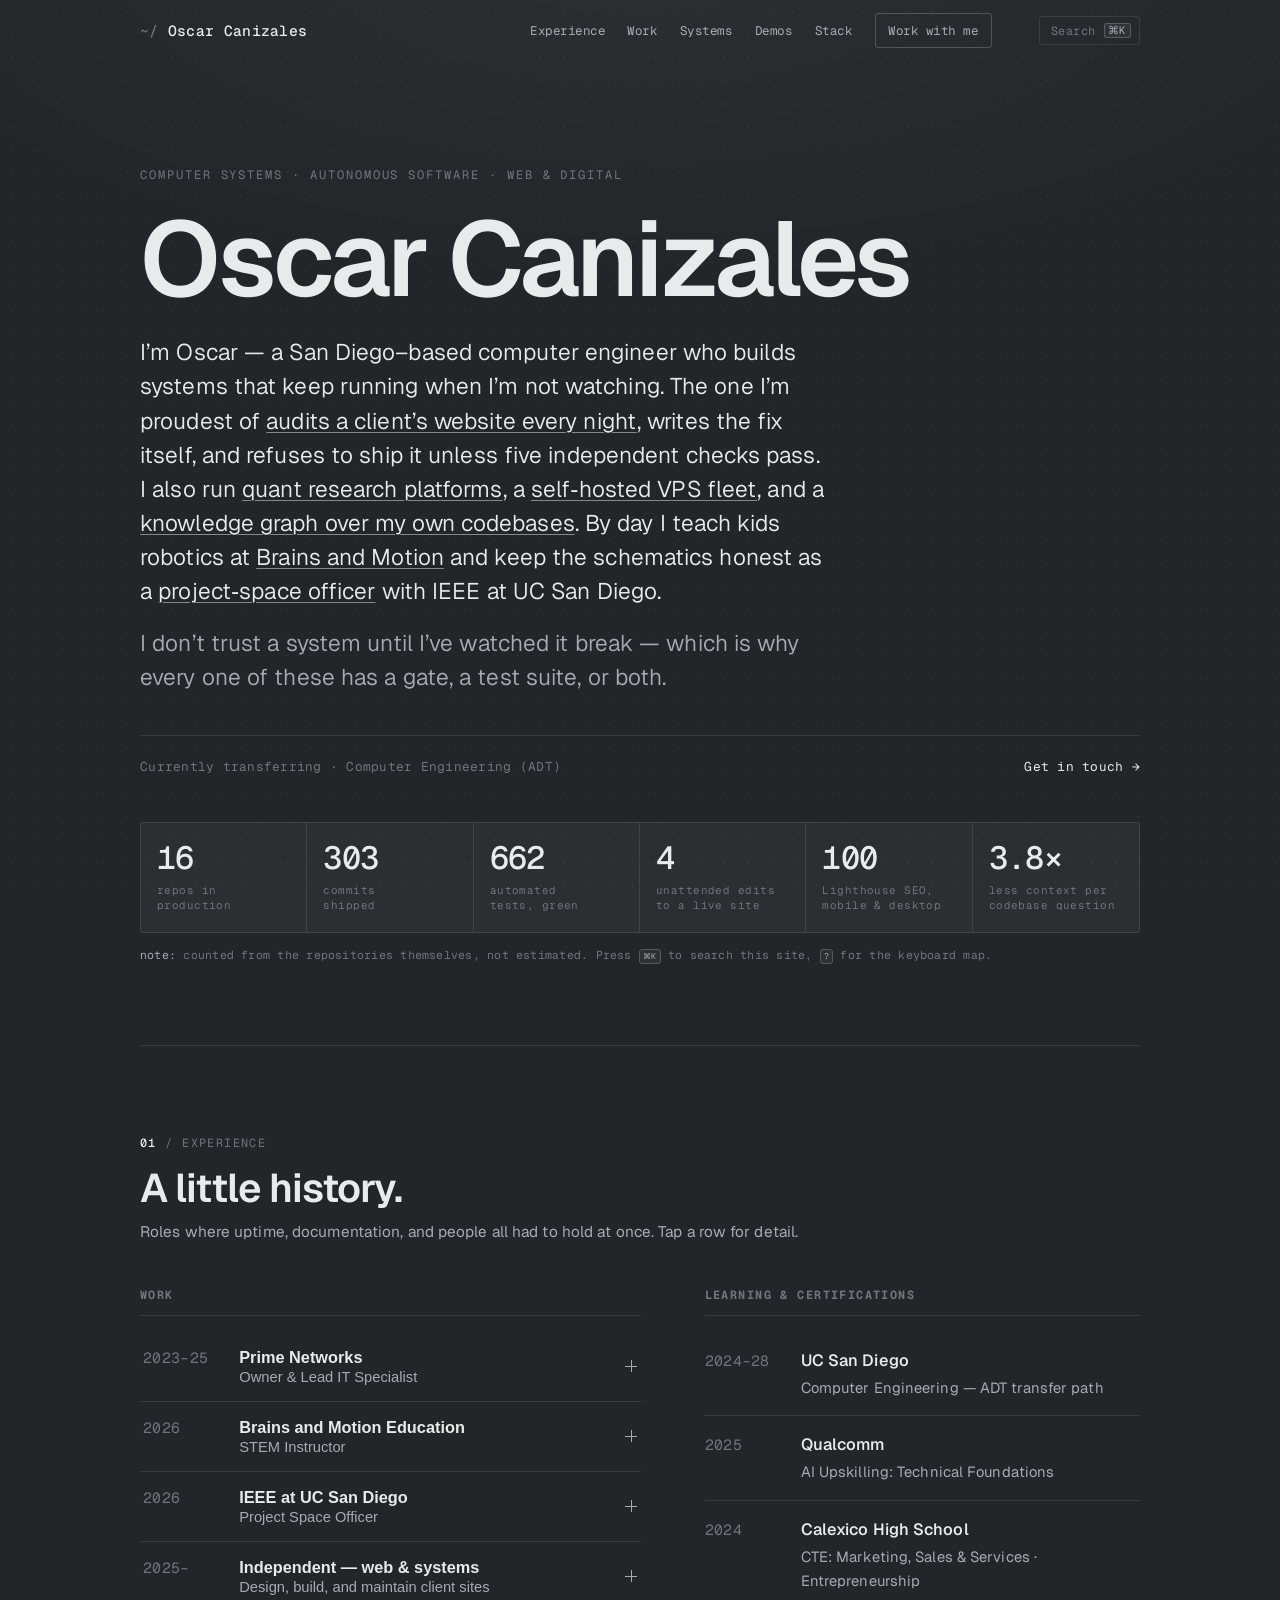
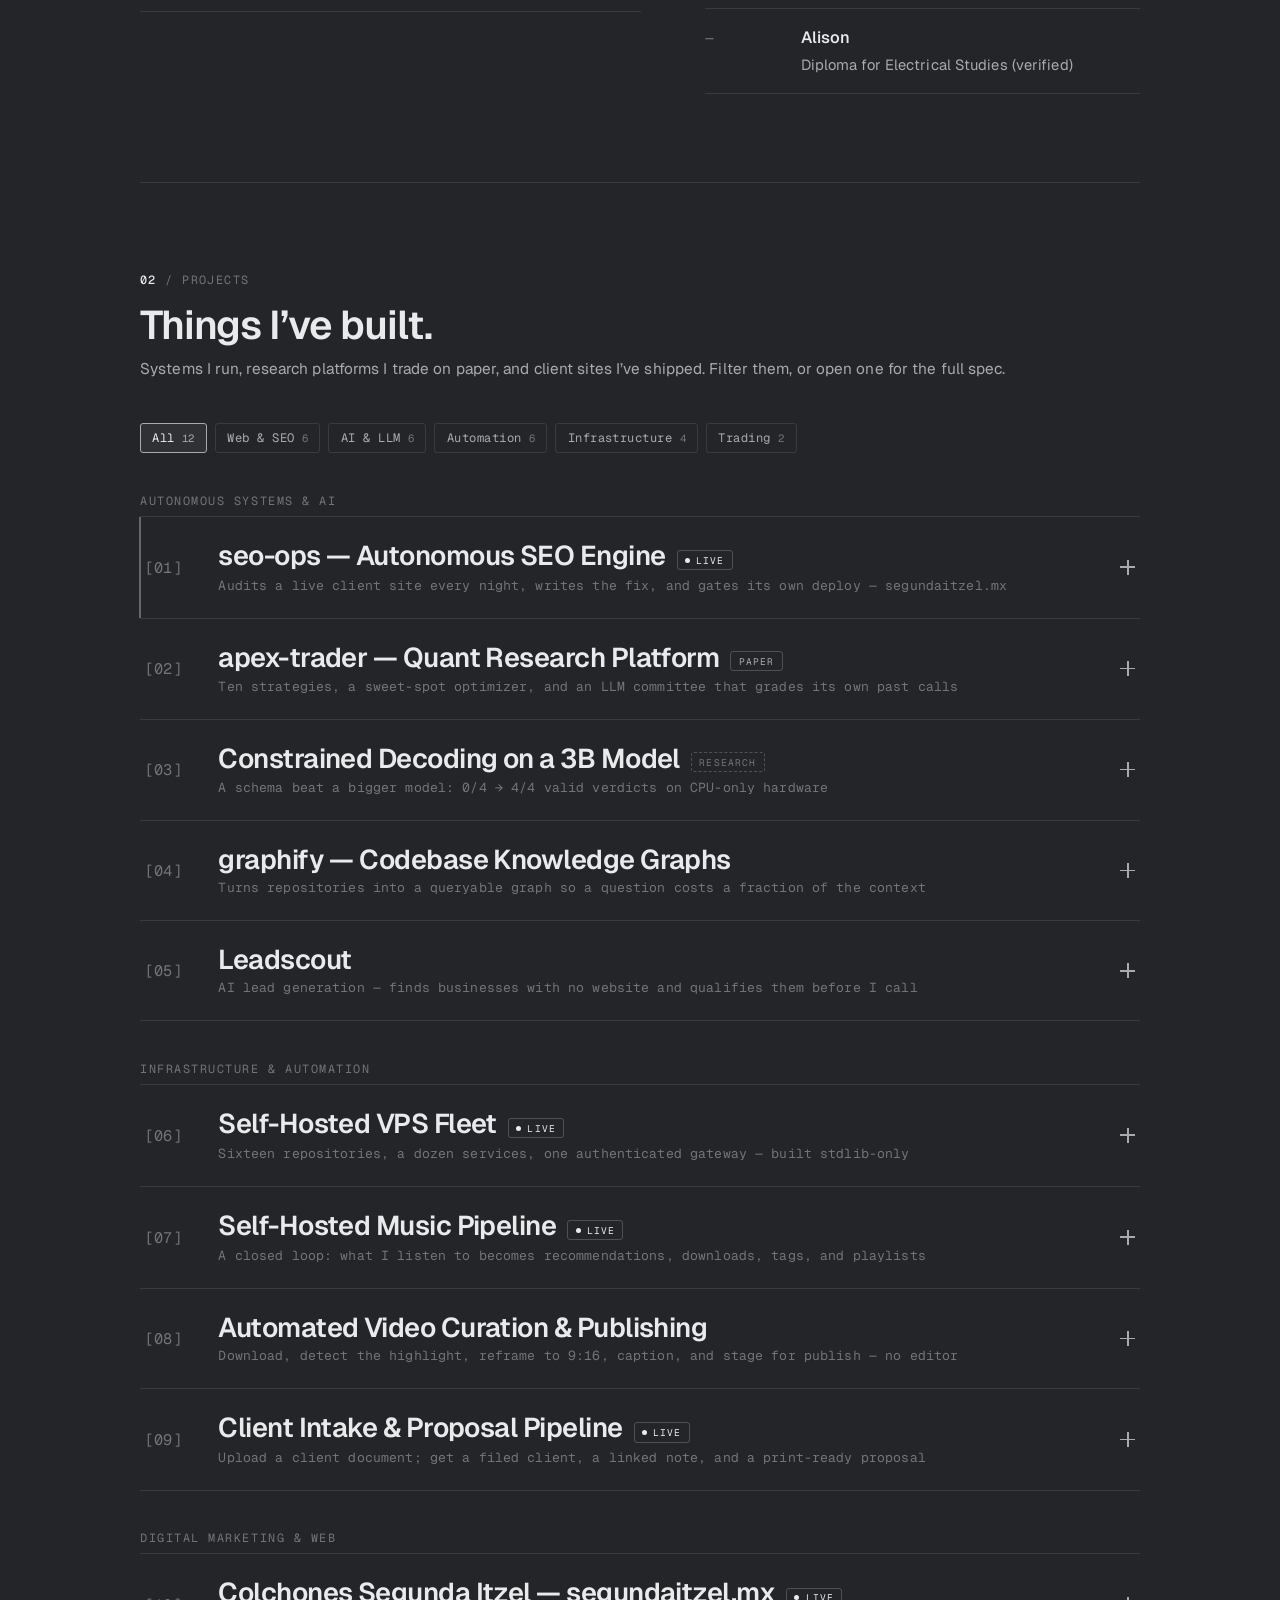
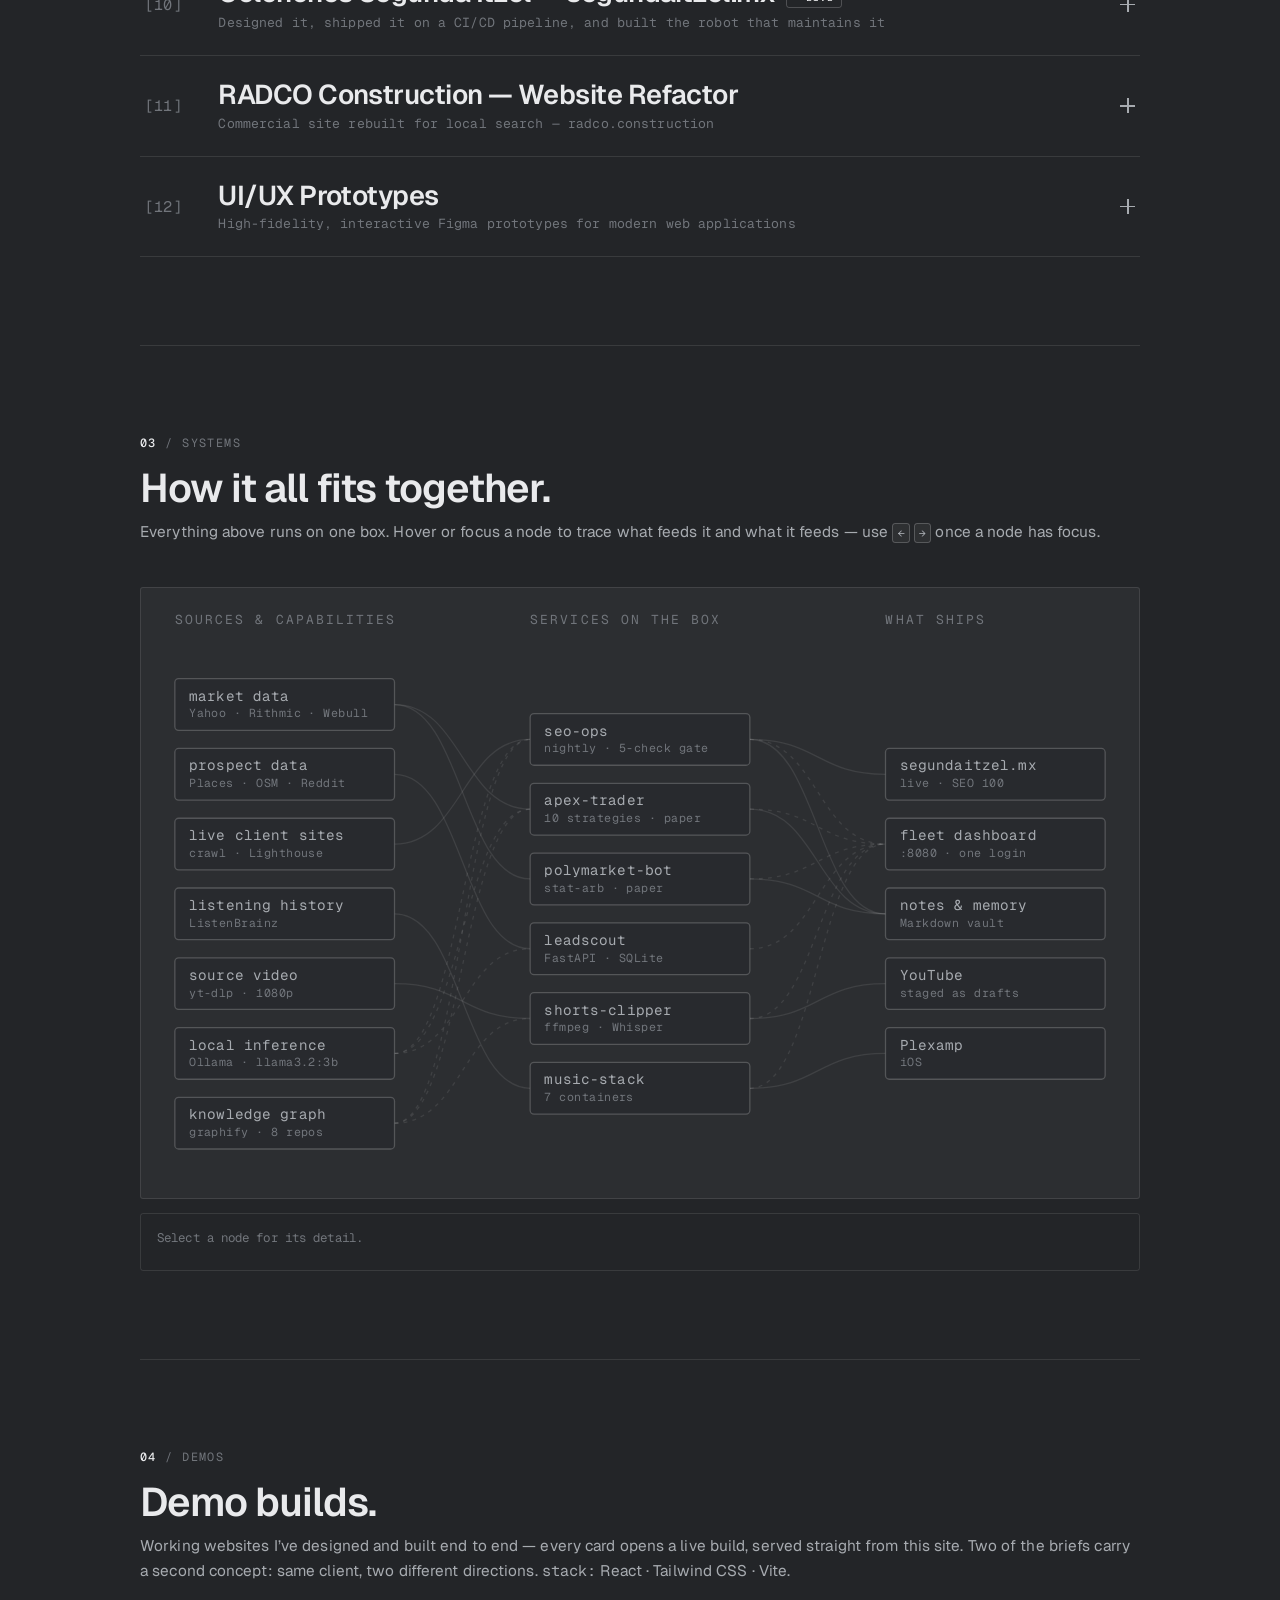
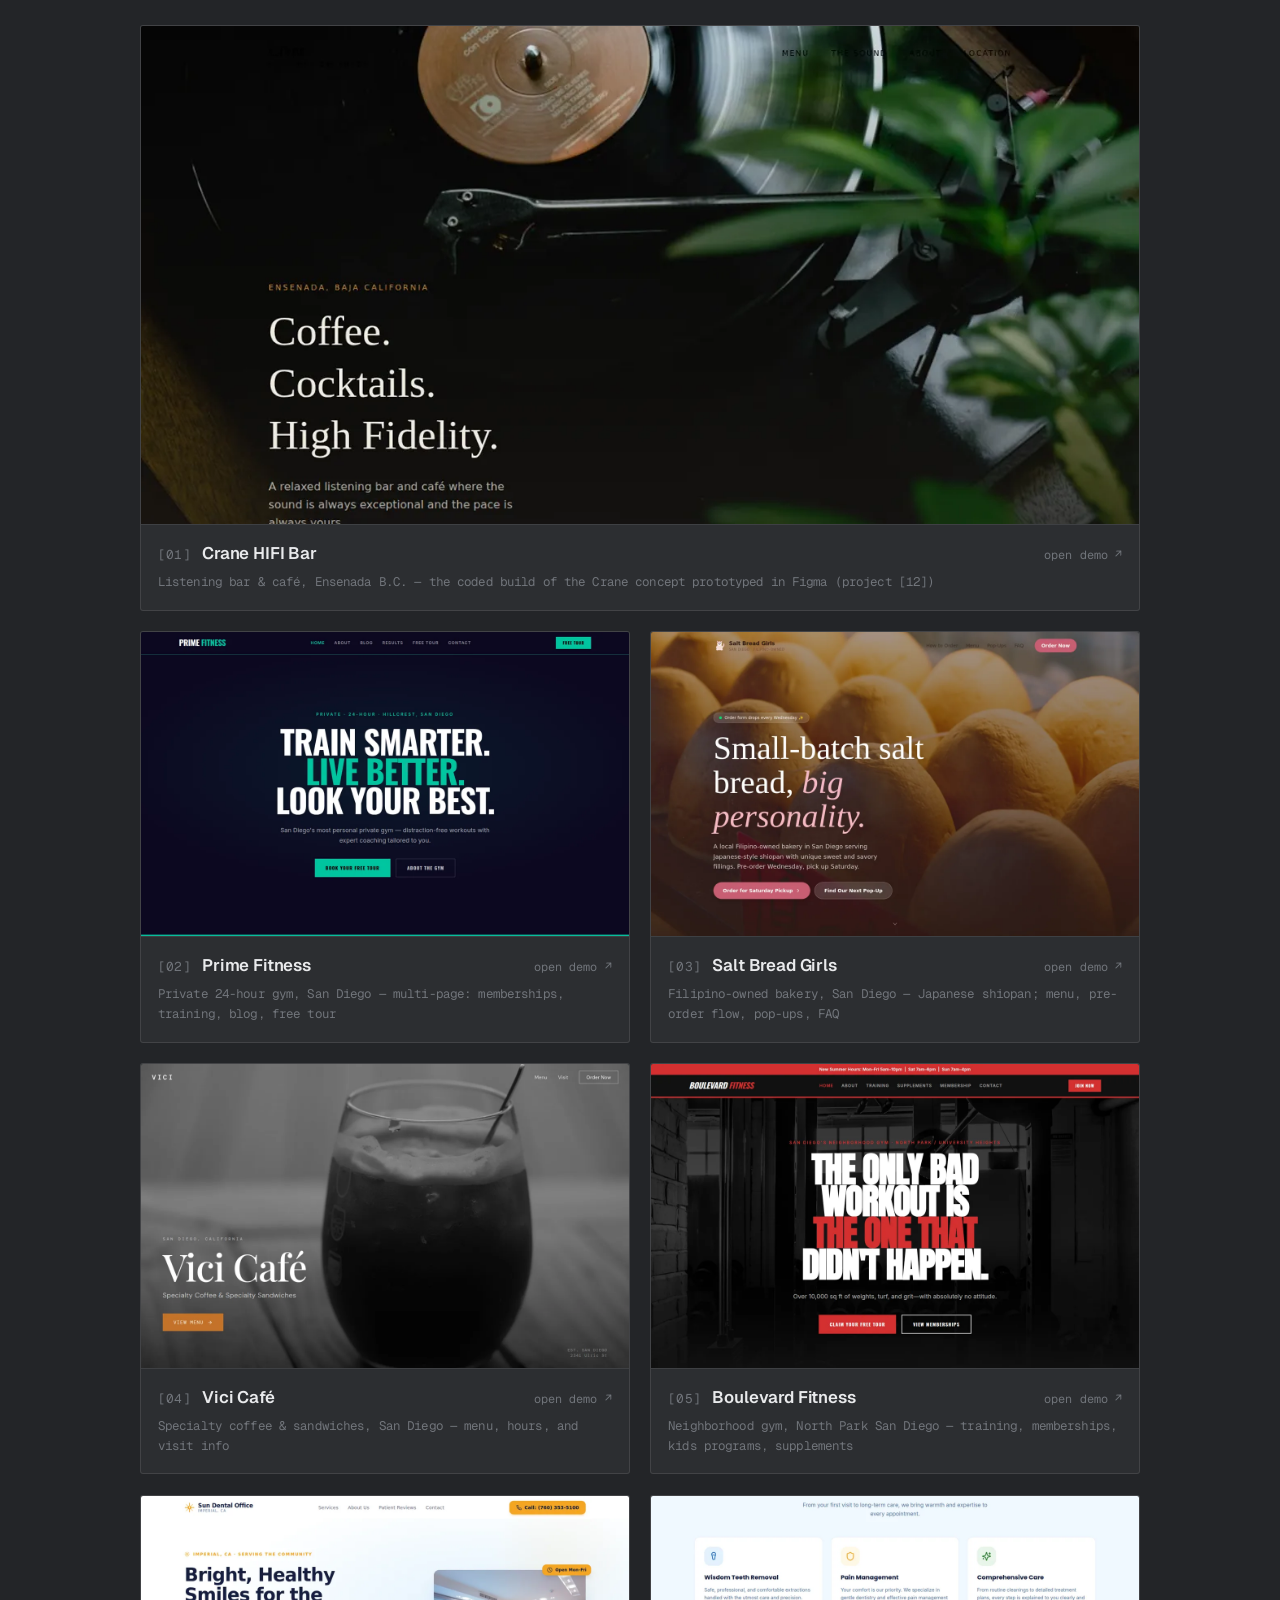
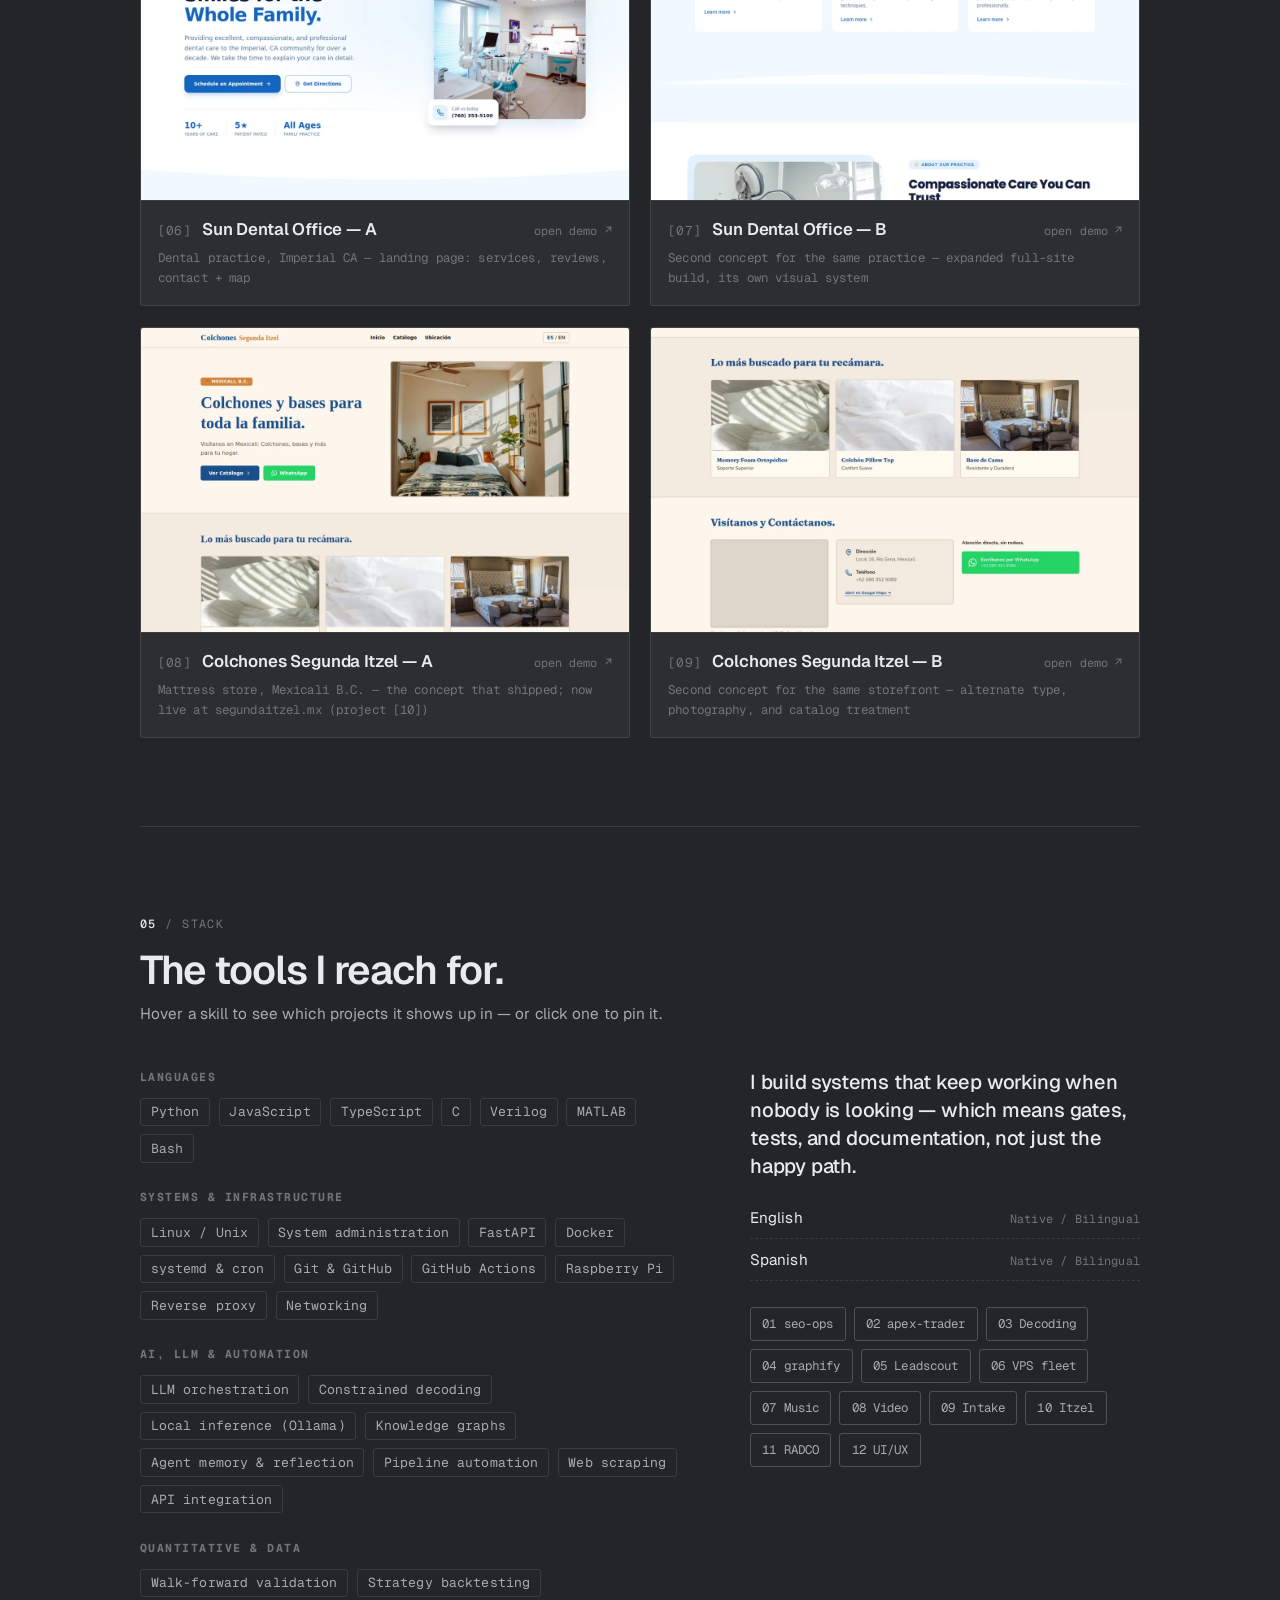
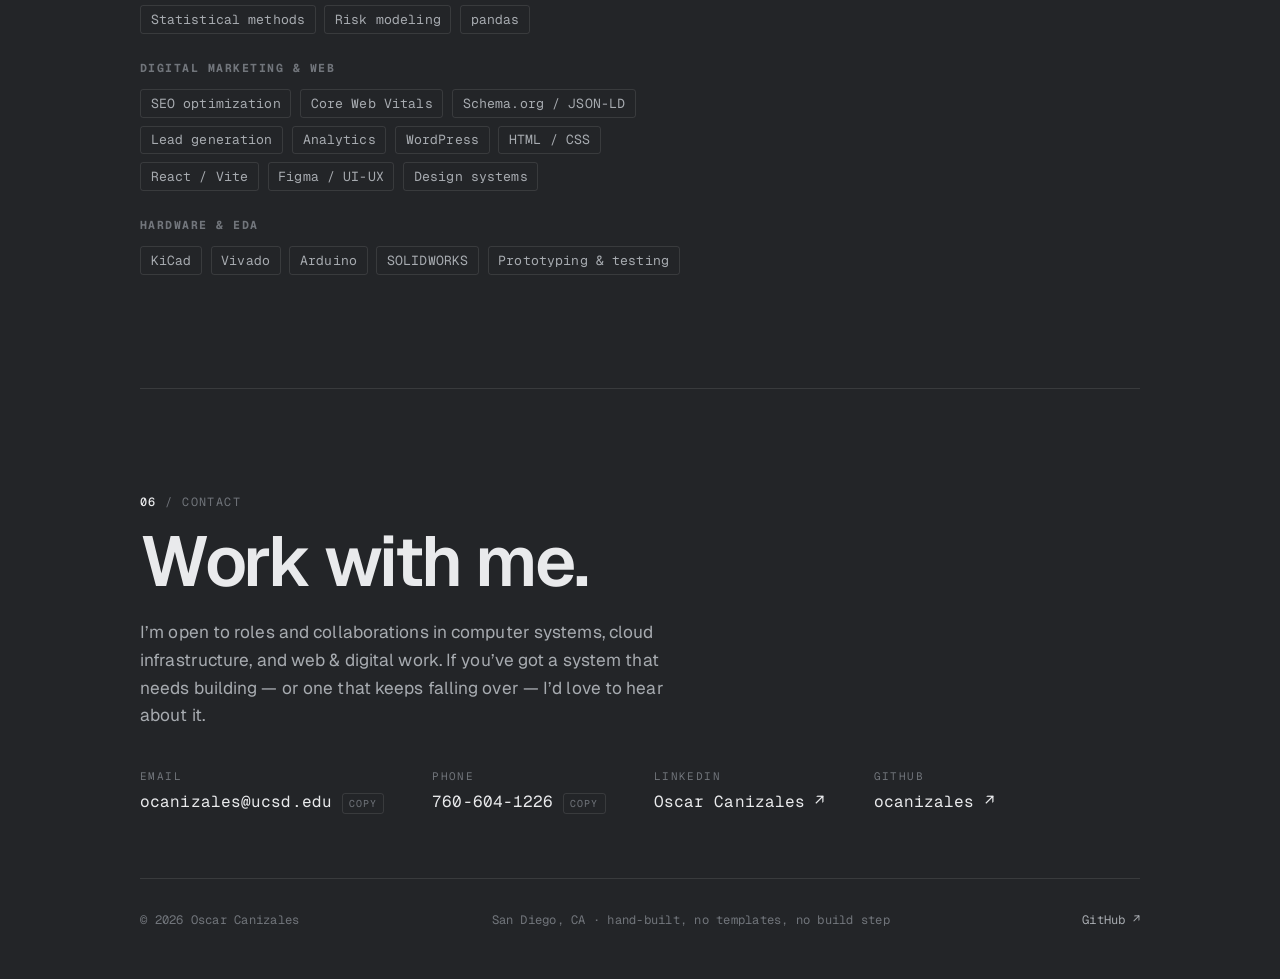
==== commit 52ee9b8e: "Remove Imperial Family Law from the portfolio Per the user: remove it as a whole. The card is gone, " ====
--- a/index.html
+++ b/index.html
@@ -230,8 +230,8 @@
 
     <!-- ---------- filter bar ---------- -->
     <div class="filters" role="group" aria-label="Filter projects by category">
-      <button class="filter is-on" data-filter="all">All <span class="filter__n">13</span></button>
-      <button class="filter" data-filter="web">Web &amp; SEO <span class="filter__n">7</span></button>
+      <button class="filter is-on" data-filter="all">All <span class="filter__n">12</span></button>
+      <button class="filter" data-filter="web">Web &amp; SEO <span class="filter__n">6</span></button>
       <button class="filter" data-filter="ai">AI &amp; LLM <span class="filter__n">6</span></button>
       <button class="filter" data-filter="automation">Automation <span class="filter__n">6</span></button>
       <button class="filter" data-filter="infra">Infrastructure <span class="filter__n">4</span></button>
@@ -624,44 +624,12 @@
           <button class="project__head" aria-expanded="false" aria-controls="proj-12-detail">
             <span class="project__no">12</span>
             <span class="project__titles">
-              <span class="project__titlerow"><span class="project__title">Imperial Family Law &#8212; CMS</span></span>
-              <span class="project__tag">Legal-services platform, live at imperialfamilylaw.com</span>
-            </span>
-            <span class="project__plus" aria-hidden="true"></span>
-          </button>
-          <div class="project__detail" id="proj-12-detail" role="region" aria-label="Imperial Family Law CMS">
-            <div class="project__grid">
-              <div class="project__prose">
-                <h4>Problem</h4>
-                <p>A family law practice needs its site to turn search traffic into consultations. I wanted pages that loaded fast, guided prospective clients to the right place, and captured inquiries without friction.</p>
-                <h4>Approach</h4>
-                <p>Developed and maintained the practice&#8217;s platform on WordPress at imperialfamilylaw.com, structuring navigation around the services prospective clients look for and tuning page performance and SEO. Wired secure lead-capture forms into the contact flow so inquiries reached the practice cleanly.</p>
-                <h4>Results</h4>
-                <ul>
-                  <li>Live WordPress platform serving the practice at imperialfamilylaw.com.</li>
-                  <li>Secure lead-capture forms routing prospective-client inquiries to the firm.</li>
-                  <li>Navigation and page performance tuned for search visibility.</li>
-                </ul>
-              </div>
-              <div class="project__aside">
-                <p class="project__stack">WordPress · HTML/CSS · SEO · Lead-capture forms</p>
-                <p class="project__urls"><a href="https://imperialfamilylaw.com" target="_blank" rel="noopener">imperialfamilylaw.com &#8599;</a></p>
-              </div>
-            </div>
-          </div>
-        </li>
-
-        <!-- 13 -->
-        <li class="project" id="proj-13" data-project="13" data-cat="web">
-          <button class="project__head" aria-expanded="false" aria-controls="proj-13-detail">
-            <span class="project__no">13</span>
-            <span class="project__titles">
               <span class="project__titlerow"><span class="project__title">UI/UX Prototypes</span></span>
               <span class="project__tag">High-fidelity, interactive Figma prototypes for modern web applications</span>
             </span>
             <span class="project__plus" aria-hidden="true"></span>
           </button>
-          <div class="project__detail" id="proj-13-detail" role="region" aria-label="UI/UX Prototypes">
+          <div class="project__detail" id="proj-12-detail" role="region" aria-label="UI/UX Prototypes">
             <div class="project__grid">
               <div class="project__prose">
                 <h4>Problem</h4>
@@ -728,7 +696,7 @@
         <img class="demo__shot" src="assets/img/demos/crane-hifi-bar.webp" width="1200" height="600" loading="lazy" alt="Crane HIFI Bar demo — listening-bar hero reading Coffee. Cocktails. High Fidelity. over a turntable photo" />
         <span class="demo__body">
           <span class="demo__toprow"><span class="demo__no">01</span><span class="demo__name">Crane HIFI Bar</span><span class="demo__open">open demo &#8599;</span></span>
-          <span class="demo__tag">Listening bar &amp; caf&#233;, Ensenada B.C. &#8212; the coded build of the Crane concept prototyped in Figma (project [13])</span>
+          <span class="demo__tag">Listening bar &amp; caf&#233;, Ensenada B.C. &#8212; the coded build of the Crane concept prototyped in Figma (project [12])</span>
         </span>
       </a>
 
@@ -862,16 +830,16 @@
         <div class="sgroup">
           <h3 class="sgroup__label">Digital marketing &amp; web</h3>
           <p class="sgroup__tags">
-            <button class="skill" data-projects="1 10 11 12">SEO optimization</button>
+            <button class="skill" data-projects="1 10 11">SEO optimization</button>
             <button class="skill" data-projects="1 10">Core Web Vitals</button>
             <button class="skill" data-projects="1 10">Schema.org / JSON-LD</button>
-            <button class="skill" data-projects="5 12">Lead generation</button>
+            <button class="skill" data-projects="5">Lead generation</button>
             <button class="skill" data-projects="1 11">Analytics</button>
-            <button class="skill" data-projects="11 12">WordPress</button>
-            <button class="skill" data-projects="10 11 12">HTML / CSS</button>
+            <button class="skill" data-projects="11">WordPress</button>
+            <button class="skill" data-projects="10 11">HTML / CSS</button>
             <button class="skill" data-projects="10">React / Vite</button>
-            <button class="skill" data-projects="10 13">Figma / UI-UX</button>
-            <button class="skill" data-projects="13">Design systems</button>
+            <button class="skill" data-projects="10 12">Figma / UI-UX</button>
+            <button class="skill" data-projects="12">Design systems</button>
           </p>
         </div>
         <div class="sgroup">
@@ -907,8 +875,7 @@
           <a class="pchip" data-project="9" href="#proj-9">09 Intake</a>
           <a class="pchip" data-project="10" href="#proj-10">10 Itzel</a>
           <a class="pchip" data-project="11" href="#proj-11">11 RADCO</a>
-          <a class="pchip" data-project="12" href="#proj-12">12 Imperial Law</a>
-          <a class="pchip" data-project="13" href="#proj-13">13 UI/UX</a>
+          <a class="pchip" data-project="12" href="#proj-12">12 UI/UX</a>
         </div>
       </aside>
     </div>
@@ -926,7 +893,7 @@
     <div class="contact__links">
       <a href="mailto:ocanizales@ucsd.edu" data-copy="ocanizales@ucsd.edu"><span>Email</span>ocanizales@ucsd.edu</a>
       <a href="tel:+17606041226" data-copy="760-604-1226"><span>Phone</span>760-604-1226</a>
-      <a href="https://www.linkedin.com/in/oscar-canizales" target="_blank" rel="noopener"><span>LinkedIn</span>Oscar Canizales &#8599;</a>
+      <a href="https://www.linkedin.com/in/oscarcanizales/" target="_blank" rel="noopener"><span>LinkedIn</span>Oscar Canizales &#8599;</a>
       <a href="https://github.com/ocanizales" target="_blank" rel="noopener"><span>GitHub</span>ocanizales &#8599;</a>
     </div>
   </section>
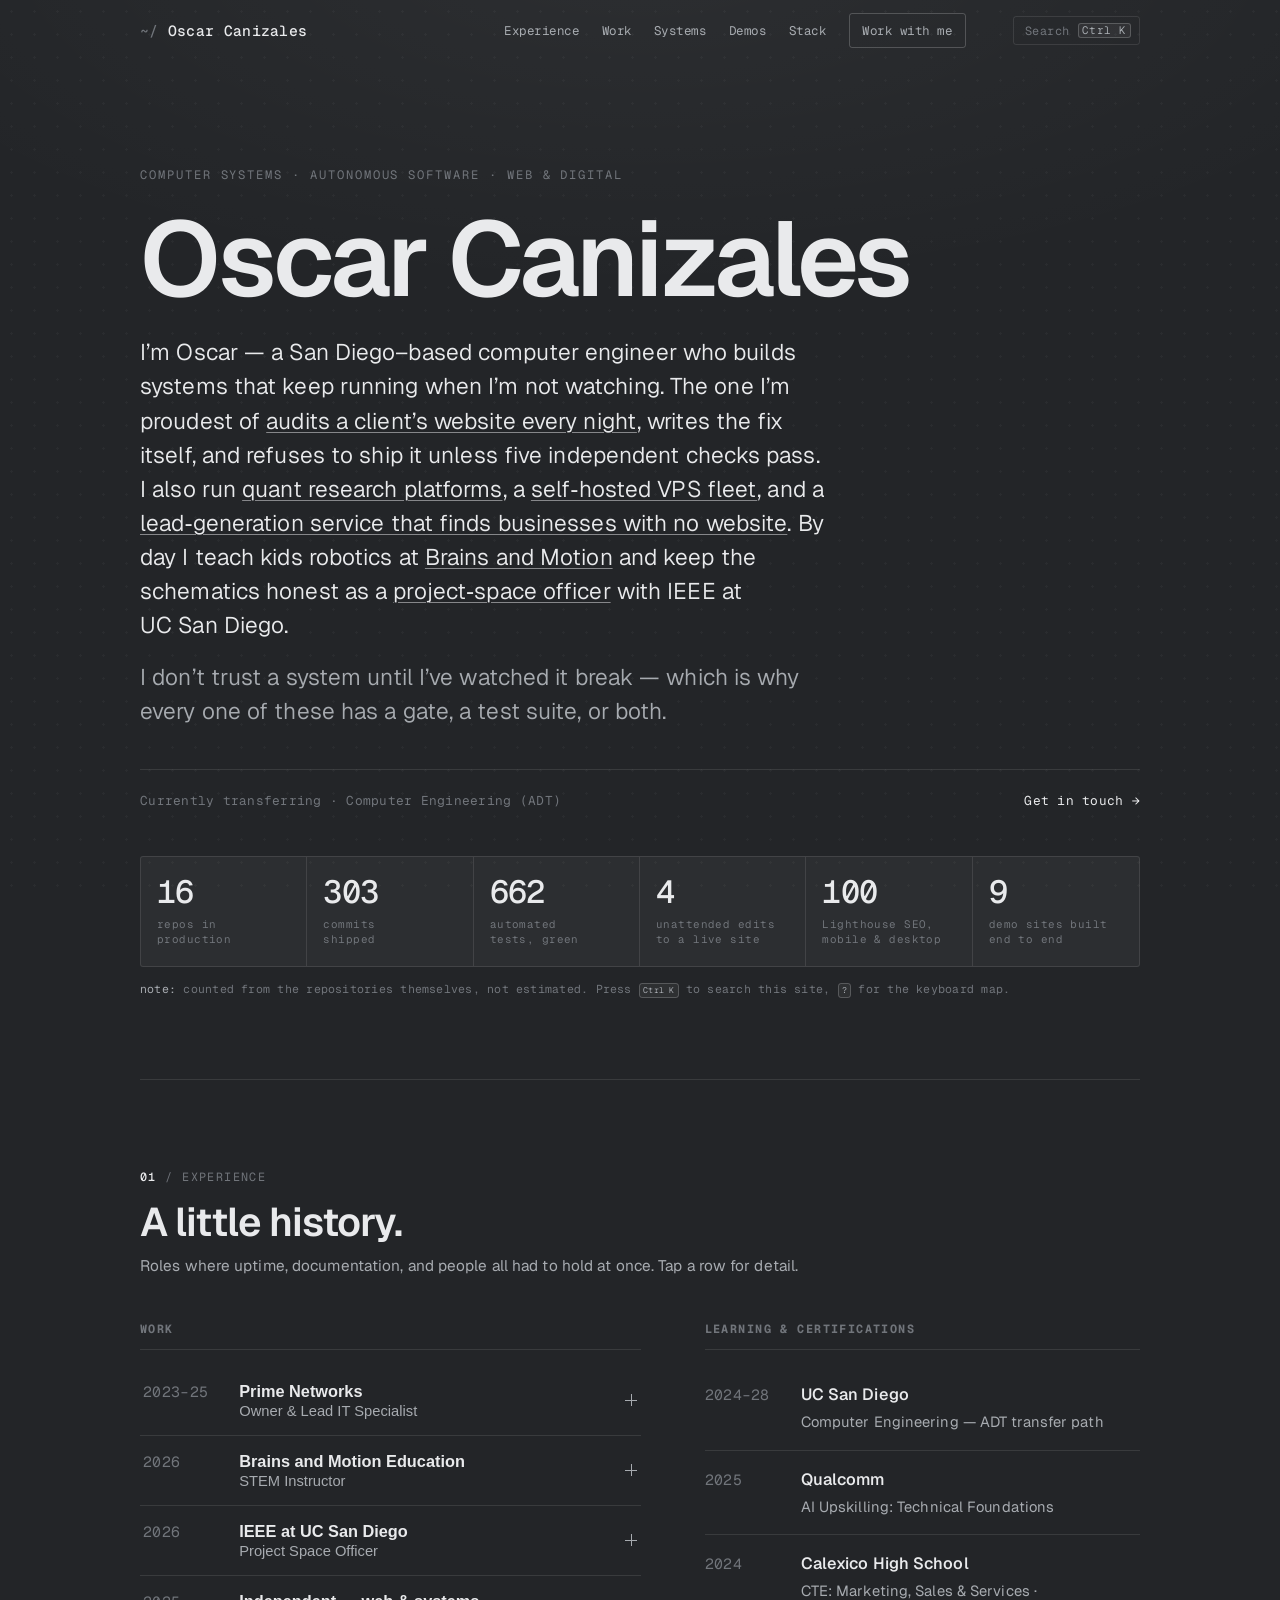
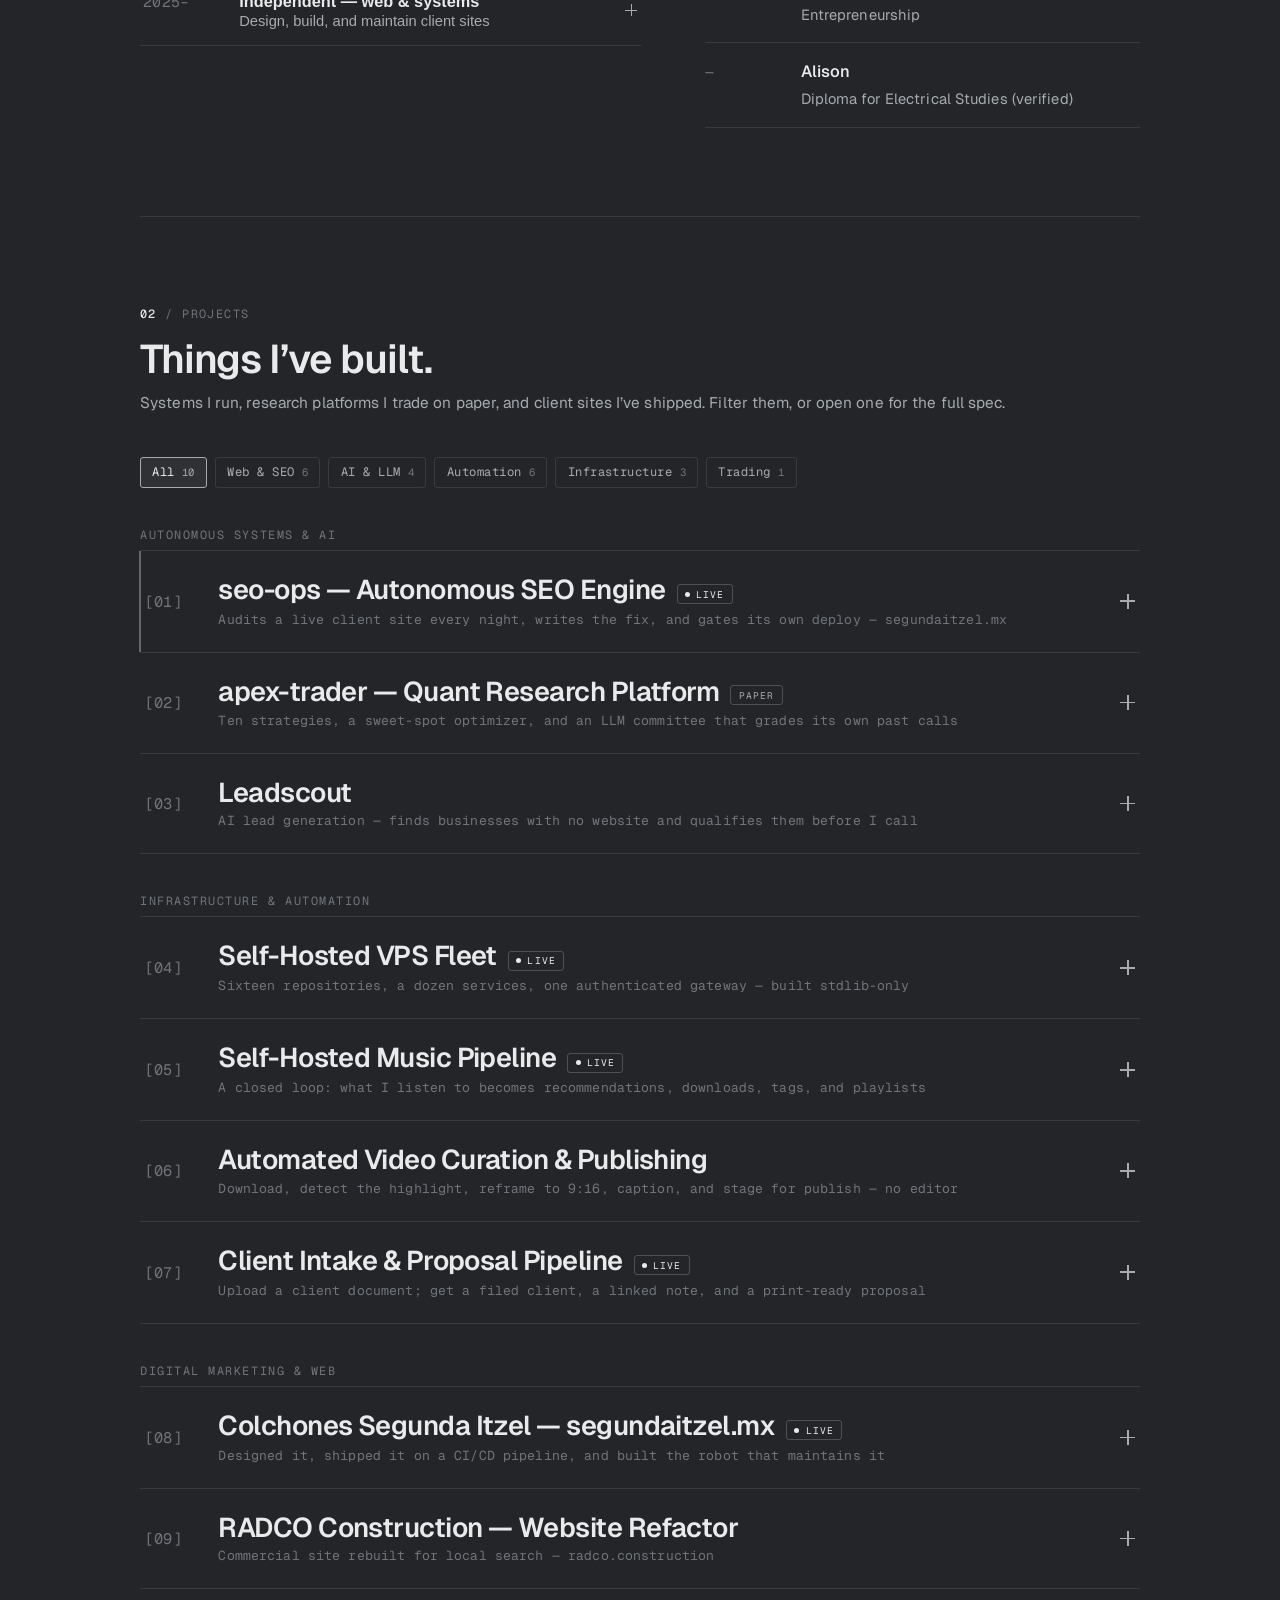
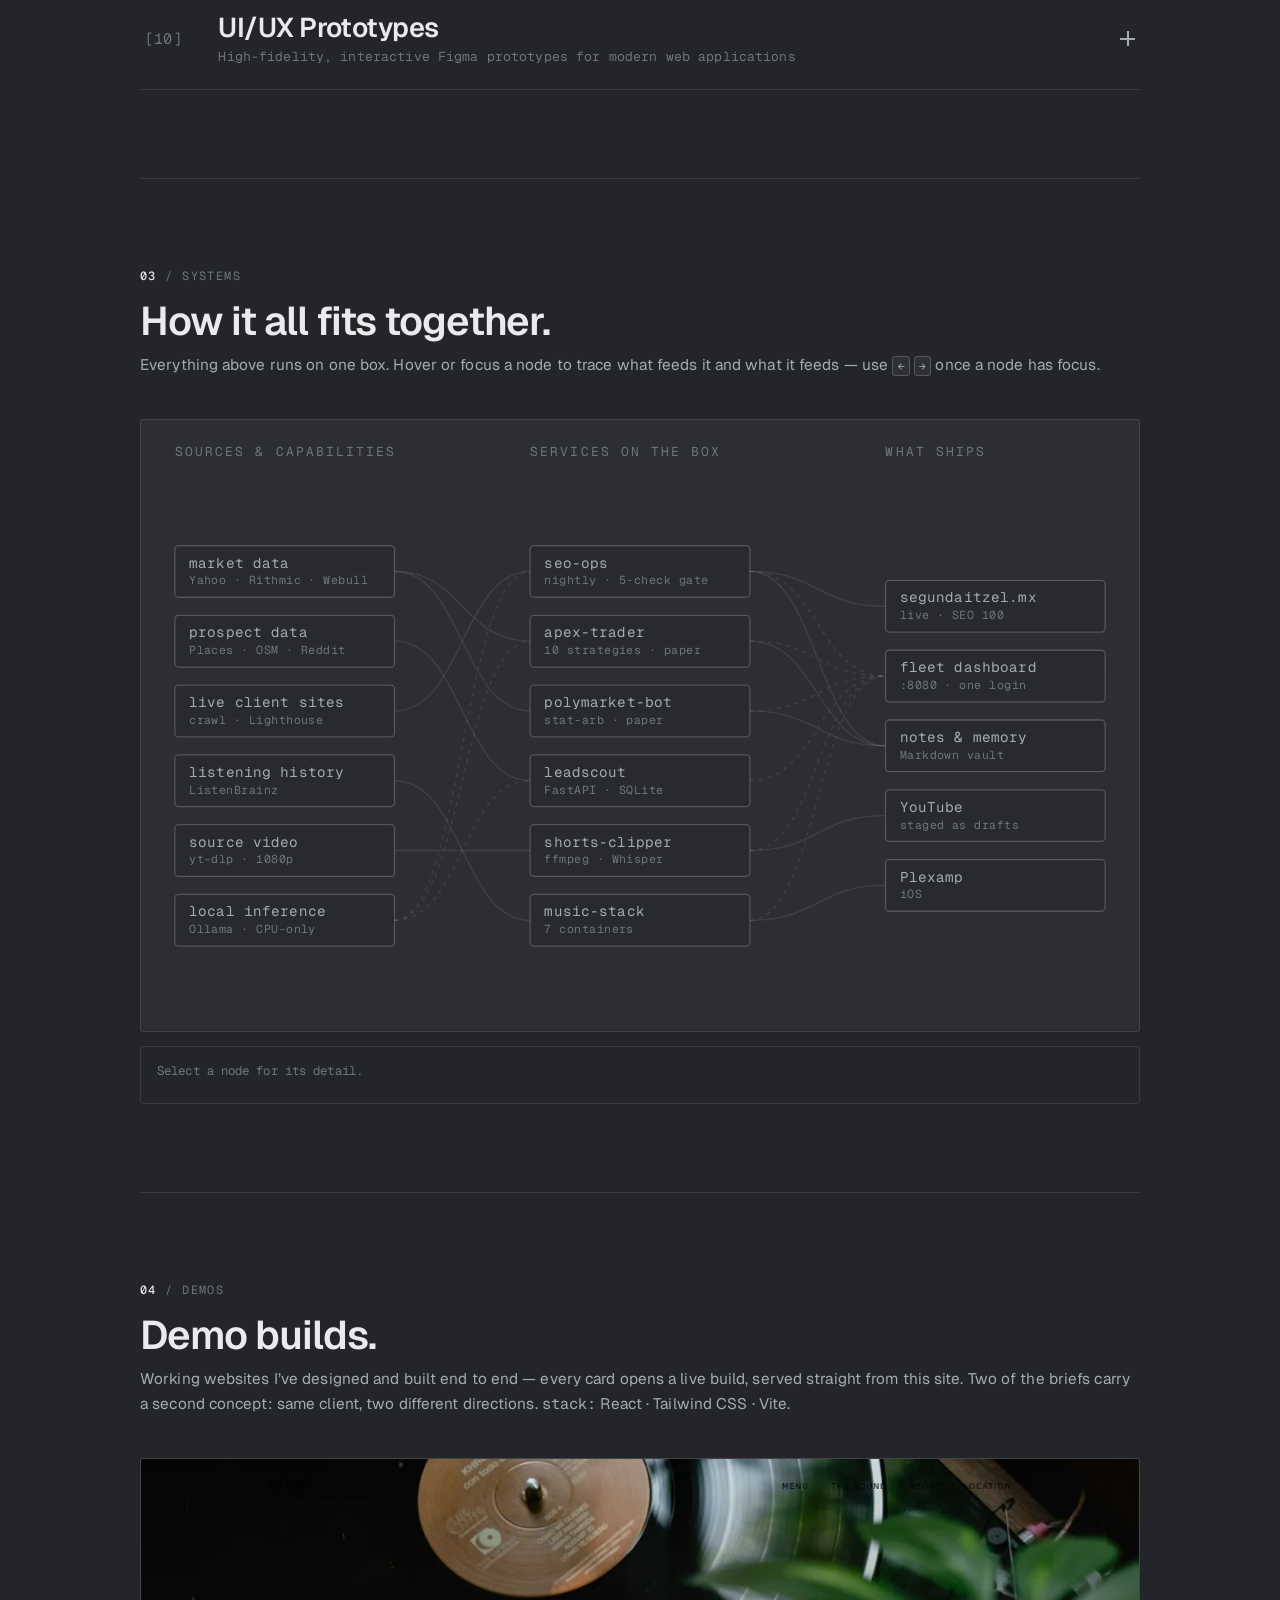
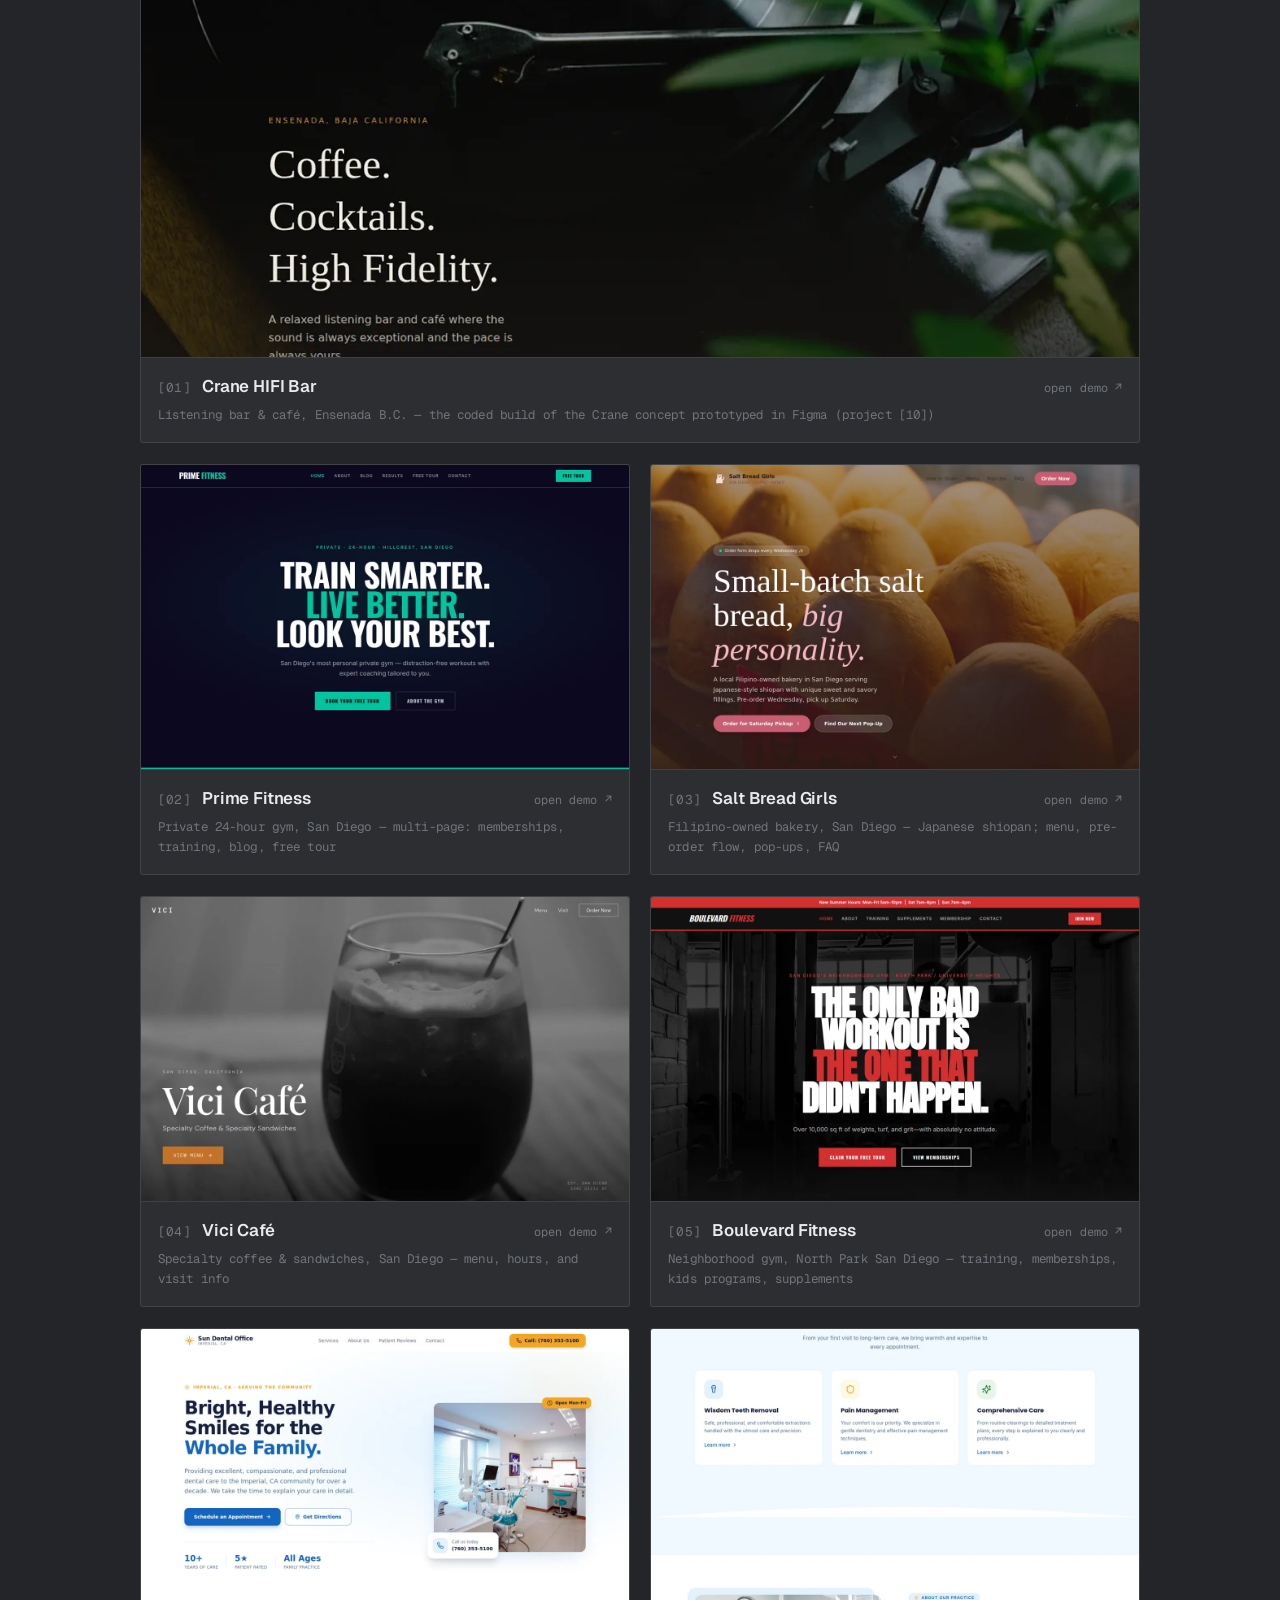
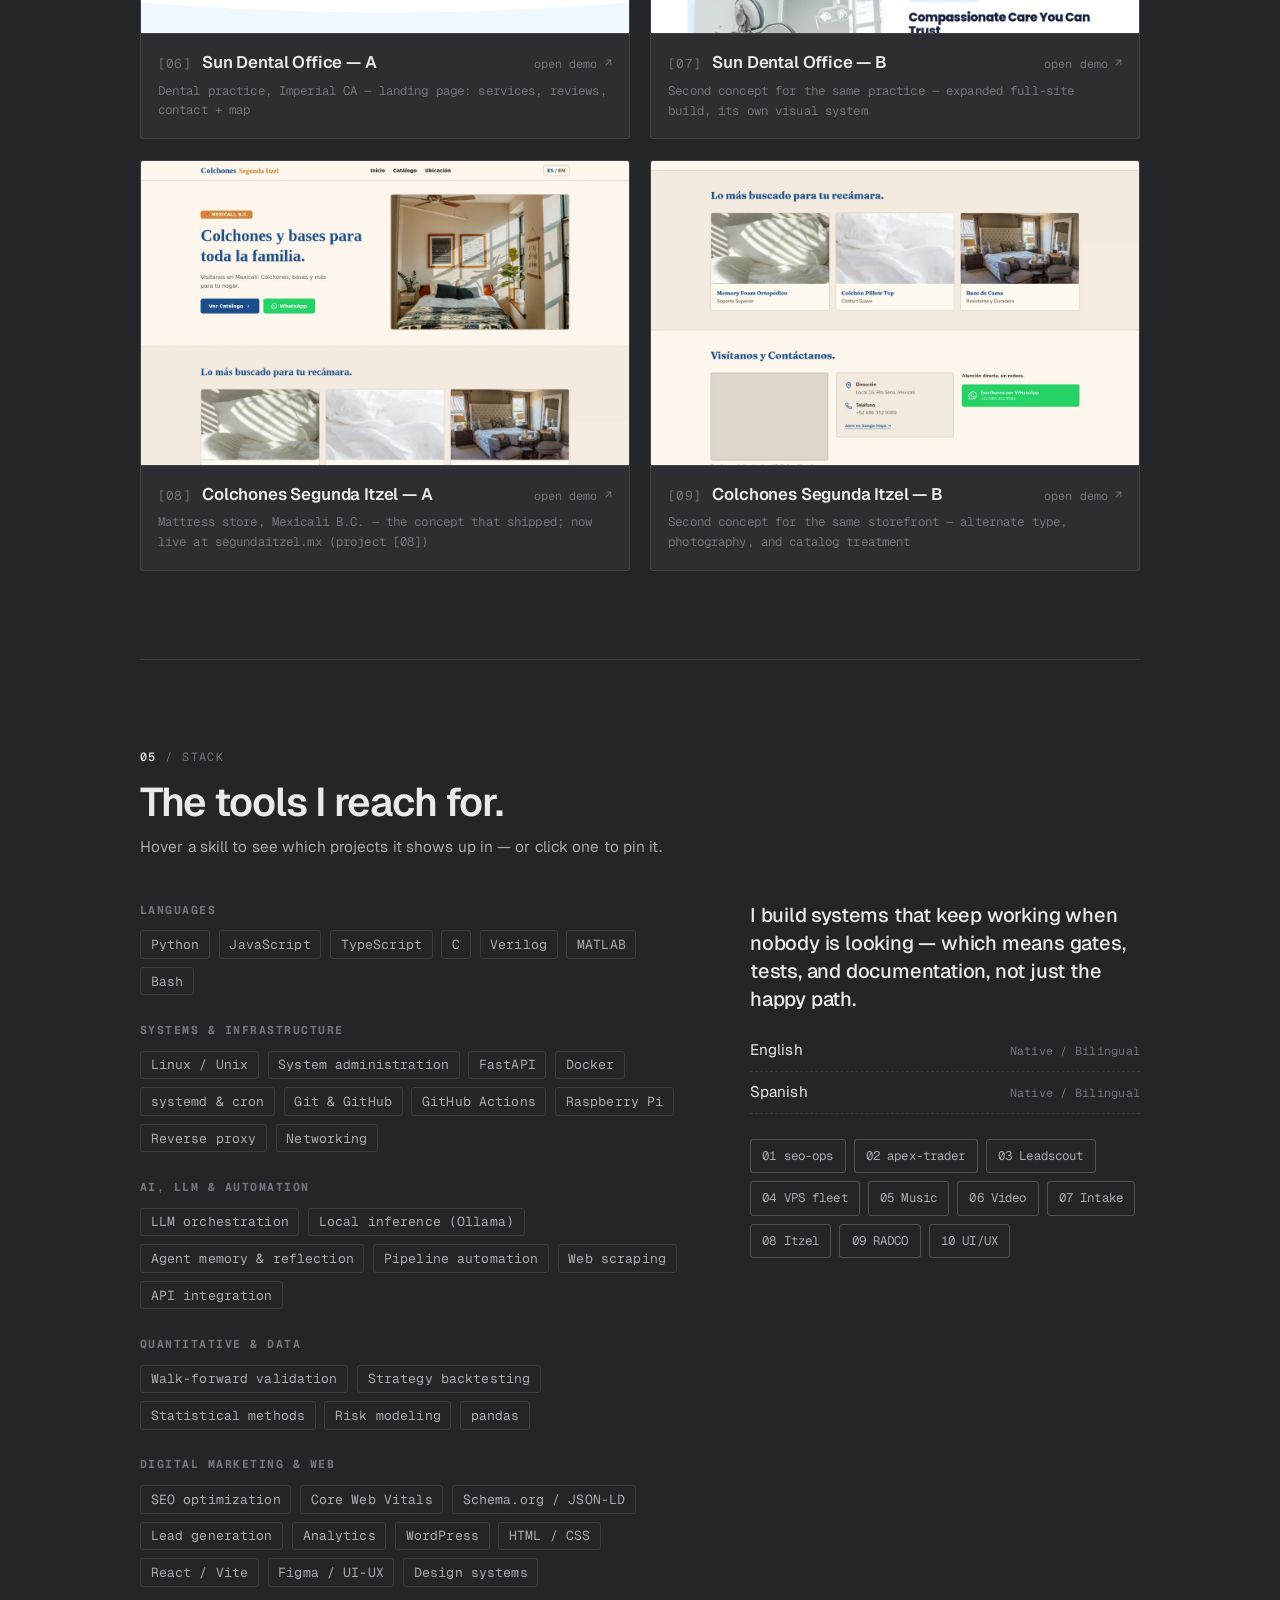
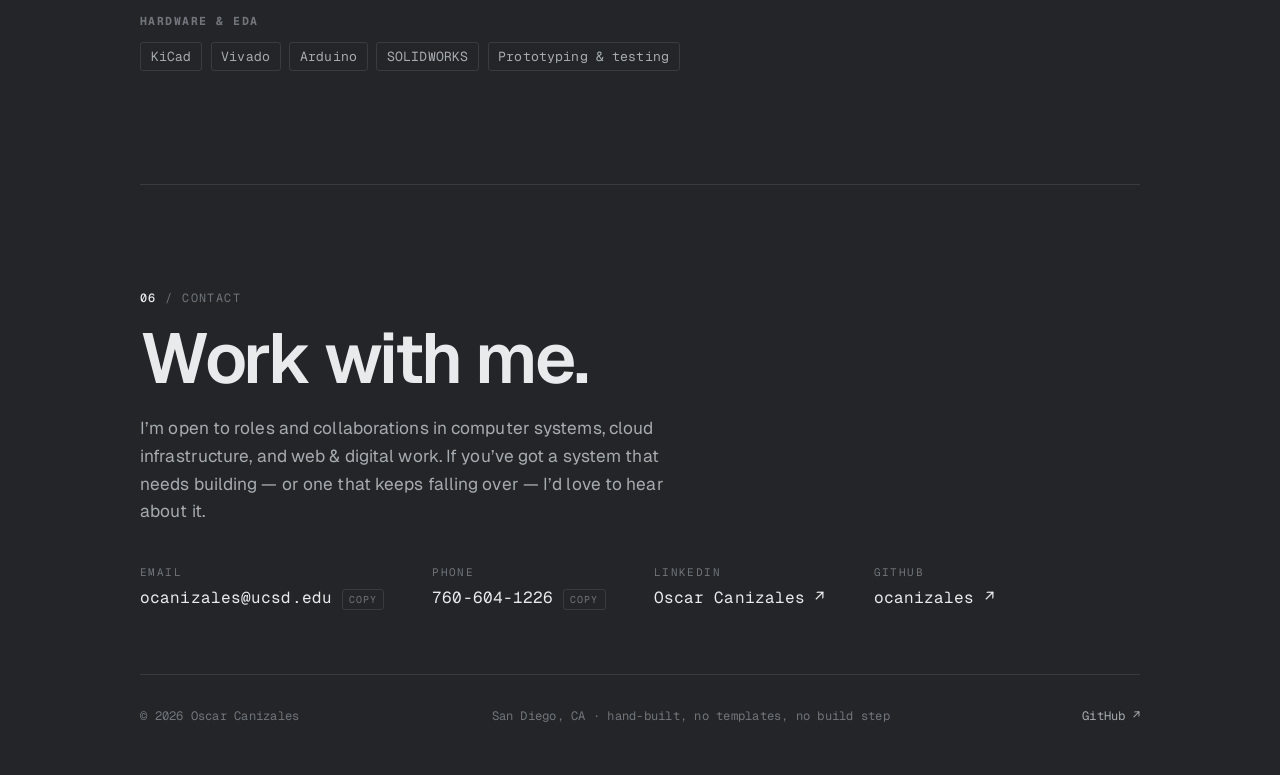
==== commit 8db4e33c: "Ctrl K for search, and remove the graphify and 3B-model projects Search keycaps now read Ctrl K in t" ====
--- a/index.html
+++ b/index.html
@@ -23,7 +23,7 @@
   Geist (headings + prose) + Geist Mono (all metadata). Graph-paper
   dot grid, numeric indices. Hand-written HTML / CSS / vanilla JS.
 
-  Interactive layer: command palette (Cmd/Ctrl-K or /), keyboard
+  Interactive layer: command palette (Ctrl-K or /), keyboard
   navigation (? for the map), project filters, an SVG fleet diagram
   rendered from a data structure in main.js, count-up metrics, and a
   pointer-tracked grid light. All of it degrades to a readable static
@@ -46,7 +46,7 @@
     </nav>
     <button class="topbar__search" id="palette-open" aria-label="Search this site" title="Search (Ctrl K)">
       <span class="topbar__searchlabel">Search</span>
-      <kbd>&#8984;K</kbd>
+      <kbd>Ctrl K</kbd>
     </button>
     <button class="topbar__burger" id="burger" aria-label="Menu" aria-expanded="false"><span></span><span></span></button>
   </div>
@@ -68,7 +68,7 @@
       itself, and refuses to ship it unless five independent checks pass. I also run
       <a href="#proj-2" class="ln">quant research platforms</a>, a
       <a href="#systems" class="ln">self&#8209;hosted VPS fleet</a>, and a
-      <a href="#proj-4" class="ln">knowledge graph over my own codebases</a>.
+      <a href="#proj-3" class="ln">lead&#8209;generation service that finds businesses with no website</a>.
       By day I teach kids robotics at <a href="#work" class="ln">Brains&nbsp;and&nbsp;Motion</a>
       and keep the schematics honest as a <a href="#work" class="ln">project&#8209;space officer</a>
       with IEEE at UC&nbsp;San&nbsp;Diego.
@@ -103,11 +103,11 @@
         <span class="metric__label">Lighthouse SEO,<br>mobile &amp; desktop</span>
       </div>
       <div class="metric">
-        <span class="metric__num" data-count="3.8" data-suffix="&#215;">3.8&#215;</span>
-        <span class="metric__label">less context per<br>codebase question</span>
-      </div>
-    </div>
-    <p class="metrics__note" data-reveal><span class="mono">note:</span> counted from the repositories themselves, not estimated. Press <kbd>&#8984;K</kbd> to search this site, <kbd>?</kbd> for the keyboard map.</p>
+        <span class="metric__num" data-count="9">9</span>
+        <span class="metric__label">demo sites built<br>end to end</span>
+      </div>
+    </div>
+    <p class="metrics__note" data-reveal><span class="mono">note:</span> counted from the repositories themselves, not estimated. Press <kbd>Ctrl K</kbd> to search this site, <kbd>?</kbd> for the keyboard map.</p>
   </section>
 
   <!-- ============================ EXPERIENCE ============================ -->
@@ -230,12 +230,12 @@
 
     <!-- ---------- filter bar ---------- -->
     <div class="filters" role="group" aria-label="Filter projects by category">
-      <button class="filter is-on" data-filter="all">All <span class="filter__n">12</span></button>
+      <button class="filter is-on" data-filter="all">All <span class="filter__n">10</span></button>
       <button class="filter" data-filter="web">Web &amp; SEO <span class="filter__n">6</span></button>
-      <button class="filter" data-filter="ai">AI &amp; LLM <span class="filter__n">6</span></button>
+      <button class="filter" data-filter="ai">AI &amp; LLM <span class="filter__n">4</span></button>
       <button class="filter" data-filter="automation">Automation <span class="filter__n">6</span></button>
-      <button class="filter" data-filter="infra">Infrastructure <span class="filter__n">4</span></button>
-      <button class="filter" data-filter="trading">Trading <span class="filter__n">2</span></button>
+      <button class="filter" data-filter="infra">Infrastructure <span class="filter__n">3</span></button>
+      <button class="filter" data-filter="trading">Trading <span class="filter__n">1</span></button>
     </div>
     <p class="filters__empty" id="filters-empty" hidden>No projects in that category.</p>
 
@@ -318,79 +318,16 @@
         </li>
 
         <!-- 03 -->
-        <li class="project" id="proj-3" data-project="3" data-cat="ai trading">
+        <li class="project" id="proj-3" data-project="3" data-cat="ai web">
           <button class="project__head" aria-expanded="false" aria-controls="proj-3-detail">
             <span class="project__no">03</span>
             <span class="project__titles">
-              <span class="project__titlerow"><span class="project__title">Constrained Decoding on a 3B Model</span><span class="status status--note">Research</span></span>
-              <span class="project__tag">A schema beat a bigger model: 0/4 &#8594; 4/4 valid verdicts on CPU-only hardware</span>
-            </span>
-            <span class="project__plus" aria-hidden="true"></span>
-          </button>
-          <div class="project__detail" id="proj-3-detail" role="region" aria-label="Constrained Decoding on a 3B Model">
-            <div class="project__grid">
-              <div class="project__prose">
-                <h4>Problem</h4>
-                <p>The trading committee needed structured verdicts from a language model running locally on a CPU-only VPS &#8212; no GPU, no API budget. A 3-billion-parameter model asked politely for JSON returned prose, fences, and half-objects. Every one of those parsed to nothing, and the committee silently degraded to a dry run without saying so.</p>
-                <h4>Approach</h4>
-                <p>Rather than reaching for a larger model, I moved the constraint from the prompt into the decoder: a JSON schema enforced at generation time, so invalid tokens are never sampled in the first place. I also fixed the quieter bug behind it &#8212; the backend was requesting a model name that wasn&#8217;t served, 404ing, and falling back to dry-run without surfacing an error.</p>
-                <h4>Results</h4>
-                <ul>
-                  <li>Verdict parse rate went from <b>0/4</b> to <b>4/4</b> on the same 3B model &#8212; a schema outperformed a parameter-count upgrade.</li>
-                  <li>The backend now auto-selects an installed model instead of failing invisibly.</li>
-                  <li>Standing rule that came out of it: <b>never fake a verdict on a parse failure</b>. A pipeline that reports success on no data is worse than one that stops.</li>
-                  <li>Runs at zero marginal cost on hardware I already pay for.</li>
-                </ul>
-              </div>
-              <div class="project__aside">
-                <p class="project__stack">Ollama · llama3.2:3b · JSON-schema constrained decoding · Python</p>
-              </div>
-            </div>
-          </div>
-        </li>
-
-        <!-- 04 -->
-        <li class="project" id="proj-4" data-project="4" data-cat="ai infra">
-          <button class="project__head" aria-expanded="false" aria-controls="proj-4-detail">
-            <span class="project__no">04</span>
-            <span class="project__titles">
-              <span class="project__titlerow"><span class="project__title">graphify &#8212; Codebase Knowledge Graphs</span></span>
-              <span class="project__tag">Turns repositories into a queryable graph so a question costs a fraction of the context</span>
-            </span>
-            <span class="project__plus" aria-hidden="true"></span>
-          </button>
-          <div class="project__detail" id="proj-4-detail" role="region" aria-label="graphify Codebase Knowledge Graphs">
-            <div class="project__grid">
-              <div class="project__prose">
-                <h4>Problem</h4>
-                <p>Answering &#8220;what breaks if I change this function&#8221; across a dozen repositories meant grepping and reading files until the answer appeared, which is slow for a person and expensive for a model. The information is a graph; searching it as flat text throws that structure away.</p>
-                <h4>Approach</h4>
-                <p>Built a pipeline that ingests code <em>and</em> documentation into a persistent graph &#8212; identifying god nodes, running community detection, and exposing query, path, and blast-radius operations. Rolled it out across the whole fleet and wired the refresh into a scheduled job so the graphs never go stale.</p>
-                <h4>Results</h4>
-                <ul>
-                  <li><b>8</b> repositories onboarded and kept current by a scheduled rebuild, at <b>zero</b> token cost.</li>
-                  <li><b>3.8&#215;</b> less context per codebase question overall, and <b>7.2&#215;</b> on targeted queries.</li>
-                  <li>Blast-radius queries return the affected set directly &#8212; a 14-node impact analysis where the alternative was reading the repository.</li>
-                </ul>
-              </div>
-              <div class="project__aside">
-                <p class="project__stack">Python · graph construction · community detection · scheduled indexing</p>
-              </div>
-            </div>
-          </div>
-        </li>
-
-        <!-- 05 -->
-        <li class="project" id="proj-5" data-project="5" data-cat="ai web">
-          <button class="project__head" aria-expanded="false" aria-controls="proj-5-detail">
-            <span class="project__no">05</span>
-            <span class="project__titles">
               <span class="project__titlerow"><span class="project__title">Leadscout</span></span>
               <span class="project__tag">AI lead generation &#8212; finds businesses with no website and qualifies them before I call</span>
             </span>
             <span class="project__plus" aria-hidden="true"></span>
           </button>
-          <div class="project__detail" id="proj-5-detail" role="region" aria-label="Leadscout">
+          <div class="project__detail" id="proj-3-detail" role="region" aria-label="Leadscout">
             <div class="project__grid">
               <div class="project__prose">
                 <h4>Problem</h4>
@@ -418,17 +355,17 @@
       <p class="pgroup__label">Infrastructure &amp; automation</p>
       <ul class="projects">
 
-        <!-- 06 -->
-        <li class="project" id="proj-6" data-project="6" data-cat="infra">
-          <button class="project__head" aria-expanded="false" aria-controls="proj-6-detail">
-            <span class="project__no">06</span>
+        <!-- 04 -->
+        <li class="project" id="proj-4" data-project="4" data-cat="infra">
+          <button class="project__head" aria-expanded="false" aria-controls="proj-4-detail">
+            <span class="project__no">04</span>
             <span class="project__titles">
               <span class="project__titlerow"><span class="project__title">Self-Hosted VPS Fleet</span><span class="status status--live">Live</span></span>
               <span class="project__tag">Sixteen repositories, a dozen services, one authenticated gateway &#8212; built stdlib-only</span>
             </span>
             <span class="project__plus" aria-hidden="true"></span>
           </button>
-          <div class="project__detail" id="proj-6-detail" role="region" aria-label="Self-Hosted VPS Fleet">
+          <div class="project__detail" id="proj-4-detail" role="region" aria-label="Self-Hosted VPS Fleet">
             <div class="project__grid">
               <div class="project__prose">
                 <h4>Problem</h4>
@@ -439,7 +376,7 @@
                 <ul>
                   <li>Passwords stored as <b>PBKDF2-SHA256</b> at 200k iterations with a per-user salt; sessions are HMAC-signed, <span class="mono">HttpOnly</span>, <span class="mono">SameSite=Lax</span> cookies. No plaintext secret is stored or committed.</li>
                   <li>The proxy is <b>allow-listed</b> to known ports, so it cannot be turned into an arbitrary SSRF pivot &#8212; a deliberate constraint, not an oversight.</li>
-                  <li>Scheduled jobs handle backups, graph rebuilds, and the nightly SEO run; secrets are guarded by a pre-push hook.</li>
+                  <li>Scheduled jobs handle backups and the nightly SEO run; secrets are guarded by a pre-push hook.</li>
                   <li>During a security pass I found and redacted a hardcoded Google API key in a test fixture, then swept the rest of the repositories to confirm it was the only one.</li>
                 </ul>
               </div>
@@ -450,17 +387,17 @@
           </div>
         </li>
 
-        <!-- 07 -->
-        <li class="project" id="proj-7" data-project="7" data-cat="infra automation">
-          <button class="project__head" aria-expanded="false" aria-controls="proj-7-detail">
-            <span class="project__no">07</span>
+        <!-- 05 -->
+        <li class="project" id="proj-5" data-project="5" data-cat="infra automation">
+          <button class="project__head" aria-expanded="false" aria-controls="proj-5-detail">
+            <span class="project__no">05</span>
             <span class="project__titles">
               <span class="project__titlerow"><span class="project__title">Self-Hosted Music Pipeline</span><span class="status status--live">Live</span></span>
               <span class="project__tag">A closed loop: what I listen to becomes recommendations, downloads, tags, and playlists</span>
             </span>
             <span class="project__plus" aria-hidden="true"></span>
           </button>
-          <div class="project__detail" id="proj-7-detail" role="region" aria-label="Self-Hosted Music Pipeline">
+          <div class="project__detail" id="proj-5-detail" role="region" aria-label="Self-Hosted Music Pipeline">
             <div class="project__grid">
               <div class="project__prose">
                 <h4>Problem</h4>
@@ -482,17 +419,17 @@
           </div>
         </li>
 
-        <!-- 08 -->
-        <li class="project" id="proj-8" data-project="8" data-cat="automation ai">
-          <button class="project__head" aria-expanded="false" aria-controls="proj-8-detail">
-            <span class="project__no">08</span>
+        <!-- 06 -->
+        <li class="project" id="proj-6" data-project="6" data-cat="automation ai">
+          <button class="project__head" aria-expanded="false" aria-controls="proj-6-detail">
+            <span class="project__no">06</span>
             <span class="project__titles">
               <span class="project__titlerow"><span class="project__title">Automated Video Curation &amp; Publishing</span></span>
               <span class="project__tag">Download, detect the highlight, reframe to 9:16, caption, and stage for publish &#8212; no editor</span>
             </span>
             <span class="project__plus" aria-hidden="true"></span>
           </button>
-          <div class="project__detail" id="proj-8-detail" role="region" aria-label="Automated Video Curation and Publishing">
+          <div class="project__detail" id="proj-6-detail" role="region" aria-label="Automated Video Curation and Publishing">
             <div class="project__grid">
               <div class="project__prose">
                 <h4>Problem</h4>
@@ -514,17 +451,17 @@
           </div>
         </li>
 
-        <!-- 09 -->
-        <li class="project" id="proj-9" data-project="9" data-cat="infra web automation">
-          <button class="project__head" aria-expanded="false" aria-controls="proj-9-detail">
-            <span class="project__no">09</span>
+        <!-- 07 -->
+        <li class="project" id="proj-7" data-project="7" data-cat="infra web automation">
+          <button class="project__head" aria-expanded="false" aria-controls="proj-7-detail">
+            <span class="project__no">07</span>
             <span class="project__titles">
               <span class="project__titlerow"><span class="project__title">Client Intake &amp; Proposal Pipeline</span><span class="status status--live">Live</span></span>
               <span class="project__tag">Upload a client document; get a filed client, a linked note, and a print-ready proposal</span>
             </span>
             <span class="project__plus" aria-hidden="true"></span>
           </button>
-          <div class="project__detail" id="proj-9-detail" role="region" aria-label="Client Intake and Proposal Pipeline">
+          <div class="project__detail" id="proj-7-detail" role="region" aria-label="Client Intake and Proposal Pipeline">
             <div class="project__grid">
               <div class="project__prose">
                 <h4>Problem</h4>
@@ -554,17 +491,17 @@
       <p class="pgroup__label">Digital marketing &amp; web</p>
       <ul class="projects">
 
-        <!-- 10 -->
-        <li class="project" id="proj-10" data-project="10" data-cat="web automation">
-          <button class="project__head" aria-expanded="false" aria-controls="proj-10-detail">
-            <span class="project__no">10</span>
+        <!-- 08 -->
+        <li class="project" id="proj-8" data-project="8" data-cat="web automation">
+          <button class="project__head" aria-expanded="false" aria-controls="proj-8-detail">
+            <span class="project__no">08</span>
             <span class="project__titles">
               <span class="project__titlerow"><span class="project__title">Colchones Segunda Itzel &#8212; segundaitzel.mx</span><span class="status status--live">Live</span></span>
               <span class="project__tag">Designed it, shipped it on a CI/CD pipeline, and built the robot that maintains it</span>
             </span>
             <span class="project__plus" aria-hidden="true"></span>
           </button>
-          <div class="project__detail" id="proj-10-detail" role="region" aria-label="Colchones Segunda Itzel">
+          <div class="project__detail" id="proj-8-detail" role="region" aria-label="Colchones Segunda Itzel">
             <div class="project__grid">
               <div class="project__prose">
                 <h4>Problem</h4>
@@ -587,17 +524,17 @@
           </div>
         </li>
 
-        <!-- 11 -->
-        <li class="project" id="proj-11" data-project="11" data-cat="web">
-          <button class="project__head" aria-expanded="false" aria-controls="proj-11-detail">
-            <span class="project__no">11</span>
+        <!-- 09 -->
+        <li class="project" id="proj-9" data-project="9" data-cat="web">
+          <button class="project__head" aria-expanded="false" aria-controls="proj-9-detail">
+            <span class="project__no">09</span>
             <span class="project__titles">
               <span class="project__titlerow"><span class="project__title">RADCO Construction &#8212; Website Refactor</span></span>
               <span class="project__tag">Commercial site rebuilt for local search &#8212; radco.construction</span>
             </span>
             <span class="project__plus" aria-hidden="true"></span>
           </button>
-          <div class="project__detail" id="proj-11-detail" role="region" aria-label="RADCO Construction Website Refactor">
+          <div class="project__detail" id="proj-9-detail" role="region" aria-label="RADCO Construction Website Refactor">
             <div class="project__grid">
               <div class="project__prose">
                 <h4>Problem</h4>
@@ -619,17 +556,17 @@
           </div>
         </li>
 
-        <!-- 12 -->
-        <li class="project" id="proj-12" data-project="12" data-cat="web">
-          <button class="project__head" aria-expanded="false" aria-controls="proj-12-detail">
-            <span class="project__no">12</span>
+        <!-- 10 -->
+        <li class="project" id="proj-10" data-project="10" data-cat="web">
+          <button class="project__head" aria-expanded="false" aria-controls="proj-10-detail">
+            <span class="project__no">10</span>
             <span class="project__titles">
               <span class="project__titlerow"><span class="project__title">UI/UX Prototypes</span></span>
               <span class="project__tag">High-fidelity, interactive Figma prototypes for modern web applications</span>
             </span>
             <span class="project__plus" aria-hidden="true"></span>
           </button>
-          <div class="project__detail" id="proj-12-detail" role="region" aria-label="UI/UX Prototypes">
+          <div class="project__detail" id="proj-10-detail" role="region" aria-label="UI/UX Prototypes">
             <div class="project__grid">
               <div class="project__prose">
                 <h4>Problem</h4>
@@ -672,7 +609,7 @@
            The list below is the no-JS fallback and is replaced on load. -->
       <div class="fleet__fallback">
         <p class="fleet__fallbacknote"><span class="mono">ingest:</span> market data · Google Places / OSM / Reddit · live client sites · ListenBrainz</p>
-        <p class="fleet__fallbacknote"><span class="mono">run:</span> seo-ops · apex-trader · polymarket-bot · leadscout · shorts-clipper · music-stack · Ollama · graphify</p>
+        <p class="fleet__fallbacknote"><span class="mono">run:</span> seo-ops · apex-trader · polymarket-bot · leadscout · shorts-clipper · music-stack · Ollama</p>
         <p class="fleet__fallbacknote"><span class="mono">ship:</span> segundaitzel.mx · dashboard :8080 · Obsidian vault · YouTube drafts · Plexamp</p>
       </div>
     </div>
@@ -696,7 +633,7 @@
         <img class="demo__shot" src="assets/img/demos/crane-hifi-bar.webp" width="1200" height="600" loading="lazy" alt="Crane HIFI Bar demo — listening-bar hero reading Coffee. Cocktails. High Fidelity. over a turntable photo" />
         <span class="demo__body">
           <span class="demo__toprow"><span class="demo__no">01</span><span class="demo__name">Crane HIFI Bar</span><span class="demo__open">open demo &#8599;</span></span>
-          <span class="demo__tag">Listening bar &amp; caf&#233;, Ensenada B.C. &#8212; the coded build of the Crane concept prototyped in Figma (project [12])</span>
+          <span class="demo__tag">Listening bar &amp; caf&#233;, Ensenada B.C. &#8212; the coded build of the Crane concept prototyped in Figma (project [10])</span>
         </span>
       </a>
 
@@ -752,7 +689,7 @@
         <img class="demo__shot" src="assets/img/demos/colchones-segunda-itzel.webp" width="1200" height="750" loading="lazy" alt="Colchones Segunda Itzel demo, concept A — Spanish mattress store hero with WhatsApp button" />
         <span class="demo__body">
           <span class="demo__toprow"><span class="demo__no">08</span><span class="demo__name">Colchones Segunda Itzel &#8212; A</span><span class="demo__open">open demo &#8599;</span></span>
-          <span class="demo__tag">Mattress store, Mexicali B.C. &#8212; the concept that shipped; now live at segundaitzel.mx (project [10])</span>
+          <span class="demo__tag">Mattress store, Mexicali B.C. &#8212; the concept that shipped; now live at segundaitzel.mx (project [08])</span>
         </span>
       </a>
 
@@ -780,41 +717,39 @@
         <div class="sgroup">
           <h3 class="sgroup__label">Languages</h3>
           <p class="sgroup__tags">
-            <button class="skill" data-projects="1 2 3 4 5 6 7 8 9">Python</button>
-            <button class="skill" data-projects="5 6 10">JavaScript</button>
-            <button class="skill" data-projects="10">TypeScript</button>
+            <button class="skill" data-projects="1 2 3 4 5 6 7">Python</button>
+            <button class="skill" data-projects="3 4 8">JavaScript</button>
+            <button class="skill" data-projects="8">TypeScript</button>
             <button class="skill" data-projects="">C</button>
             <button class="skill" data-projects="">Verilog</button>
             <button class="skill" data-projects="2">MATLAB</button>
-            <button class="skill" data-projects="1 6 7">Bash</button>
+            <button class="skill" data-projects="1 4 5">Bash</button>
           </p>
         </div>
         <div class="sgroup">
           <h3 class="sgroup__label">Systems &amp; infrastructure</h3>
           <p class="sgroup__tags">
-            <button class="skill" data-projects="6 7">Linux / Unix</button>
-            <button class="skill" data-projects="6 7">System administration</button>
-            <button class="skill" data-projects="5 9">FastAPI</button>
-            <button class="skill" data-projects="6 7">Docker</button>
-            <button class="skill" data-projects="1 6 7">systemd &amp; cron</button>
-            <button class="skill" data-projects="1 2 4 6 10">Git &amp; GitHub</button>
-            <button class="skill" data-projects="10">GitHub Actions</button>
-            <button class="skill" data-projects="6">Raspberry Pi</button>
-            <button class="skill" data-projects="6">Reverse proxy</button>
-            <button class="skill" data-projects="6">Networking</button>
+            <button class="skill" data-projects="4 5">Linux / Unix</button>
+            <button class="skill" data-projects="4 5">System administration</button>
+            <button class="skill" data-projects="3 7">FastAPI</button>
+            <button class="skill" data-projects="4 5">Docker</button>
+            <button class="skill" data-projects="1 4 5">systemd &amp; cron</button>
+            <button class="skill" data-projects="1 2 4 8">Git &amp; GitHub</button>
+            <button class="skill" data-projects="8">GitHub Actions</button>
+            <button class="skill" data-projects="4">Raspberry Pi</button>
+            <button class="skill" data-projects="4">Reverse proxy</button>
+            <button class="skill" data-projects="4">Networking</button>
           </p>
         </div>
         <div class="sgroup">
           <h3 class="sgroup__label">AI, LLM &amp; automation</h3>
           <p class="sgroup__tags">
-            <button class="skill" data-projects="1 2 3 5">LLM orchestration</button>
-            <button class="skill" data-projects="3">Constrained decoding</button>
-            <button class="skill" data-projects="2 3">Local inference (Ollama)</button>
-            <button class="skill" data-projects="4">Knowledge graphs</button>
+            <button class="skill" data-projects="1 2 3">LLM orchestration</button>
+            <button class="skill" data-projects="2">Local inference (Ollama)</button>
             <button class="skill" data-projects="2">Agent memory &amp; reflection</button>
-            <button class="skill" data-projects="1 2 5 8">Pipeline automation</button>
-            <button class="skill" data-projects="1 5 8">Web scraping</button>
-            <button class="skill" data-projects="2 5 8">API integration</button>
+            <button class="skill" data-projects="1 2 3 6">Pipeline automation</button>
+            <button class="skill" data-projects="1 3 6">Web scraping</button>
+            <button class="skill" data-projects="2 3 6">API integration</button>
           </p>
         </div>
         <div class="sgroup">
@@ -830,16 +765,16 @@
         <div class="sgroup">
           <h3 class="sgroup__label">Digital marketing &amp; web</h3>
           <p class="sgroup__tags">
-            <button class="skill" data-projects="1 10 11">SEO optimization</button>
-            <button class="skill" data-projects="1 10">Core Web Vitals</button>
-            <button class="skill" data-projects="1 10">Schema.org / JSON-LD</button>
-            <button class="skill" data-projects="5">Lead generation</button>
-            <button class="skill" data-projects="1 11">Analytics</button>
-            <button class="skill" data-projects="11">WordPress</button>
-            <button class="skill" data-projects="10 11">HTML / CSS</button>
-            <button class="skill" data-projects="10">React / Vite</button>
-            <button class="skill" data-projects="10 12">Figma / UI-UX</button>
-            <button class="skill" data-projects="12">Design systems</button>
+            <button class="skill" data-projects="1 8 9">SEO optimization</button>
+            <button class="skill" data-projects="1 8">Core Web Vitals</button>
+            <button class="skill" data-projects="1 8">Schema.org / JSON-LD</button>
+            <button class="skill" data-projects="3">Lead generation</button>
+            <button class="skill" data-projects="1 9">Analytics</button>
+            <button class="skill" data-projects="9">WordPress</button>
+            <button class="skill" data-projects="8 9">HTML / CSS</button>
+            <button class="skill" data-projects="8">React / Vite</button>
+            <button class="skill" data-projects="8 10">Figma / UI-UX</button>
+            <button class="skill" data-projects="10">Design systems</button>
           </p>
         </div>
         <div class="sgroup">
@@ -866,16 +801,14 @@
         <div class="about__chips" aria-hidden="false">
           <a class="pchip" data-project="1" href="#proj-1">01 seo-ops</a>
           <a class="pchip" data-project="2" href="#proj-2">02 apex-trader</a>
-          <a class="pchip" data-project="3" href="#proj-3">03 Decoding</a>
-          <a class="pchip" data-project="4" href="#proj-4">04 graphify</a>
-          <a class="pchip" data-project="5" href="#proj-5">05 Leadscout</a>
-          <a class="pchip" data-project="6" href="#proj-6">06 VPS fleet</a>
-          <a class="pchip" data-project="7" href="#proj-7">07 Music</a>
-          <a class="pchip" data-project="8" href="#proj-8">08 Video</a>
-          <a class="pchip" data-project="9" href="#proj-9">09 Intake</a>
-          <a class="pchip" data-project="10" href="#proj-10">10 Itzel</a>
-          <a class="pchip" data-project="11" href="#proj-11">11 RADCO</a>
-          <a class="pchip" data-project="12" href="#proj-12">12 UI/UX</a>
+          <a class="pchip" data-project="3" href="#proj-3">03 Leadscout</a>
+          <a class="pchip" data-project="4" href="#proj-4">04 VPS fleet</a>
+          <a class="pchip" data-project="5" href="#proj-5">05 Music</a>
+          <a class="pchip" data-project="6" href="#proj-6">06 Video</a>
+          <a class="pchip" data-project="7" href="#proj-7">07 Intake</a>
+          <a class="pchip" data-project="8" href="#proj-8">08 Itzel</a>
+          <a class="pchip" data-project="9" href="#proj-9">09 RADCO</a>
+          <a class="pchip" data-project="10" href="#proj-10">10 UI/UX</a>
         </div>
       </aside>
     </div>
@@ -932,7 +865,7 @@
   <div class="keys__panel" role="dialog" aria-modal="true" aria-label="Keyboard shortcuts">
     <p class="keys__kick">Keyboard map</p>
     <dl class="keys__list">
-      <dt><kbd>&#8984;K</kbd> <span class="keys__or">/</span> <kbd>Ctrl K</kbd> <span class="keys__or">/</span> <kbd>/</kbd></dt><dd>Open search</dd>
+      <dt><kbd>Ctrl K</kbd> <span class="keys__or">/</span> <kbd>/</kbd></dt><dd>Open search</dd>
       <dt><kbd>J</kbd> <kbd>K</kbd></dt><dd>Next / previous project</dd>
       <dt><kbd>&#8629;</kbd></dt><dd>Open the focused project</dd>
       <dt><kbd>E</kbd></dt><dd>Expand or collapse every project</dd>
